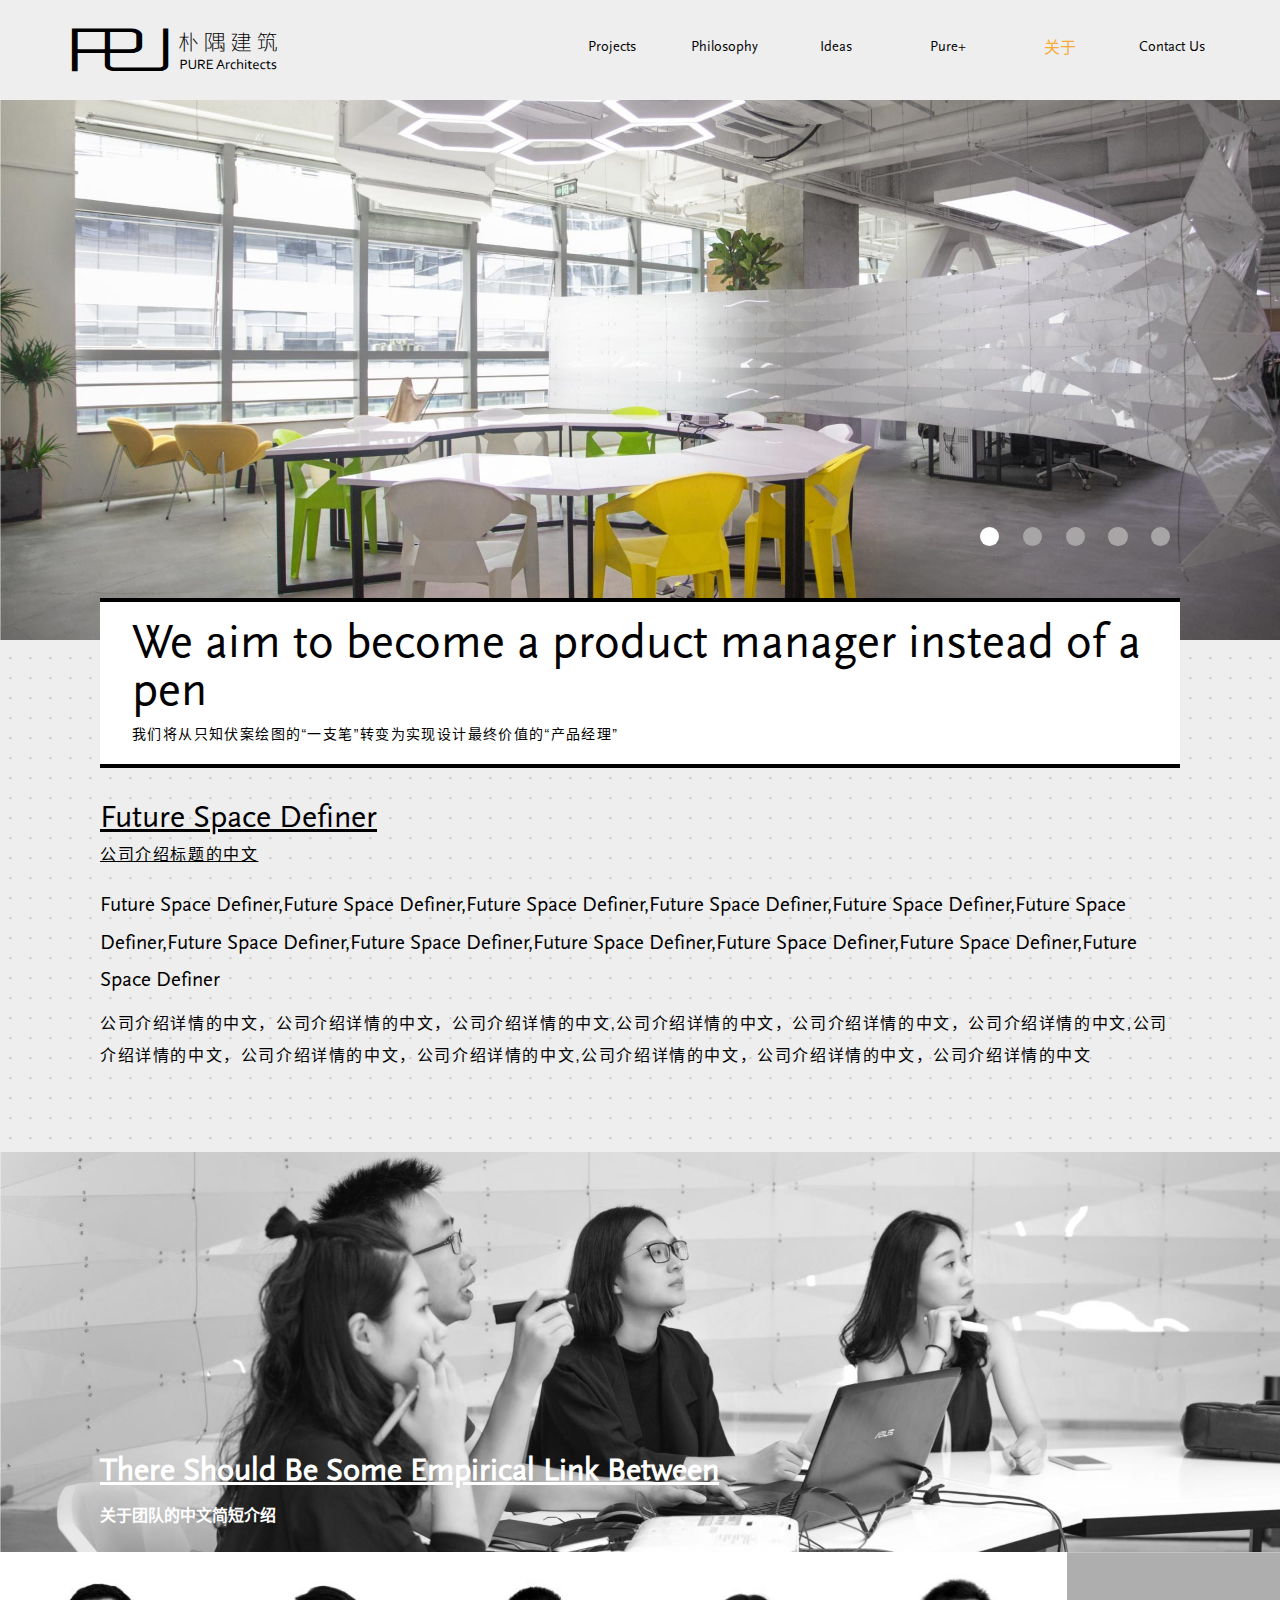
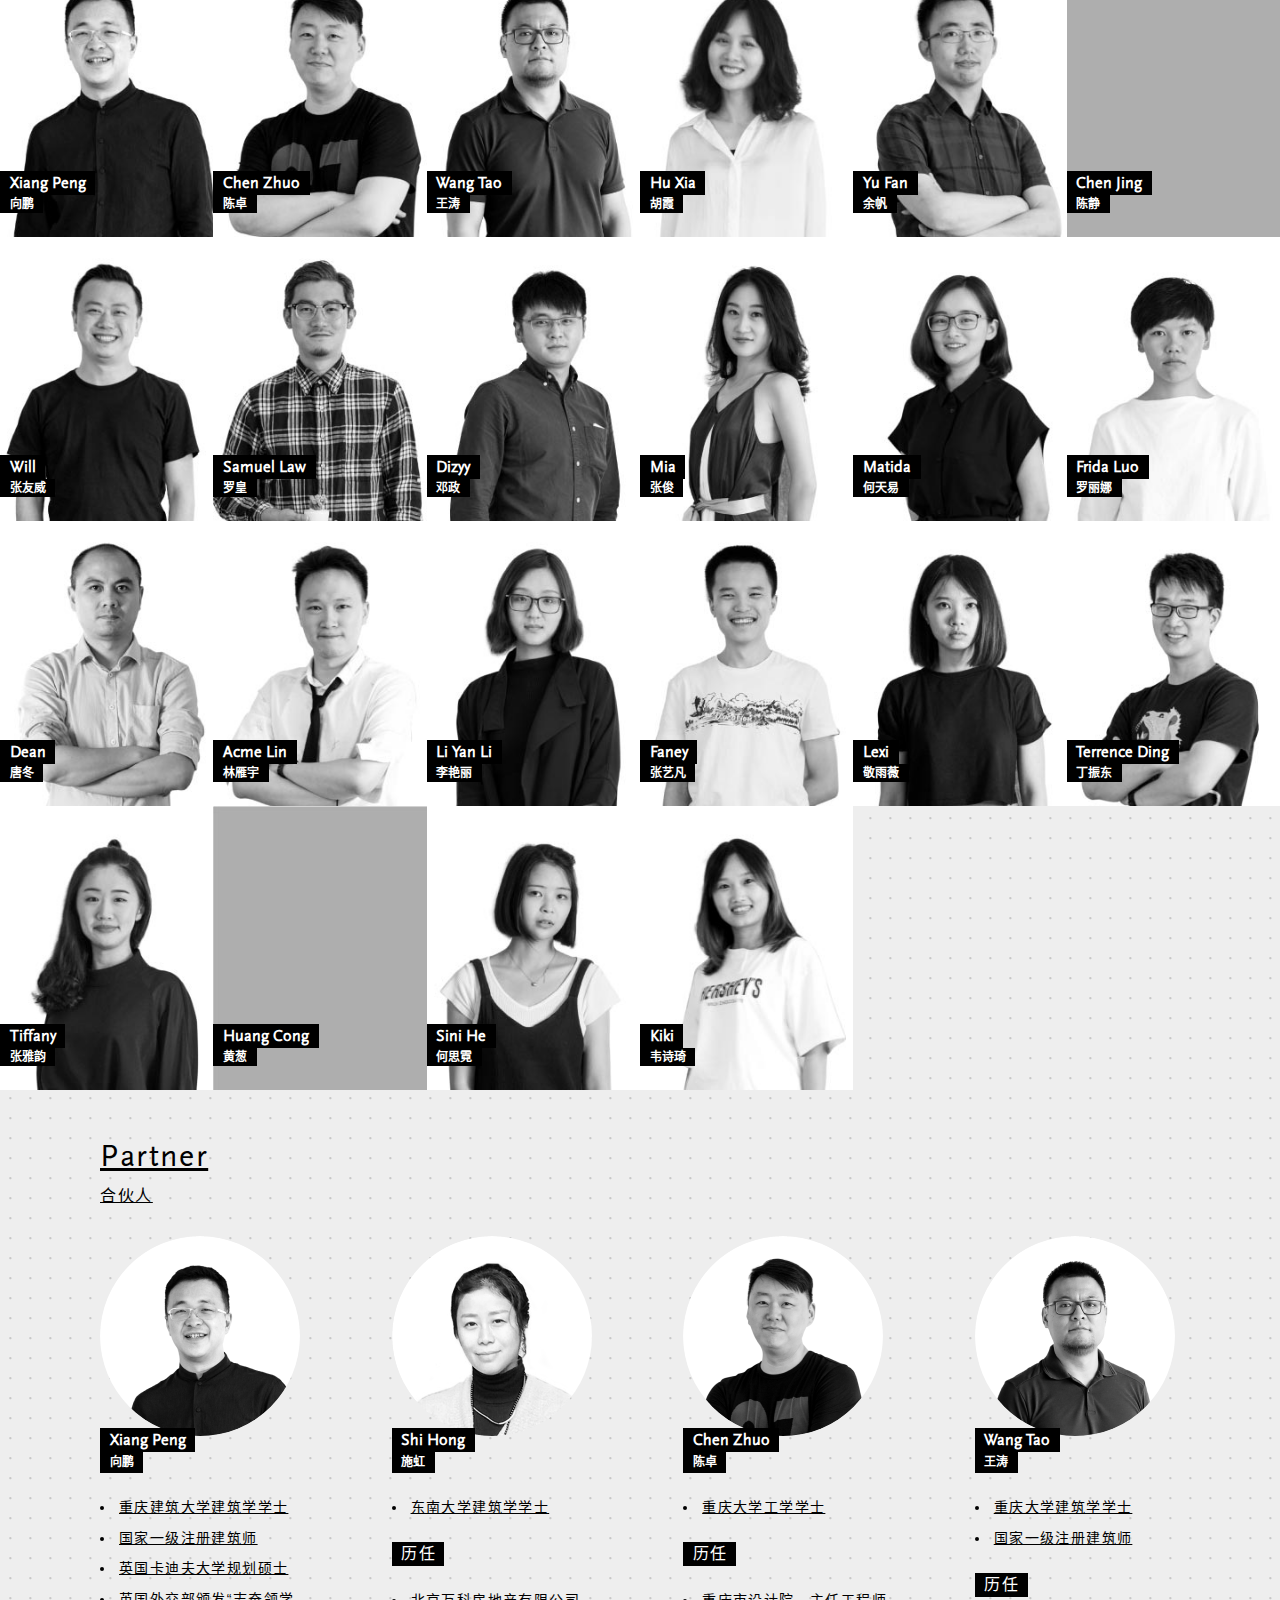
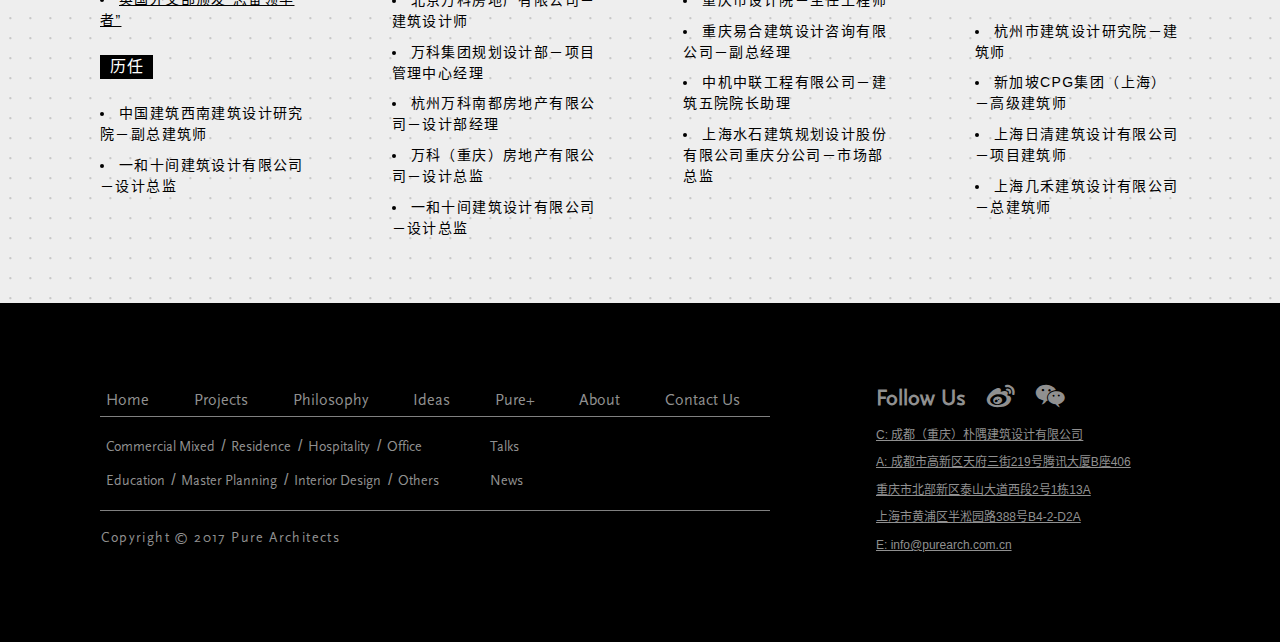
==== about.html @ 4c535f19 "细节调整" ====
<!DOCTYPE html>
<html lang="zh-cn">
    <head>
        <meta charset="UTF-8">
        <meta http-equiv="X-UA-Compatible" content="IE=Edge">
        <meta name="viewport" content="width=device-width, initial-scale=1, maximum-scale=1, user-scalable=0">
        <title>关于我们 | 朴隅建筑</title>
        <meta name="keywords" content="朴隅建筑，智能创新，机构创新，业务创新">
        <meta name="description" content="朴隅建筑希望用自身的实践去探索建筑师的工作边界">
        <link rel="stylesheet" href="styles/polyfill.object-fit.min.css">
        <link rel="stylesheet" href="styles/puyu.css">
    </head>
    <body>
        <header id="header" role="banner">
            <figure class="logo">
                <a href="#" title="去朴隅建筑首页">
                    <i class="iconfont icon-purelogo"></i>
                </a>
            </figure>
            <nav id="nav" role="navigation">
                <ul class="clearfix" id="navList">
                    <li class="projects">
                        <a href="#" title="项目/projects">
                            <strong class="en">projects</strong>
                            <strong>项目</strong>
                        </a>
                        <ul>
                            <li>
                                <a href="#" title="商业综合体/Commercial Mixed">
                                    <strong class="en">commercial mixed</strong>
                                    <strong>商业综合体</strong>
                                </a>
                            </li>
                            <li>
                                <a href="#" title="居住/Residence">
                                    <strong class="en">residence</strong>
                                    <strong>居住</strong>
                                </a>
                            </li>
                            <li>
                                <a href="#" title="酒店/Hospitality">
                                    <strong class="en">hospitality</strong>
                                    <strong>酒店</strong>
                                </a>
                            </li>
                            <li>
                                <a href="#" title="办公/Office">
                                    <strong class="en">office</strong>
                                    <strong>办公</strong>
                                </a>
                            </li>
                            <li>
                                <a href="#" title="教育/Education">
                                    <strong class="en">education</strong>
                                    <strong>教育</strong>
                                </a>
                            </li>
                            <li>
                                <a href="#" title="规划/Master Planning">
                                    <strong class="en">master planning</strong>
                                    <strong>规划</strong>
                                </a>
                            </li>
                            <li>
                                <a href="#" title="室内设计/Interior Design">
                                    <strong class="en">interior design</strong>
                                    <strong>室内设计</strong>
                                </a>
                            </li>
                            <li>
                                <a href="#" title="其它/Others">
                                    <strong class="en">others</strong>
                                    <strong>其它</strong>
                                </a>
                            </li>
                        </ul>
                    </li>
                    <li>
                        <a href="#" title="理念/Philosophy">
                            <strong class="en">philosophy</strong>
                            <strong>理念</strong>
                        </a>
                    </li>
                    <li>
                        <a href="#" title="创意/Ideas">
                            <strong class="en">ideas</strong>
                            <strong>创意</strong>
                        </a>
                    </li>
                    <li class="pure">
                        <a href="#" title="朴隅+/Pure+">
                            <strong class="en">pure+</strong>
                            <strong>朴隅+</strong>
                        </a>
                        <ul>
                            <li>
                                <a href="#" title="访谈/talks">
                                    <strong class="en">talks</strong>
                                    <strong>访谈</strong>
                                </a>
                            </li>
                            <li>
                                <a href="#" title="新闻/news">
                                    <strong class="en">news</strong>
                                    <strong>新闻</strong>
                                </a>
                            </li>
                        </ul>
                    </li>
                    <li>
                        <a href="#" title="关于/About" class="active">
                            <strong class="en">about</strong>
                            <strong>关于</strong>
                        </a>
                    </li>
                    <li>
                        <a href="#" title="联系/Contact us">
                            <strong class="en">contact us</strong>
                            <strong>联系</strong>
                        </a>
                    </li>
                </ul>
                <div class="menu-icon" id="menuIcon">
                    <i class="iconfont icon-menu"></i>
                </div>
            </nav>
        </header>
        <main id="main" role="main">
            <div id="carousel-example-generic" class="carousel about-carousel slide" data-ride="carousel">
                <!-- Indicators -->
                <ol class="carousel-indicators about-carousel-indicators">
                    <li data-target="#carousel-example-generic" data-slide-to="0" class="active"></li>
                    <li data-target="#carousel-example-generic" data-slide-to="1"></li>
                    <li data-target="#carousel-example-generic" data-slide-to="2"></li>
                    <li data-target="#carousel-example-generic" data-slide-to="3"></li>
                    <li data-target="#carousel-example-generic" data-slide-to="4"></li>
                </ol>
                <!-- Wrapper for slides -->
                <div class="carousel-inner about-carousel-inner" role="listbox">
                    <div class="item active">
                        <img src="images/gylunbo1.jpg" alt="关于我们轮播图1">
                    </div>
                    <div class="item">
                        <img src="images/gylunbo2.jpg" alt="关于我们轮播图2">
                    </div>
                    <div class="item">
                        <img src="images/gylunbo3.jpg" alt="关于我们轮播图3">
                    </div>
                    <div class="item">
                        <img src="images/gylunbo4.jpg" alt="关于我们轮播图4">
                    </div>
                    <div class="item">
                        <img src="images/gylunbo5.jpg" alt="关于我们轮播图5">
                    </div>
                </div>
                <!--关于我们的标题-->
                <h1 class="about-heading">
                    <span class="en multi-line-ellipsis">We aim to become a product manager instead of a pen</span>
                    <span class="cn">我们将从只知伏案绘图的“一支笔”转变为实现设计最终价值的“产品经理”</span>
                </h1>
            </div>
            <!--公司介绍-->
            <div class="about">
                <h2>
                    <span class="en">Future Space Definer</span>
                    <span class="cn">公司介绍标题的中文</span>
                </h2>
                <div class="about-details">
                    <div class="en">Future Space Definer,Future Space Definer,Future Space Definer,Future Space Definer,Future Space Definer,Future Space Definer,Future Space Definer,Future Space Definer,Future Space Definer,Future Space Definer,Future Space Definer,Future Space Definer</div>
                    <div class="cn">公司介绍详情的中文，公司介绍详情的中文，公司介绍详情的中文,公司介绍详情的中文，公司介绍详情的中文，公司介绍详情的中文,公司介绍详情的中文，公司介绍详情的中文，公司介绍详情的中文,公司介绍详情的中文，公司介绍详情的中文，公司介绍详情的中文</div>
                </div>
            </div>
            <!--关于团队-->
            <div class="team">
                <img src="images/gy1.jpg" alt="关于团队" class="object-fit">
                <h2>
                    <span class="en">There should be some empirical link between </span>
                    <span class="cn">关于团队的中文简短介绍</span>
                </h2>
            </div>
            <!--团队核心成员-->
            <div class="team-member">
                <ul id="teamMemberList">
                    <li>
                        <img src="images/r1.jpg" alt="向鹏">
                        <strong>
                            <span class="en">xiang peng</span><br>
                            <span class="cn">向鹏</span>
                        </strong>
                    </li>
                    <li>
                        <img src="images/r2.jpg" alt="陈卓">
                        <strong>
                            <span class="en">chen zhuo</span><br>
                            <span class="cn">陈卓</span>
                        </strong>
                    </li>
                    <li>
                        <img src="images/r3.jpg" alt="王涛">
                        <strong>
                            <span class="en">wang tao</span><br>
                            <span class="cn">王涛</span>
                        </strong>
                    </li>
                    <li>
                        <img src="images/r4.jpg" alt="胡霞">
                        <strong>
                            <span class="en">hu xia</span><br>
                            <span class="cn">胡霞</span>
                        </strong>
                    </li>
                    <li>
                        <img src="images/r5.jpg" alt="余帆">
                        <strong>
                            <span class="en">yu fan</span><br>
                            <span class="cn">余帆</span>
                        </strong>
                    </li>
                    <li>
                        <img src="images/r6.jpg" alt="陈静">
                        <strong>
                            <span class="en">chen jing</span><br>
                            <span class="cn">陈静</span>
                        </strong>
                    </li>
                    <li>
                        <img src="images/r7.jpg" alt="张友威">
                        <strong>
                            <span class="en">will</span><br>
                            <span class="cn">张友威</span>
                        </strong>
                    </li>
                    <li>
                        <img src="images/r8.jpg" alt="罗皇">
                        <strong>
                            <span class="en">samuel law</span><br>
                            <span class="cn">罗皇</span>
                        </strong>
                    </li>
                    <li>
                        <img src="images/r9.jpg" alt="邓政">
                        <strong>
                            <span class="en">dizyy</span><br>
                            <span class="cn">邓政</span>
                        </strong>
                    </li>
                    <li>
                        <img src="images/r10.jpg" alt="张俊">
                        <strong>
                            <span class="en">Mia</span><br>
                            <span class="cn">张俊</span>
                        </strong>
                    </li>
                    <li>
                        <img src="images/r11.jpg" alt="何天易">
                        <strong>
                            <span class="en">Matida</span><br>
                            <span class="cn">何天易</span>
                        </strong>
                    </li>
                    <li>
                        <img src="images/r12.jpg" alt="罗丽娜">
                        <strong>
                            <span class="en">Frida Luo</span><br>
                            <span class="cn">罗丽娜</span>
                        </strong>
                    </li>
                    <li>
                        <img src="images/r13.jpg" alt="唐冬">
                        <strong>
                            <span class="en">Dean</span><br>
                            <span class="cn">唐冬</span>
                        </strong>
                    </li>
                    <li>
                        <img src="images/r14.jpg" alt="林雁宇">
                        <strong>
                            <span class="en">Acme lin</span><br>
                            <span class="cn">林雁宇</span>
                        </strong>
                    </li>
                    <li>
                        <img src="images/r15.jpg" alt="李艳丽">
                        <strong>
                            <span class="en">Li yan li</span><br>
                            <span class="cn">李艳丽</span>
                        </strong>
                    </li>
                    <li>
                        <img src="images/r16.jpg" alt="张艺凡">
                        <strong>
                            <span class="en">Faney</span><br>
                            <span class="cn">张艺凡</span>
                        </strong>
                    </li>
                    <li>
                        <img src="images/r17.jpg" alt="敬雨薇">
                        <strong>
                            <span class="en">Lexi</span><br>
                            <span class="cn">敬雨薇</span>
                        </strong>
                    </li>
                    <li>
                        <img src="images/r18.jpg" alt="丁振东">
                        <strong>
                            <span class="en">Terrence Ding</span><br>
                            <span class="cn">丁振东</span>
                        </strong>
                    </li>
                    <li>
                        <img src="images/r19.jpg" alt="张雅韵">
                        <strong>
                            <span class="en">Tiffany</span><br>
                            <span class="cn">张雅韵</span>
                        </strong>
                    </li>
                    <li>
                        <img src="images/r20.jpg" alt="黄葱">
                        <strong>
                            <span class="en">Huang cong</span><br>
                            <span class="cn">黄葱</span>
                        </strong>
                    </li>
                    <li>
                        <img src="images/r21.jpg" alt="何思霓">
                        <strong>
                            <span class="en">Sini he</span><br>
                            <span class="cn">何思霓</span>
                        </strong>
                    </li>
                    <li>
                        <img src="images/r22.jpg" alt="韦诗琦">
                        <strong>
                            <span class="en">Kiki</span><br>
                            <span class="cn">韦诗琦</span>
                        </strong>
                    </li>
                </ul>
                <button type="button" title="显示全部" class="more-team-member" id="moreTeamMember">显示全部<span></span></button>
            </div>

            <!--团队介绍-->
            <!--<div class="team-details">
                <h2>
                    <span class="en">团队介绍的标题英文</span>
                    <span class="cn">团队介绍的标题中文</span>
                </h2>
                <div class="team-details-info">
                    <div class="en">团队介绍详情的英文，团队介绍详情的英文，团队介绍详情的英文</div>
                    <div class="cn">团队介绍详情的中文，团队介绍详情的中文，团队介绍详情的中文</div>
                </div>
            </div>-->
            <!--合伙人-->
            <div class="partner">
                <h2>
                    <span class="en">partner</span>
                    <span class="cn">合伙人</span>
                </h2>
                <ul class="partner-list">
                    <li>
                        <div class="partner-intro">
                            <img src="images/hehuoren1.png" alt="向鹏">
                            <strong>
                                <span class="en">xiang peng</span><br>
                                <span class="cn">向鹏</span>
                            </strong>
                        </div>
                        <div class="partner-details">
                            <ul class="education">
                                <li>重庆建筑大学建筑学学士</li>
                                <li>国家一级注册建筑师</li>
                                <li>英国卡迪夫大学规划硕士</li>
                                <li>英国外交部颁发“志奋领学者”</li>
                            </ul>
                            <span>历任</span>
                            <ul class="take-office">
                                <li>中国建筑西南建筑设计研究院－副总建筑师</li>
                                <li>一和十间建筑设计有限公司－设计总监</li>
                            </ul>
                        </div>
                    </li>
                    <li>
                        <div class="partner-intro">
                            <img src="images/hehuoren2.png" alt="施虹">
                            <strong>
                                <span class="en">shi hong</span><br>
                                <span class="cn">施虹</span>
                            </strong>
                        </div>
                        <div class="partner-details">
                            <ul class="education">
                                <li>东南大学建筑学学士</li>
                            </ul>
                            <span>历任</span>
                            <ul class="take-office">
                                <li>北京万科房地产有限公司－建筑设计师</li>
                                <li>万科集团规划设计部－项目管理中心经理</li>
                                <li>杭州万科南都房地产有限公司－设计部经理</li>
                                <li>万科（重庆）房地产有限公司－设计总监</li>
                                <li>一和十间建筑设计有限公司－设计总监</li>
                            </ul>
                        </div>
                    </li>
                    <li>
                        <div class="partner-intro">
                            <img src="images/hehuoren3.png" alt="陈卓">
                            <strong>
                                <span class="en">chen zhuo</span><br>
                                <span class="cn">陈卓</span>
                            </strong>
                        </div>
                        <div class="partner-details">
                            <ul class="education">
                                <li>重庆大学工学学士</li>
                            </ul>
                            <span>历任</span>
                            <ul class="take-office">
                                <li>重庆市设计院－主任工程师</li>
                                <li>重庆易合建筑设计咨询有限公司－副总经理</li>
                                <li>中机中联工程有限公司－建筑五院院长助理</li>
                                <li>上海水石建筑规划设计股份有限公司重庆分公司－市场部总监</li>
                            </ul>
                        </div>
                    </li>
                    <li>
                        <div class="partner-intro">
                            <img src="images/hehuoren4.png" alt="王涛">
                            <strong>
                                <span class="en">wang tao</span><br>
                                <span class="cn">王涛</span>
                            </strong>
                        </div>
                        <div class="partner-details">
                            <ul class="education">
                                <li>重庆大学建筑学学士</li>
                                <li>国家一级注册建筑师</li>
                            </ul>
                            <span>历任</span>
                            <ul class="take-office">
                                <li>杭州市建筑设计研究院－建筑师</li>
                                <li>新加坡CPG集团（上海）－高级建筑师</li>
                                <li>上海日清建筑设计有限公司－项目建筑师</li>
                                <li>上海几禾建筑设计有限公司－总建筑师</li>
                            </ul>
                        </div>
                    </li>
                </ul>
            </div>
        </main>
        <footer id="footer" role="contentinfo">
            <div class="footer-wrapper">
                <div class="footer-left">
                    <nav id="quickNav">
                        <ul>
                            <li>
                                <a href="#" title="首页/home">
                                    <strong>home</strong>
                                    <strong>首页</strong>
                                </a>
                            </li>
                            <li>
                                <a href="#" title="项目/projects">
                                    <strong>projects</strong>
                                    <strong>项目</strong>
                                </a>
                            </li>
                            <li>
                                <a href="#" title="理念/Philosophy">
                                    <strong>philosophy</strong>
                                    <strong>理念</strong>
                                </a>
                            </li>
                            <li>
                                <a href="#" title="创意/Ideas">
                                    <strong>ideas</strong>
                                    <strong>创意</strong>
                                </a>
                            </li>
                            <li>
                                <a href="#" title="朴隅+/Pure+">
                                    <strong>pure+</strong>
                                    <strong>朴隅</strong>
                                </a>
                            </li>
                            <li>
                                <a href="#" title="关于/About">
                                    <strong>about</strong>
                                    <strong>关于</strong>
                                </a>
                            </li>
                            <li>
                                <a href="#" title="联系/Contact us">
                                    <strong>contact us</strong>
                                    <strong>联系</strong>
                                </a>
                            </li>
                        </ul>
                        <div class="quickSubMenu">
                            <ul>
                                <li>
                                    <a href="#" title="商业综合体/Commercial Mixed">
                                        <strong>commercial mixed</strong>
                                        <strong>商业综合体</strong>
                                    </a>
                                </li>
                                <li>
                                    <a href="#" title="居住/Residence">
                                        <strong>residence</strong>
                                        <strong>居住</strong>
                                    </a>
                                </li>
                                <li>
                                    <a href="#" title="酒店/Hospitality">
                                        <strong>hospitality</strong>
                                        <strong>酒店</strong>
                                    </a>
                                </li>
                                <li>
                                    <a href="#" title="办公/Office">
                                        <strong>office</strong>
                                        <strong>办公</strong>
                                    </a>
                                </li>
                                <li>
                                    <a href="#" title="教育/Education">
                                        <strong>education</strong>
                                        <strong>教育</strong>
                                    </a>
                                </li>
                                <li>
                                    <a href="#" title="规划/Master Planning">
                                        <strong>master planning</strong>
                                        <strong>规划</strong>
                                    </a>
                                </li>
                                <li>
                                    <a href="#" title="室内设计/Interior Design">
                                        <strong>interior design</strong>
                                        <strong>室内设计</strong>
                                    </a>
                                </li>
                                <li>
                                    <a href="#" title="其它/Others">
                                        <strong>others</strong>
                                        <strong>其它</strong>
                                    </a>
                                </li>
                            </ul>
                            <ul>
                                <li>
                                    <a href="#" title="访谈/talks">
                                        <strong>talks</strong>
                                        <strong>访谈</strong>
                                    </a>
                                </li>
                                <li>
                                    <a href="#" title="新闻/news">
                                        <strong>news</strong>
                                        <strong>新闻</strong>
                                    </a>
                                </li>
                            </ul>
                        </div>
                    </nav>
                    <small class="en">copyright &copy; 2017 pure architects</small>
                </div>
                <div class="footer-right">
                    <div class="follow">
                        <span class="en">follow us</span>
                        <a href="http://weibo.com/purearch" title="我们的官方微博"><i class="iconfont icon-weibo"></i></a>
                        <div class="weixin">
                            <i class="iconfont icon-weixin" id="weixinIcon"></i>
                            <div class="weixin-img" id="weixinImg">
                                <img src="images/weixin-code.jpg" alt="微信二维码">
                            </div>
                        </div>
                    </div>
                    <div class="other-info">
                        <p>C: 成都（重庆）朴隅建筑设计有限公司</p>
                        <p>A: 成都市高新区天府三街219号腾讯大厦B座406</p>
                        <p>重庆市北部新区泰山大道西段2号1栋13A</p>
                        <p>上海市黄浦区半淞园路388号B4-2-D2A</p>
                        <p>E: info@purearch.com.cn</p>
                    </div>
                </div>
            </div>
            <!--回到顶部-->
            <a id="toTop" href="javascript:void(0);" title="回到顶部">
                <i class="iconfont icon-totop"></i>
            </a>
        </footer>
        <script src="scripts/jquery.min.js"></script>
        <script src="scripts/polyfill.object-fit.min.js"></script>
        <script src="scripts/carousel.js"></script>
        <script src="scripts/jquery.dotdotdot.js"></script>
        <script src="scripts/puyu.js"></script>
        <script>
            $(function() {
                // 团队核心成员的显示与收起
                showMoreTeamMember();
                $(window).resize(function () {
                    showMoreTeamMember();
                });
                function hideText(obj) {
                    obj.html("收起<span></span>");
                    obj.attr("title", "收起");
                    obj.find("span").css({
                        transform: "rotate(45deg)",
                        verticalAlign: "-4px"
                    });
                }
                function showText(obj) {
                    obj.html("显示全部<span></span>");
                    obj.attr("title", "显示全部");
                }
                function showMoreTeamMember() {
                    var $width = $(window).width();
                    if ($width >= 1200) {
                        $("#teamMemberList li").show();
                    }
                    if ($width >= 992 && $width <= 1199) {
                        $("#teamMemberList li").show();
                        $("#teamMemberList li:eq(14)").nextAll().hide();
                        $("#moreTeamMember").click(function () {
                            if ($(this).text() == "显示全部") {
                                $("#teamMemberList li:eq(14)").nextAll().show();
                                hideText($(this));
                            } else {
                                $("#teamMemberList li:eq(14)").nextAll().hide();
                                showText($(this));
                            }
                        });
                    }
                    if ($width >= 768 && $width <= 991) {
                        $("#teamMemberList li").show();
                        $("#teamMemberList li:eq(11)").nextAll().hide();
                        $("#moreTeamMember").click(function () {
                            if ($(this).text() == "显示全部") {
                                $("#teamMemberList li:eq(11)").nextAll().show();
                                hideText($(this));
                            } else {
                                $("#teamMemberList li:eq(11)").nextAll().hide();
                                showText($(this));
                            }
                        });
                    }
                    if ($width >= 480 && $width <= 767) {
                        $("#teamMemberList li").show();
                        $("#teamMemberList li:eq(8)").nextAll().hide();
                        $("#moreTeamMember").click(function () {
                            if ($(this).text() == "显示全部") {
                                $("#teamMemberList li:eq(8)").nextAll().show();
                                hideText($(this));
                            } else {
                                $("#teamMemberList li:eq(8)").nextAll().hide();
                                showText($(this));
                            }
                        });
                    }
                    if ($width >= 320 && $width <= 479) {
                        $("#teamMemberList li").show();
                        $("#teamMemberList li:eq(5)").nextAll().hide();
                        $("#moreTeamMember").click(function () {
                            if ($(this).text() == "显示全部") {
                                $("#teamMemberList li:eq(5)").nextAll().show();
                                hideText($(this));
                            } else {
                                $("#teamMemberList li:eq(5)").nextAll().hide();
                                showText($(this));
                            }
                        });
                    }
                    if ($width <= 319) {
                        $("#teamMemberList li").show();
                        $("#teamMemberList li:eq(2)").nextAll().hide();
                        $("#moreTeamMember").click(function () {
                            if ($(this).text() == "显示全部") {
                                $("#teamMemberList li:eq(2)").nextAll().show();
                                hideText($(this));
                            } else {
                                $("#teamMemberList li:eq(2)").nextAll().hide();
                                showText($(this));
                            }
                        });
                    }
                }
            });
        </script>
    </body>
</html>
---- styles/polyfill.object-fit.min.css ----
/*!
 * Polyfill CSS object-fit
 * http://helloanselm.com/object-fit
 *
 * @author: Anselm Hannemann <hello@anselm-hannemann.com>
 * @author: Christian "Schepp" Schaefer <schaepp@gmx.de>
 * @version: 0.3.4
 *
 */x-object-fit{position:relative!important;display:inline-block!important}x-object-fit>.x-object-fit-taller,x-object-fit>.x-object-fit-wider{position:absolute!important;left:-100%!important;right:-100%!important;top:-100%!important;bottom:-100%!important;margin:auto!important}.x-object-fit-none>.x-object-fit-taller,.x-object-fit-none>.x-object-fit-wider{width:auto!important;height:auto!important}.x-object-fit-fill>.x-object-fit-taller,.x-object-fit-fill>.x-object-fit-wider{width:100%!important;height:100%!important}.x-object-fit-contain>.x-object-fit-taller{width:auto!important;height:100%!important}.x-object-fit-contain>.x-object-fit-wider{width:100%!important;height:auto!important}.x-object-fit-cover>.x-object-fit-taller,.x-object-fit-cover>.x-object-fit-wider{max-width:none!important;max-height:none!important}.x-object-fit-cover>.x-object-fit-taller{width:100%!important;height:auto!important;max-width:none!important}.x-object-fit-cover>.x-object-fit-wider{width:auto!important;height:100%!important;max-width:none!important}.x-object-position-top>.x-object-fit-taller,.x-object-position-top>.x-object-fit-wider{top:0!important;bottom:auto!important}.x-object-position-right>.x-object-fit-taller,.x-object-position-right>.x-object-fit-wider{left:auto!important;right:0!important}.x-object-position-bottom>.x-object-fit-taller,.x-object-position-bottom>.x-object-fit-wider{top:auto!important;bottom:0!important}.x-object-position-left>.x-object-fit-taller,.x-object-position-left>.x-object-fit-wider{left:0!important;right:auto!important}
---- styles/puyu.css ----
@charset "UTF-8";
/*! lixinjie 20170826 github.com/xinjie-just/puyu.git */
body,
h1,
h2,
h3,
h4,
h5,
h6,
p,
hr,
blockquote,
pre,
textarea,
fieldset,
figure,
ul,
ol,
dl,
dd,
menu {
  margin: 0;
}

input,
textarea,
button,
select,
option,
fieldset,
legend,
ul,
ol,
menu,
th,
td {
  padding: 0;
}

hr,
progress,
input,
textarea,
button,
select,
fieldset {
  border: 0;
}

html {
  height: 100%;
  -webkit-text-size-adjust: 100%;
  -ms-text-size-adjust: 100%;
}
@media (min-width: 1200px) {
  html {
    font-size: 1rem;
  }
}
@media (min-width: 992px) and (max-width: 1199px) {
  html {
    font-size: calc(1rem - 1px);
  }
}
@media (min-width: 768px) and (max-width: 991px) {
  html {
    font-size: calc(1rem - 2px);
  }
}
@media (max-width: 767px) {
  html {
    font-size: calc(1rem - 3px);
  }
}

*, *:before, *:after {
  box-sizing: border-box;
}

body, #header, .home-banner,
.home-media, .work, #footer, .talk-heading, .team, .team-member ul, .philosophy-banner, .partner-bg, .idea-show, .idea-heading, .idea-intro, .project-banner, .all-project, .project-intro, .project-carousel, .project-heading, .project-classify, .talk-details-banner {
  width: 100%;
  max-width: 1920px;
  margin-right: auto;
  margin-left: auto;
}

body {
  width: 100%;
  height: 100%;
  font-size: 1rem;
  color: #000;
  background: #eee url("../images/body-bg-image.png") repeat;
  font-family: "Microsoft Yahei", Arial, sans-serif;
  -webkit-overflow-scrolling: touch;
  /* ios5+ */
}

/*===全站除英文外字体使用‘思源黑体-细’，英文在后面特殊定义===*/
/*
@font-face {
  font-family: "SourceHanSans";
  src: url('../fonts/webfont.eot'); // IE9
  src: url('../fonts/webfont.eot?#iefix') format('embedded-opentype'), // IE6-IE8
  url('../fonts/webfont.woff') format('woff'), // chrome、firefox
  url('../fonts/webfont.ttf') format('truetype'), // chrome、firefox、opera、Safari, Android, iOS 4.2+
  url('../fonts/webfont.svg#webfont') format('svg'); // iOS 4.1-
}

body {
  @extend %page;
  width: 100%;
  height: 100%;
  font-size: 1rem;
  color: $text-color;
  background: #eee url("../images/body-bg-image.png") repeat;
  font-family: "SourceHanSans" !important;
  font-style:normal;
  -webkit-font-smoothing: antialiased;
  -webkit-text-stroke-width: 0.2px;
  -moz-osx-font-smoothing: grayscale;
}*/
audio,
canvas,
progress,
video {
  display: inline-block;
}

audio:not([controls]) {
  display: none;
  height: 0;
}

progress {
  vertical-align: baseline;
}

template,
[hidden] {
  display: none;
}

/* ===链接=== */
a {
  color: #000;
  background-color: transparent;
  -webkit-text-decoration-skip: objects;
  text-decoration: none;
}
a:focus, a:active, a:hover {
  outline-width: 0;
  text-decoration: none;
}

a[href]:empty::before {
  content: attr(href);
}

/* ===文本=== */
abbr[title] {
  border-bottom: none;
  text-decoration: underline;
}

b,
strong {
  font-weight: inherit;
}

b,
strong {
  font-weight: bolder;
}

dfn {
  font-style: italic;
}

article h1,
section h1 {
  font-size: 2em;
  margin: 0.67em 0;
}

mark {
  background-color: #ff0;
  color: #000;
}

small {
  font-size: 80%;
}

sub, sup {
  font-size: 75%;
  line-height: 0;
  position: relative;
  vertical-align: baseline;
}

sub {
  bottom: -0.25em;
}

sup {
  top: -0.5em;
}

/* ===嵌入式内容=== */
img {
  border-style: none;
}

svg:not(:root) {
  overflow: hidden;
}

/* ===分组内容=== */
code,
kbd,
pre,
samp {
  font-family: monospace, monospace;
  font-size: 1rem;
}

hr {
  box-sizing: content-box;
  height: 0;
  overflow: visible;
}

/* ===表单=== */
button,
input,
select,
textarea {
  font: inherit;
  margin: 0;
}

optgroup {
  font-weight: bold;
}

button,
input {
  overflow: visible;
}

button,
select {
  text-transform: none;
}

button,
html [type="button"],
[type="reset"],
[type="submit"] {
  cursor: pointer;
  -webkit-appearance: button;
}
button:focus,
html [type="button"]:focus,
[type="reset"]:focus,
[type="submit"]:focus {
  outline: none;
}

button::-moz-focus-inner,
[type="button"]::-moz-focus-inner,
[type="reset"]::-moz-focus-inner,
[type="submit"]::-moz-focus-inner {
  border-style: none;
  padding: 0;
}

button:-moz-focusring,
[type="button"]:-moz-focusring,
[type="reset"]:-moz-focusring,
[type="submit"]:-moz-focusring {
  outline: 1px dotted ButtonText;
}

fieldset {
  border: 1px solid #c0c0c0;
  margin: 0 2px;
  padding: 0.35em 0.625em 0.75em;
}

legend {
  box-sizing: border-box;
  color: inherit;
  display: table;
  max-width: 100%;
  padding: 0;
  white-space: normal;
}

textarea {
  overflow: auto;
}

[type="checkbox"],
[type="radio"] {
  box-sizing: border-box;
  padding: 0;
}

[type="number"]::-webkit-inner-spin-button,
[type="number"]::-webkit-outer-spin-button {
  height: auto;
}

[type="search"] {
  -webkit-appearance: textfield;
  outline-offset: -2px;
}

[type="search"]::-webkit-search-cancel-button,
[type="search"]::-webkit-search-decoration {
  -webkit-appearance: none;
}

::-webkit-input-placeholder {
  color: inherit;
  opacity: 0.54;
}

::-webkit-file-upload-button {
  -webkit-appearance: button;
  font: inherit;
}

/* ===表格=== */
table {
  border-collapse: collapse;
  border-spacing: 0;
}

caption,
th {
  text-align: left;
}

/* ===列表=== */
ol,
ul {
  list-style-type: none;
}

/* ===关于浮动=== */
.clearfix:before, #header:before, .tab:before, .home-innovation:before, .cooperation ul:before, #footer .footer-wrapper:before, #quickNav > ul:before, #quickNav > .quickSubMenu:before, #quickNav > .quickSubMenu ul:before, .map-list:before, .talk-recommend:before, .tab-nav .tab-list:before, .tab-content > ul li:before, .tab-content > ul li .text .time-and-more:before, .talk-details-list li:before, .talk-details-list li .text .source-and-more:before, .team-member ul:before, .partner .partner-list:before, .philosophy-innovation li:before, .idea-show:before, .idea-show .idea-side-right .item-outside:before, .idea-list li:before, .idea-intro .intro .content:before, .idea-details-list li:before, .idea-details-list li .text .source-and-more:before, .all-project:before, .project-list li:before, .project-list li .text .source-and-more:before, .project-intro .intro .content:before, .project-carousel:before, .project-carousel-indicators li:before, .project-classify-list:before {
  content: "";
  display: table;
}
.clearfix:after, #header:after, .tab:after, .home-innovation:after, .cooperation ul:after, #footer .footer-wrapper:after, #quickNav > ul:after, #quickNav > .quickSubMenu:after, #quickNav > .quickSubMenu ul:after, .map-list:after, .talk-recommend:after, .tab-nav .tab-list:after, .tab-content > ul li:after, .tab-content > ul li .text .time-and-more:after, .talk-details-list li:after, .talk-details-list li .text .source-and-more:after, .team-member ul:after, .partner .partner-list:after, .philosophy-innovation li:after, .idea-show:after, .idea-show .idea-side-right .item-outside:after, .idea-list li:after, .idea-intro .intro .content:after, .idea-details-list li:after, .idea-details-list li .text .source-and-more:after, .all-project:after, .project-list li:after, .project-list li .text .source-and-more:after, .project-intro .intro .content:after, .project-carousel:after, .project-carousel-indicators li:after, .project-classify-list:after {
  content: "";
  display: table;
  clear: both;
}

/*快捷样式*/
figure {
  overflow: hidden;
}
figure a {
  display: block;
}
figure img {
  display: block;
  max-width: 100%;
  height: auto;
  margin-right: auto;
  margin-left: auto;
}

label {
  margin-bottom: 0;
  cursor: pointer;
}
label:hover {
  opacity: .8;
}

.home-outside .content h3 span, .home-inside .content h3 span, .talk-recommend > .text h2 span.cn, .about-heading span:last-of-type, .idea-show .idea-sidebar-left h2 span.cn, .idea-show .idea-side-right .item-outside .content h3 span.cn, .project-carousel .info h3 span.cn {
  overflow: hidden;
  text-overflow: ellipsis;
  white-space: nowrap;
}

.work img, .team img, .philosophy-banner img, .idea-intro img, .project-intro img {
  display: block;
  max-width: 100%;
  height: auto;
  margin-right: auto;
  margin-left: auto;
}

/*validate错误提示*/
label.error {
  color: #f00;
  display: block;
  margin-bottom: 5px;
}

#errorTips {
  display: block;
  color: #f00;
  visibility: hidden;
}

/*===矢量图标字体===*/
@font-face {
  font-family: "iconfont";
  src: url("../fonts/iconfont.eot?t=1505180876574");
  /* IE9*/
  src: url("../fonts/iconfont.eot?t=1505180876574#iefix") format("embedded-opentype"), url("../fonts/iconfont.ttf?t=1505180876574") format("truetype"), url("../fonts/iconfont.svg?t=1505180876574#iconfont") format("svg");
  /* iOS 4.1- */
}
.iconfont {
  font-family: "iconfont" !important;
  font-size: 1rem;
  font-style: normal;
  -webkit-font-smoothing: antialiased;
  -moz-osx-font-smoothing: grayscale;
}

.icon-totop:before {
  content: "\e68a";
}

.icon-weibo:before {
  content: "\e603";
}

.icon-weixin:before {
  content: "\e604";
}

.icon-purelogo:before {
  content: "\e605";
}

.icon-menu:before {
  content: "\e606";
}

.icon-close:before {
  content: "\e607";
}

.icon-chongqingmap:before {
  content: "\e608";
}

.icon-chengdumap:before {
  content: "\e609";
}

.icon-shanghaimap:before {
  content: "\e60a";
}

/*===英文字体===*/
@font-face {
  font-family: "scalasans";
  src: url("../fonts/ScalaSans.otf"), url("../fonts/scalasans-webfont.woff"), url("../fonts/scalasans-webfont.woff2");
}
.special-fonts,
.en {
  font-family: "scalasans" !important;
}

#quickNav > ul li a strong,
#quickNav > .quickSubMenu ul li a strong {
  font-family: "scalasans" !important;
}

/*===首页===*/
/*头部*/
#header {
  position: relative;
  background-color: #eee;
  padding-right: 4.25rem;
  padding-left: 4.25rem;
}
#header .logo {
  float: left;
  position: relative;
  width: 13.75rem;
  height: 6.25rem;
}
#header .logo i {
  display: block;
  font-size: 2.8rem;
  color: #000;
  position: absolute;
  top: 50%;
  left: 0;
  transform: translateY(-50%);
  transition: all 0.4s linear 0s;
}

@media (min-width: 1200px) {
  #header .logo a:hover i {
    color: #f7ac3b;
  }
}
@media (max-width: 767px) {
  #header .logo {
    height: 5rem;
    width: 9rem;
  }
  #header .logo i {
    font-size: 1.8rem;
  }
}
/*导航*/
@media (min-width: 1200px) {
  #nav {
    float: right;
  }
  #nav > ul {
    display: block;
  }
  #nav > ul > li {
    z-index: 9;
    width: 5rem;
    position: relative;
    height: 6.25rem;
    float: left;
    margin-right: 2rem;
  }
  #nav > ul > li:last-of-type {
    margin-right: 0;
  }
  #nav > ul > li > a {
    position: relative;
    display: block;
    width: auto;
    height: 6.25rem;
    line-height: 5.95rem;
    font-size: 1rem;
    border-bottom: 1px solid transparent;
    overflow: hidden;
    transition: all 0.6s linear 0s;
  }
  #nav > ul > li > a strong {
    z-index: 2;
    display: block;
    position: absolute;
    left: 0;
    width: 100%;
    height: 5.95rem;
    line-height: 5.95rem;
    font-weight: normal;
    color: #000;
    text-transform: capitalize;
    text-align: center;
    transition: all 0.6s linear 0s;
  }
  #nav > ul > li > a strong:first-of-type {
    top: 0;
    font-size: .9em;
  }
  #nav > ul > li > a strong:last-of-type {
    top: 5.95rem;
  }
  #nav > ul > li > a:hover strong, #nav > ul > li > a.active strong {
    color: #f7ac3b;
  }
  #nav > ul > li > a:hover strong:first-of-type, #nav > ul > li > a.active strong:first-of-type {
    top: -5.95rem;
  }
  #nav > ul > li > a:hover strong:last-of-type, #nav > ul > li > a.active strong:last-of-type {
    top: 0;
  }
  #nav > ul > li > a:hover {
    border-bottom-width: .3rem;
    border-bottom-color: #000;
  }
  #nav > ul > li > ul {
    z-index: 99;
    display: none;
    position: absolute;
    top: 6.25rem;
    left: 0;
    border-top: 1px solid #000;
    border-bottom: 1px solid #000;
    background-color: rgba(255, 255, 255, 0.8);
  }
  #nav > ul > li > ul li {
    border-top: 1px solid #000;
    border-bottom: 1px solid #000;
  }
  #nav > ul > li > ul a {
    display: block;
    padding: .8rem;
    font-size: 0;
    transition: all 0.6s linear 0s;
  }
  #nav > ul > li > ul a:hover {
    background-color: #f7ac3b;
  }
  #nav > ul > li > ul a::before, #nav > ul > li > ul a::after {
    content: "";
    display: table;
  }
  #nav > ul > li > ul a::after {
    clear: both;
  }
  #nav > ul > li > ul a strong {
    font-size: .9375rem;
    font-weight: normal;
  }
  #nav > ul > li > ul a strong:first-of-type {
    float: left;
    text-align: left;
    text-transform: capitalize;
  }
  #nav > ul > li > ul a strong:last-of-type {
    float: right;
    text-align: right;
    letter-spacing: .2em;
  }
  #nav > ul > li.projects > ul {
    width: 16rem;
  }
  #nav > ul > li.pure > ul {
    width: 7.5rem;
  }
  #nav > .menu-icon {
    display: none;
  }
}
@media (max-width: 1199px) {
  #header {
    padding-right: 3rem;
    padding-left: 3rem;
  }

  #nav > ul {
    z-index: 99;
    display: none;
    position: absolute;
    top: 6.25rem;
    left: 0;
    width: 100%;
    background-color: #fff;
  }
  #nav > ul > li {
    width: 100%;
    height: 4.25rem;
  }
  #nav > ul > li > a {
    display: block;
    width: 100%;
    height: 4.25rem;
    line-height: 4.25rem;
    font-size: 1rem;
    background-color: #000;
    color: #fff;
    border-bottom: 1px solid #666;
    padding-right: 3rem;
    padding-left: 3rem;
  }
  #nav > ul > li > a::before, #nav > ul > li > a::after {
    content: "";
    display: table;
  }
  #nav > ul > li > a::after {
    clear: both;
  }
  #nav > ul > li > a strong {
    display: block;
    width: 50%;
    font-weight: normal;
    text-transform: capitalize;
  }
  #nav > ul > li > a strong:first-of-type {
    float: left;
    text-align: left;
    text-transform: capitalize;
  }
  #nav > ul > li > a strong:last-of-type {
    float: right;
    text-align: right;
  }
  #nav > ul > li > a.active {
    background-color: #f7ac3b;
    border-bottom-color: #f7ac3b;
  }
  #nav > ul > li > ul {
    display: none;
  }
  #nav > ul > li.projects > ul {
    width: 18rem;
  }
  #nav > ul > li.pure > ul {
    width: 9rem;
  }
  #nav > .menu-icon {
    display: block;
    float: right;
    width: 6.25rem;
    height: 6.25rem;
    line-height: 6.25rem;
    text-align: right;
    cursor: pointer;
  }
  #nav > .menu-icon i {
    font-size: 3rem;
    color: #000;
    transition: all 0.4s linear 0s;
  }
}
@media (max-width: 767px) {
  #nav > .menu-icon i {
    font-size: 2rem;
  }
  #nav > ul {
    top: 5rem;
  }
  #nav > .menu-icon {
    width: 5rem;
    height: 5rem;
    line-height: 5rem;
  }
}
/*主要内容*/
.home-banner,
.home-media {
  z-index: 3;
  position: relative;
  margin-bottom: 12.5rem;
}

.home-banner img,
.home-media video {
  z-index: 4;
  display: block;
  max-width: 100%;
  height: auto;
}

/*未来空间产品定义者*/
.home-banner .future-space-definer,
.home-media .future-space-definer {
  z-index: 9;
  position: absolute;
  left: 50%;
  bottom: -10rem;
  transform: translate(-50%);
  display: block;
  margin-right: auto;
  margin-left: auto;
}
@media (min-width: 1200px) {
  .home-banner .future-space-definer,
  .home-media .future-space-definer {
    width: 1080px;
  }
}
@media (min-width: 992px) and (max-width: 1199px) {
  .home-banner .future-space-definer,
  .home-media .future-space-definer {
    width: 970px;
  }
}
@media (min-width: 768px) and (max-width: 991px) {
  .home-banner .future-space-definer,
  .home-media .future-space-definer {
    width: 750px;
  }
}
@media (max-width: 767px) {
  .home-banner .future-space-definer,
  .home-media .future-space-definer {
    width: 87.5%;
  }
}
.home-banner .future-space-definer h2,
.home-media .future-space-definer h2 {
  width: 25.5rem;
  padding: 1rem 2.375rem 1.4rem;
  border-top: 8px solid #000;
  border-bottom: 8px solid #000;
  background-color: #fff;
  color: #000;
  line-height: 1.1;
  overflow-y: auto;
}
.home-banner .future-space-definer h2 span,
.home-media .future-space-definer h2 span {
  display: block;
}
.home-banner .future-space-definer h2 span.en,
.home-media .future-space-definer h2 span.en {
  font-size: 5rem;
  text-transform: uppercase;
  letter-spacing: .05em;
  margin-left: -.1em;
}
.home-banner .future-space-definer h2 span.cn,
.home-media .future-space-definer h2 span.cn {
  margin-top: .8rem;
  font-size: .875rem;
  letter-spacing: .3em;
}

@media (min-width: 992px) and (max-width: 1199px) {
  .home-banner,
  .home-media {
    margin-bottom: 10rem;
  }
  .home-banner .future-space-definer,
  .home-media .future-space-definer {
    bottom: -7rem;
  }
  .home-banner .future-space-definer h2,
  .home-media .future-space-definer h2 {
    padding: .8rem 1.875rem 1.1rem;
  }
  .home-banner .future-space-definer h2 span.en,
  .home-media .future-space-definer h2 span.en {
    font-size: 4rem;
  }
}
@media (min-width: 768px) and (max-width: 991px) {
  .home-banner,
  .home-media {
    margin-bottom: 8rem;
  }
  .home-banner .future-space-definer,
  .home-media .future-space-definer {
    bottom: -5rem;
  }
  .home-banner .future-space-definer h2,
  .home-media .future-space-definer h2 {
    padding: .6rem 1.375rem .9rem;
  }
  .home-banner .future-space-definer h2 span.en,
  .home-media .future-space-definer h2 span.en {
    font-size: 3rem;
  }
}
@media (max-width: 767px) {
  .home-banner,
  .home-media {
    position: static;
    width: 100%;
    margin-bottom: 0;
  }
  .home-banner .future-space-definer,
  .home-media .future-space-definer {
    position: static;
    width: 100%;
    bottom: auto;
    transform: translateX(0);
  }
  .home-banner .future-space-definer h2,
  .home-media .future-space-definer h2 {
    padding: .4rem .875rem .7rem;
    width: 100%;
    height: auto;
    border-top: 5px solid #000;
    border-bottom: 5px solid #000;
  }
  .home-banner .future-space-definer h2 span.en,
  .home-media .future-space-definer h2 span.en {
    font-size: 2rem;
  }

  .home-banner img,
  .home-media video {
    z-index: 4;
    display: block;
    max-width: none;
    width: 100%;
    height: 20.25rem;
    object-fit: cover;
  }
}
@media (max-width: 767px) {
  .projects .grid,
  .projects > div,
  .ideas .grid,
  .ideas > div,
  .pure .grid,
  .pure > div {
    width: 100%;
  }
}

/*度假模式*/
.holiday-mode {
  z-index: 3;
  display: block;
  margin-right: auto;
  margin-left: auto;
  position: relative;
  margin-bottom: 1.25rem;
  cursor: pointer;
}
@media (min-width: 1200px) {
  .holiday-mode {
    width: 1080px;
  }
}
@media (min-width: 992px) and (max-width: 1199px) {
  .holiday-mode {
    width: 970px;
  }
}
@media (min-width: 768px) and (max-width: 991px) {
  .holiday-mode {
    width: 750px;
  }
}
@media (max-width: 767px) {
  .holiday-mode {
    width: 87.5%;
  }
}
.holiday-mode img {
  display: block;
  max-width: 100%;
  height: auto;
  min-height: 12.5rem;
  margin-right: auto;
  margin-left: auto;
  transition: all 0.6s linear 0s;
}
.holiday-mode .content {
  z-index: 5;
  position: absolute;
  top: 0;
  left: 0;
  width: 100%;
  height: 100%;
  padding: 2.5rem 1.75rem;
}
.holiday-mode .content h2 {
  display: inline-block;
}
.holiday-mode .content h2 a {
  display: block;
  background-color: #000;
  color: #fff;
  line-height: 1.2;
  margin-bottom: 1rem;
  font-size: 2.25rem;
  font-weight: normal;
  text-transform: capitalize;
  padding: .2em 1rem;
  transition: all 0.6s linear 0s;
}
.holiday-mode .content h3 {
  margin-bottom: 1.5rem;
  font-size: 0;
}
.holiday-mode .content h3 span {
  display: inline-block;
  background-color: #000;
  color: #fff;
  font-weight: normal;
  padding: .2em 1rem;
  transition: all 0.6s linear 0s;
}
.holiday-mode .content h3 span:first-of-type {
  font-size: 1rem;
  line-height: 1.4;
  letter-spacing: .1em;
}
.holiday-mode .content h3 span:last-of-type {
  font-size: .75rem;
  line-height: 1.6;
  letter-spacing: .1em;
}
.holiday-mode .content .label {
  font-size: 0;
}
.holiday-mode .content .label strong {
  height: 2em;
  line-height: calc(2em - 2px);
  font-size: 12px;
  display: inline-block;
  vertical-align: middle;
  padding: 0 .6em;
  text-transform: capitalize;
  transition: all 0.6s linear 0s;
}
.holiday-mode .content .label .classify {
  border: 1px solid #000;
  background-color: #000;
  color: #fff;
}
.holiday-mode .content .label .details {
  border: 1px solid #000;
  background-color: rgba(255, 255, 255, 0.6);
  color: #000;
}

@media (min-width: 1200px) {
  .holiday-mode:hover img {
    transform: scale(1.1, 1.1);
  }
  .holiday-mode .content:hover h2 a {
    background-color: #f7ac3b;
    color: #fff;
  }
  .holiday-mode .content:hover h3 span {
    background-color: #f7ac3b;
  }
  .holiday-mode .content:hover .label .classify {
    border-color: #f7ac3b;
    background-color: #f7ac3b;
    color: #fff;
  }
  .holiday-mode .content:hover .label .details {
    border-color: #f7ac3b;
    background-color: rgba(255, 255, 255, 0.6);
    color: #f7ac3b;
  }
}
@media (max-width: 767px) {
  .holiday-mode {
    height: auto;
    margin-bottom: 0;
  }
  .holiday-mode .content {
    width: 87.5%;
    left: 50%;
    transform: translateX(-50%);
    padding: 1.25rem 0;
    height: 100%;
  }
  .holiday-mode .content h2 {
    max-width: 100%;
  }
  .holiday-mode .content h2 a {
    font-size: 1.8rem;
    width: 100%;
    overflow: hidden;
    text-overflow: ellipsis;
    white-space: nowrap;
  }
  .holiday-mode .content h3 {
    margin-bottom: .6rem;
  }
}
/*瀑布流布局的一些内容*/
.grid {
  display: block;
  margin-right: auto;
  margin-left: auto;
  margin-bottom: .75rem;
}
@media (min-width: 1200px) {
  .grid {
    width: 1080px;
  }
}
@media (min-width: 992px) and (max-width: 1199px) {
  .grid {
    width: 970px;
  }
}
@media (min-width: 768px) and (max-width: 991px) {
  .grid {
    width: 750px;
  }
}
@media (max-width: 767px) {
  .grid {
    width: 87.5%;
  }
}
.grid li {
  margin-bottom: 1.25rem;
  background-color: #fff;
}
@media (min-width: 768px) {
  .grid li {
    width: 48%;
    margin-left: 1%;
    margin-right: 1%;
  }
}
.grid li img {
  display: block;
  max-width: 100%;
  height: auto;
  margin-right: auto;
  margin-left: auto;
  transition: all 0.6s linear 0s;
}

@media (min-width: 1200px) {
  .grid {
    width: 68.85rem;
  }
  .grid li:hover img {
    transform: scale(1.1, 1.1);
  }
}
@media (min-width: 992px) and (max-width: 1199px) {
  .grid {
    width: 61.8375rem;
  }
}
@media (min-width: 768px) and (max-width: 991px) {
  .grid {
    width: 47.8125rem;
  }
}
@media (max-width: 767px) {
  .grid {
    margin-bottom: 2rem;
  }
  .grid li {
    width: 100%;
    margin-bottom: 0;
  }
}
.home-outside .content {
  padding: .5rem 1.5rem 2rem;
  border-top: 5px solid #000;
  transition: all 0.6s linear 0s;
}
.home-outside .content h2 {
  display: inline-block;
}
.home-outside .content h2 a {
  color: #000;
  line-height: 1.2em;
  max-height: 2.8em;
  margin-bottom: 1rem;
  font-size: 2.25rem;
  font-weight: normal;
  text-transform: capitalize;
  padding: .2em 0;
  display: block;
  transition: all 0.6s linear 0s;
}
.home-outside .content h3 {
  margin-bottom: 1.5rem;
  font-size: 0;
  transition: all 0.6s linear 0s;
}
.home-outside .content h3 span {
  display: inline-block;
  color: #000;
  font-weight: normal;
  padding: .2em 0;
  transition: all 0.6s linear 0s;
}
.home-outside .content h3 span:first-of-type {
  font-size: 1rem;
  line-height: 1.4;
  letter-spacing: .1em;
}
.home-outside .content h3 span:last-of-type {
  font-size: 13px;
  line-height: 1.6;
  letter-spacing: .1em;
}
.home-outside .content .label {
  font-size: 0;
}
.home-outside .content .label strong {
  height: 2em;
  line-height: calc(2em - 2px);
  font-size: 12px;
  display: inline-block;
  vertical-align: middle;
  padding-right: .6em;
  padding-left: .6rem;
  text-transform: capitalize;
}
.home-outside .content .label .classify {
  border: 1px solid #000;
  background-color: #000;
  color: #fff;
  transition: all 0.6s linear 0s;
}
.home-outside .content .label .details {
  border: 1px solid #000;
  background-color: rgba(255, 255, 255, 0.6);
  color: #000;
  transition: all 0.6s linear 0s;
}

@media (min-width: 1200px) {
  .home-outside .content:hover {
    border-top-color: #f7ac3b;
  }
  .home-outside .content:hover h2 a {
    color: #f7ac3b;
  }
  .home-outside .content:hover h3 span {
    color: #f7ac3b;
  }
  .home-outside .content:hover .label .classify {
    border: 1px solid #f7ac3b;
    background-color: #f7ac3b;
  }
  .home-outside .content:hover .label .details {
    border: 1px solid #f7ac3b;
    background-color: rgba(255, 255, 255, 0.6);
    color: #f7ac3b;
  }
}
.home-inside {
  z-index: 3;
  position: relative;
  margin-bottom: 1.25rem;
  overflow: hidden;
  cursor: pointer;
}
.home-inside img {
  z-index: 4;
  position: absolute;
  top: 0;
  left: 0;
  display: block;
  width: 100%;
  height: 100%;
}
.home-inside .content {
  z-index: 5;
  position: absolute;
  top: 0;
  left: 0;
  width: 100%;
  height: 100%;
  padding: 2.5rem 1.75rem;
  transition: all 0.6s linear 0s;
}
.home-inside .content h2 {
  display: inline-block;
}
.home-inside .content h2 a {
  background-color: #000;
  color: #fff;
  line-height: 1.2em;
  max-height: 2.8em;
  margin-bottom: 1rem;
  font-size: 2.25rem;
  font-weight: normal;
  text-transform: capitalize;
  padding: .2em 1rem;
  display: block;
  transition: all 0.6s linear 0s;
}
.home-inside .content h3 {
  margin-bottom: 1.5rem;
  font-size: 0;
  transition: all 0.6s linear 0s;
}
.home-inside .content h3 span {
  display: inline-block;
  background-color: #000;
  color: #fff;
  font-weight: normal;
  padding: .2em 1rem;
  transition: all 0.6s linear 0s;
}
.home-inside .content h3 span:first-of-type {
  font-size: 1rem;
  line-height: 1.4;
  letter-spacing: .1em;
}
.home-inside .content h3 span:last-of-type {
  font-size: .75rem;
  line-height: 1.6;
  letter-spacing: .1em;
}
.home-inside .content .label {
  font-size: 0;
}
.home-inside .content .label strong {
  height: 2em;
  line-height: calc(2em - 2px);
  font-size: 12px;
  display: inline-block;
  vertical-align: middle;
  padding-right: .6em;
  padding-left: .6rem;
  text-transform: capitalize;
}
.home-inside .content .label .classify {
  border: 1px solid #000;
  background-color: #000;
  color: #fff;
  transition: all 0.6s linear 0s;
}
.home-inside .content .label .details {
  border: 1px solid #000;
  background-color: rgba(255, 255, 255, 0.6);
  color: #000;
  transition: all 0.6s linear 0s;
}

@media (min-width: 1200px) {
  .home-inside .content:hover {
    border-top-color: #f7ac3b;
  }
  .home-inside .content:hover h2 a {
    background-color: #f7ac3b;
    color: #fff;
  }
  .home-inside .content:hover h3 span {
    background-color: #f7ac3b;
  }
  .home-inside .content:hover .label .classify {
    border-color: #f7ac3b;
    background-color: #f7ac3b;
    color: #fff;
  }
  .home-inside .content:hover .label .details {
    border-color: #f7ac3b;
    background-color: rgba(255, 255, 255, 0.6);
    color: #f7ac3b;
  }
}
/*菜单切换*/
.tab {
  margin-bottom: 2.5rem;
  display: block;
  margin-right: auto;
  margin-left: auto;
}
@media (min-width: 1200px) {
  .tab {
    width: 1080px;
  }
}
@media (min-width: 992px) and (max-width: 1199px) {
  .tab {
    width: 970px;
  }
}
@media (min-width: 768px) and (max-width: 991px) {
  .tab {
    width: 750px;
  }
}
@media (max-width: 767px) {
  .tab {
    width: 87.5%;
  }
}
.tab a {
  display: block;
  margin-bottom: .5rem;
  width: 30%;
  float: left;
  height: 2.5rem;
  line-height: 2.5rem;
  text-align: center;
  color: #000;
  border: 1px solid;
  background-color: #fff;
  transition: all 0.6s linear 0s;
}
.tab a:not(:last-of-type) {
  margin-right: 5%;
}
.tab a strong {
  display: block;
  font-size: 1rem;
}
.tab a strong:first-of-type {
  text-transform: capitalize;
  transition: display 0.4s ease 0s;
}
.tab a strong:last-of-type {
  display: none;
  padding-left: .1em;
  letter-spacing: .1em;
  transition: display 0.4s ease 0s;
}

@media (min-width: 1200px) {
  .tab a:hover {
    border-color: #f7ac3b;
    color: #f7ac3b;
  }
  .tab a:hover strong:first-of-type {
    display: none;
  }
  .tab a:hover strong:last-of-type {
    display: block;
  }
}
@media (max-width: 991px) {
  .tab a {
    font-size: 0;
  }
  .tab a strong {
    font-size: .875rem;
    vertical-align: middle;
  }
  .tab a strong:first-of-type {
    display: inline-block;
    margin-right: 1rem;
  }
  .tab a strong:last-of-type {
    display: inline-block;
    letter-spacing: .2em;
  }
}
@media (max-width: 767px) {
  .tab a {
    height: 2.5rem;
    line-height: 2.5rem;
    width: 100%;
    float: none;
  }
}
/*辛勤工作的人*/
.work {
  z-index: 3;
  position: relative;
  margin-bottom: 18.125rem;
}
.work img {
  z-index: 4;
}
.work h2 {
  z-index: 9;
  display: block;
  margin-right: auto;
  margin-left: auto;
  width: 67.5rem;
  height: 18.75rem;
  background-color: #fff;
  color: #000;
  border-top: 8px solid;
  border-bottom: 8px solid;
  padding: .6rem 1.3rem .9rem;
  letter-spacing: .1em;
  overflow-y: auto;
  font-weight: 500;
}
@media (min-width: 1200px) {
  .work h2 {
    width: 1080px;
  }
}
@media (min-width: 992px) and (max-width: 1199px) {
  .work h2 {
    width: 970px;
  }
}
@media (min-width: 768px) and (max-width: 991px) {
  .work h2 {
    width: 750px;
  }
}
@media (max-width: 767px) {
  .work h2 {
    width: 87.5%;
  }
}
@media (min-width: 768px) {
  .work h2 {
    position: absolute;
    bottom: -14.375rem;
    left: 50%;
    transform: translate(-50%);
  }
}
.work h2 span {
  display: block;
  color: #000;
  text-transform: capitalize;
}
.work h2 span:first-of-type {
  font-size: 3.4375rem;
  line-height: 1.3;
}
.work h2 span:last-of-type {
  margin-top: .8rem;
  font-size: .875rem;
  line-height: 1.5;
  letter-spacing: .3em;
}

@media (min-width: 768px) and (max-width: 991px) {
  .work h2 {
    height: auto;
    bottom: -12.375rem;
  }
  .work h2 span:first-of-type {
    font-size: 3rem;
  }
}
@media (max-width: 767px) {
  .work {
    z-index: 3;
    position: static;
    margin-bottom: auto;
  }
  .work img {
    display: block;
    max-width: none;
    width: 100%;
    height: 18rem;
    object-fit: cover;
  }
  .work h2 {
    position: static;
    width: 100%;
    height: auto;
    background-color: #fff;
    border-top-width: 5px;
    border-bottom-width: 5px;
    bottom: auto;
    margin-top: 0;
    margin-bottom: 2rem;
  }
  .work h2 span {
    display: block;
    color: #000;
    text-transform: capitalize;
  }
  .work h2 span:first-of-type {
    font-size: 2rem;
    line-height: 1.3;
  }
  .work h2 span:last-of-type {
    font-size: .875rem;
    line-height: 1.5;
    letter-spacing: .3em;
  }
}
/*创新*/
.home-innovation {
  display: block;
  margin-right: auto;
  margin-left: auto;
}
@media (min-width: 1200px) {
  .home-innovation {
    width: 1080px;
  }
}
@media (min-width: 992px) and (max-width: 1199px) {
  .home-innovation {
    width: 970px;
  }
}
@media (min-width: 768px) and (max-width: 991px) {
  .home-innovation {
    width: 750px;
  }
}
@media (max-width: 767px) {
  .home-innovation {
    width: 87.5%;
  }
}
.home-innovation li {
  float: left;
  width: 33.33333333%;
}
.home-innovation li:not(:last-of-type) {
  padding-right: 2.5rem;
}
.home-innovation li h3 {
  margin-bottom: 1.875rem;
}
.home-innovation li h3 a {
  display: block;
}
.home-innovation li h3 strong {
  display: inline-block;
  text-transform: capitalize;
  color: #fff;
  font-weight: normal;
  transition: all 0.4s linear 0s;
}
.home-innovation li h3 strong:first-of-type {
  margin-bottom: .625rem;
  font-size: 0;
}
.home-innovation li h3 strong:first-of-type span {
  display: inline-block;
  line-height: 1.3;
  padding-right: .8rem;
  padding-left: .8rem;
  font-size: 2rem;
  background-color: #000;
  letter-spacing: 0.05em;
  transition: all 0.4s linear 0s;
}
.home-innovation li h3 strong:last-of-type {
  font-size: 14px;
  letter-spacing: .1em;
  line-height: 2;
  padding-right: .7rem;
  padding-left: .8rem;
  background-color: #000;
}
.home-innovation li p {
  width: 100%;
  border-top: 5px solid #000;
  border-bottom: 5px solid #000;
  padding-top: 1rem;
  padding-bottom: 1rem;
  font-size: .875rem;
  line-height: 2em;
  letter-spacing: .1em;
  overflow-y: hidden;
  color: #000;
}

@media (min-width: 1200px) {
  .home-innovation li h3:hover strong:first-of-type span {
    background-color: #f7ac3b;
  }
  .home-innovation li h3:hover strong:last-of-type {
    background-color: #f7ac3b;
  }
  .home-innovation li p {
    height: calc(10.75rem + 10px);
  }
}
@media (min-width: 992px) and (max-width: 1199px) {
  .home-innovation li p {
    height: calc(12.5rem + 10px);
  }
}
@media (min-width: 768px) and (max-width: 991px) {
  .home-innovation li p {
    height: calc(14.25rem + 10px);
  }
}
@media (max-width: 767px) {
  .home-innovation li {
    float: none;
    width: 100%;
    margin-bottom: 2.5rem;
  }
  .home-innovation li:last-of-type {
    margin-bottom: 0;
  }
  .home-innovation li:not(:last-of-type) {
    padding-right: 0;
  }
}
/*合作伙伴*/
.cooperation {
  display: block;
  margin-right: auto;
  margin-left: auto;
  margin-top: 2.5rem;
}
@media (min-width: 1200px) {
  .cooperation {
    width: 1080px;
  }
}
@media (min-width: 992px) and (max-width: 1199px) {
  .cooperation {
    width: 970px;
  }
}
@media (min-width: 768px) and (max-width: 991px) {
  .cooperation {
    width: 750px;
  }
}
@media (max-width: 767px) {
  .cooperation {
    width: 87.5%;
  }
}
.cooperation h3 {
  padding: .2em .6em;
  font-size: 2.25rem;
  line-height: 1.1;
  background-color: #000;
  color: #fff;
  margin-bottom: 1rem;
  text-transform: capitalize;
  letter-spacing: .1em;
}
.cooperation ul li {
  margin: .8rem .3rem;
  float: left;
}
.cooperation ul li a {
  display: block;
  width: 12.5rem;
  height: 7.5rem;
  padding: .2rem;
  overflow: hidden;
  position: relative;
}
.cooperation ul li a img {
  display: block;
  max-width: 100%;
  max-height: 100%;
  width: auto;
  height: auto;
  position: absolute;
  top: 50%;
  left: 50%;
  transform: translate(-50%, -50%);
}

@media (min-width: 1200px) {
  .cooperation ul li a:hover img {
    opacity: .8;
  }
}
@media (max-width: 767px) {
  .cooperation ul li a {
    display: block;
    width: 7.8rem;
    height: 4.62rem;
  }
}
/*底部*/
#footer {
  margin-top: 2rem;
  background-color: #000;
  color: #909090;
  padding-top: 5rem;
  padding-bottom: 5rem;
}
#footer a {
  color: #909090;
}
#footer .footer-wrapper {
  display: block;
  margin-right: auto;
  margin-left: auto;
}
@media (min-width: 1200px) {
  #footer .footer-wrapper {
    width: 1080px;
  }
}
@media (min-width: 992px) and (max-width: 1199px) {
  #footer .footer-wrapper {
    width: 970px;
  }
}
@media (min-width: 768px) and (max-width: 991px) {
  #footer .footer-wrapper {
    width: 750px;
  }
}
@media (max-width: 767px) {
  #footer .footer-wrapper {
    width: 87.5%;
  }
}
#footer .footer-left {
  width: 41.875rem;
  float: left;
}
#footer .footer-left small {
  display: block;
  font-size: .875rem;
  line-height: 1.714;
  color: #909090;
  text-transform: capitalize;
  font-weight: lighter;
  padding-left: .1em;
  letter-spacing: .1em;
}
#footer .footer-right {
  float: right;
  width: 19rem;
}
#footer .footer-right .follow > span {
  font-size: 1.375rem;
  font-weight: bold;
  text-transform: capitalize;
  margin-right: 1rem;
}
#footer .footer-right .follow > a {
  margin-right: .875rem;
}
#footer .footer-right .follow > a i {
  font-size: 1.5rem;
}
#footer .footer-right .follow > .weixin {
  display: inline-block;
  position: relative;
}
#footer .footer-right .follow > .weixin > i {
  font-size: 1.5rem;
}
#footer .footer-right .follow > .weixin .weixin-img {
  display: none;
  position: absolute;
  bottom: 2.625rem;
  right: 0;
  background-color: #fff;
  padding: .4em;
  font-size: .875rem;
}
#footer .footer-right .follow > .weixin .weixin-img img {
  display: block;
  width: 9rem;
  height: 9rem;
}
#footer .footer-right .other-info {
  margin-top: .875rem;
  line-height: 1.7;
}
#footer .footer-right .other-info p {
  font-size: .75rem;
  margin-bottom: .6em;
  text-decoration: underline;
}

@media (max-width: 480px) {
  #footer .footer-left {
    float: none;
  }
  #footer .footer-right {
    float: none;
  }
}
/*底部左侧快捷导航*/
#quickNav {
  margin-bottom: 1rem;
}
#quickNav > ul {
  border-bottom: 1px solid #808080;
  height: 34px;
}
#quickNav > ul li {
  float: left;
  margin-right: 2rem;
}
#quickNav > ul li:last-of-type {
  margin-right: 0;
}
#quickNav > ul li a {
  display: block;
  padding-right: .4em;
  padding-left: .4em;
  font-size: 1rem;
  height: 34px;
  line-height: 34px;
}
#quickNav > ul li a strong {
  display: block;
  color: #909090;
  text-transform: capitalize;
  font-weight: lighter;
}
#quickNav > ul li a strong:last-of-type {
  display: none;
  color: #fff;
  font-family: "scalasans" !important;
}
#quickNav > ul li a strong:last-of-type {
  display: none;
}
#quickNav > .quickSubMenu {
  padding-top: .8rem;
  padding-bottom: .8rem;
  border-bottom: 1px solid #808080;
}
#quickNav > .quickSubMenu ul {
  float: left;
}
#quickNav > .quickSubMenu ul li {
  float: left;
}
#quickNav > .quickSubMenu ul li a {
  display: block;
  height: 34px;
  line-height: 34px;
  position: relative;
  padding-left: .4em;
  padding-right: .8em;
  font-size: .875rem;
}
#quickNav > .quickSubMenu ul li a:after {
  content: "/";
  font-size: 1rem;
  position: absolute;
  top: 50%;
  right: 0;
  transform: translateY(-50%);
}
#quickNav > .quickSubMenu ul li a strong {
  font-weight: lighter;
  text-transform: capitalize;
}
#quickNav > .quickSubMenu ul li a strong:last-of-type {
  display: none;
  font-family: "scalasans" !important;
}
#quickNav > .quickSubMenu ul:first-of-type {
  width: 24rem;
}
#quickNav > .quickSubMenu ul:first-of-type li:nth-of-type(4) a:after, #quickNav > .quickSubMenu ul:first-of-type li:last-of-type a:after {
  content: "";
}
#quickNav > .quickSubMenu ul:last-of-type {
  width: 4rem;
}
#quickNav > .quickSubMenu ul:last-of-type li a:after {
  content: "";
}

@media (max-width: 1199px) {
  #footer {
    padding-top: 1rem;
    padding-bottom: 1rem;
  }
  #footer .footer-left {
    width: 100%;
    float: none;
    text-align: center;
  }
  #footer .footer-right {
    display: none;
  }
  #footer .footer-right .other-info {
    display: none;
  }

  #quickNav {
    display: none;
  }
}
/*回到顶部*/
#toTop {
  display: none;
  z-index: 9999;
  position: fixed;
}
#toTop i {
  display: block;
  background-color: rgba(255, 255, 255, 0.7);
  border: 1px solid #000;
  color: #000;
  width: 3rem;
  height: 3rem;
  line-height: 3rem;
  text-align: center;
  font-size: 2rem;
  transition: all 0.6s linear 0s;
}

@media (min-width: 1200px) {
  #toTop {
    bottom: 19.375rem;
    left: 50%;
    transform: translateX(33.75rem);
  }
  #toTop:hover i {
    border-color: #f7ac3b;
    color: #f7ac3b;
  }
}
@media (max-width: 1199px) {
  #toTop {
    bottom: 50%;
    right: 1rem;
    transform: translateY(-50%);
  }
}
/*===联系我们===*/
#footer.contact-footer {
  margin-top: 0;
}

.contact-main {
  background-color: #000;
  padding-top: 3rem;
  padding-bottom: 3rem;
}

.contact-heading {
  display: block;
  margin-right: auto;
  margin-left: auto;
  line-height: 1.1;
  margin-bottom: 1.2rem;
  color: #fff;
}
@media (min-width: 1200px) {
  .contact-heading {
    width: 1080px;
  }
}
@media (min-width: 992px) and (max-width: 1199px) {
  .contact-heading {
    width: 970px;
  }
}
@media (min-width: 768px) and (max-width: 991px) {
  .contact-heading {
    width: 750px;
  }
}
@media (max-width: 767px) {
  .contact-heading {
    width: 87.5%;
  }
}
.contact-heading h1 {
  font-size: 3.4375rem;
  font-weight: 500;
  text-decoration: underline;
  margin-bottom: .8rem;
}
.contact-heading h2 {
  font-size: 1.125rem;
  line-height: 2;
  font-weight: 500;
  text-decoration: underline;
  letter-spacing: .1em;
}

@media (max-width: 767px) {
  .contact-heading h1 {
    font-size: 2.4375rem;
  }
}
.map-list {
  display: block;
  margin-right: auto;
  margin-left: auto;
  border-bottom: .3rem solid #606060;
  padding-bottom: 1rem;
  margin-bottom: -2rem;
}
@media (min-width: 1200px) {
  .map-list {
    width: 1080px;
  }
}
@media (min-width: 992px) and (max-width: 1199px) {
  .map-list {
    width: 970px;
  }
}
@media (min-width: 768px) and (max-width: 991px) {
  .map-list {
    width: 750px;
  }
}
@media (max-width: 767px) {
  .map-list {
    width: 87.5%;
  }
}
.map-list li {
  float: left;
  width: 30%;
  margin-right: 5%;
  margin-bottom: 1rem;
  color: #aeaeae;
}
.map-list li:last-of-type {
  margin-right: 0;
}
.map-list li .map {
  display: block;
  margin-bottom: 1rem;
  font-size: 20rem;
  color: #aeaeae;
  transition: all 0.6s linear 0s;
}
.map-list li .map:hover {
  color: #f7ac3b;
}
.map-list li .address-en {
  font-size: 1.125rem;
  line-height: 1.4;
  margin-bottom: .5rem;
}
.map-list li .address-cn {
  font-size: .875rem;
  line-height: 1.4;
  margin-bottom: .5rem;
}
.map-list li > a:not(.map) {
  display: block;
  font-size: .875rem;
  color: #afafaf;
  line-height: 1.6;
}

@media (min-width: 992px) and (max-width: 1199px) {
  .map-list li .map {
    font-size: 18rem;
  }
}
@media (min-width: 768px) and (max-width: 991px) {
  .map-list li .map {
    font-size: 14rem;
  }
}
@media (max-width: 767px) {
  .map-list li {
    float: none;
    width: 100%;
  }
}
/*===pure(访谈，新闻)===*/
.talk-recommend {
  height: 39rem;
}
.talk-recommend > img {
  float: left;
  display: block;
  max-width: 100%;
  width: 55%;
  height: 100%;
  object-fit: cover;
}
.talk-recommend > .text {
  background-color: #fff;
  float: right;
  width: 45%;
  height: 100%;
  border-top: 0.3rem solid #000;
  padding: 3rem;
}
.talk-recommend > .text h2 {
  font-weight: normal;
}
.talk-recommend > .text h2 span {
  display: block;
  color: #000;
}
.talk-recommend > .text h2 span.en {
  font-size: 2.25rem;
  line-height: 1.2em;
  max-height: 2.4em;
  margin-bottom: .5rem;
}
.talk-recommend > .text h2 span.cn {
  font-size: 1.125rem;
  line-height: 1.3;
  letter-spacing: .1em;
  margin-bottom: .3rem;
}
.talk-recommend > .text time {
  display: block;
  font-size: .875rem;
  font-style: italic;
  margin-bottom: 5rem;
}
.talk-recommend > .text p {
  line-height: 2em;
  font-size: .875rem;
  color: #000;
  max-height: 6em;
  margin-bottom: 2rem;
  letter-spacing: .1em;
}
.talk-recommend > .text .read-all {
  display: inline-block;
  font-size: .875rem;
  color: #f7ac3b;
}
.talk-recommend > .text .more {
  display: block;
  width: 10rem;
  height: 2.25rem;
  line-height: 2.25rem;
  text-align: center;
  border: 1px solid #000;
  color: #000;
  font-size: 1.125rem;
  font-weight: lighter;
  transition: all 0.6s linear 0s;
}
.talk-recommend > .text .more:hover {
  border-color: #f7ac3b;
  color: #f7ac3b;
}

@media (min-width: 992px) and (max-width: 1199px) {
  .talk-recommend {
    height: 21.45rem;
  }
  .talk-recommend > img {
    width: 38.5rem;
  }
  .talk-recommend > .text {
    width: calc(100% - 38.5rem);
    padding: 2rem;
  }
  .talk-recommend > .text h2 span.en {
    font-size: 1.75rem;
    line-height: 1.3em;
    max-height: 2.6em;
    margin-bottom: .5rem;
  }
  .talk-recommend > .text time {
    margin-bottom: 1rem;
  }
  .talk-recommend > .text p {
    max-height: 4em;
    margin-bottom: 1rem;
  }
  .talk-recommend > .text .more {
    width: 9rem;
    height: 2rem;
    line-height: 2rem;
  }
}
@media (min-width: 768px) and (max-width: 991px) {
  .talk-recommend {
    height: 15rem;
  }
  .talk-recommend > img {
    width: 26rem;
  }
  .talk-recommend > .text {
    width: calc(100% - 26rem);
    padding: 1rem;
  }
  .talk-recommend > .text h2 span.en {
    font-size: 1.25rem;
    line-height: 1.4em;
    max-height: 2.8em;
  }
  .talk-recommend > .text time {
    margin-bottom: .5rem;
  }
  .talk-recommend > .text p {
    max-height: 4em;
    margin-bottom: .5rem;
  }
  .talk-recommend > .text .more {
    width: 8rem;
    height: 1.8rem;
    line-height: 1.8rem;
  }
}
@media (max-width: 767px) {
  .talk-recommend {
    height: auto;
  }
  .talk-recommend > img {
    float: none;
    width: 100%;
    height: auto;
  }
  .talk-recommend > .text {
    float: none;
    width: 100%;
    height: auto;
    padding: 1.5rem 0;
  }
  .talk-recommend > .text h2 {
    display: block;
    margin-right: auto;
    margin-left: auto;
  }
}
@media (max-width: 767px) and (min-width: 1200px) {
  .talk-recommend > .text h2 {
    width: 1080px;
  }
}
@media (max-width: 767px) and (min-width: 992px) and (max-width: 1199px) {
  .talk-recommend > .text h2 {
    width: 970px;
  }
}
@media (max-width: 767px) and (min-width: 768px) and (max-width: 991px) {
  .talk-recommend > .text h2 {
    width: 750px;
  }
}
@media (max-width: 767px) and (max-width: 767px) {
  .talk-recommend > .text h2 {
    width: 87.5%;
  }
}
@media (max-width: 767px) {
  .talk-recommend > .text h2 span.en {
    font-size: 1.25rem;
    line-height: 1.5em;
    max-height: none;
  }
  .talk-recommend > .text h2 span.cn {
    font-size: 1rem;
    overflow: visible;
    white-space: normal;
  }
  .talk-recommend > .text time {
    display: block;
    margin-right: auto;
    margin-left: auto;
    margin-bottom: .5rem;
  }
}
@media (max-width: 767px) and (min-width: 1200px) {
  .talk-recommend > .text time {
    width: 1080px;
  }
}
@media (max-width: 767px) and (min-width: 992px) and (max-width: 1199px) {
  .talk-recommend > .text time {
    width: 970px;
  }
}
@media (max-width: 767px) and (min-width: 768px) and (max-width: 991px) {
  .talk-recommend > .text time {
    width: 750px;
  }
}
@media (max-width: 767px) and (max-width: 767px) {
  .talk-recommend > .text time {
    width: 87.5%;
  }
}
@media (max-width: 767px) {
  .talk-recommend > .text p {
    display: block;
    margin-right: auto;
    margin-left: auto;
    line-height: 1.8;
    margin-bottom: 1rem;
    font-size: .875rem;
  }
}
@media (max-width: 767px) and (min-width: 1200px) {
  .talk-recommend > .text p {
    width: 1080px;
  }
}
@media (max-width: 767px) and (min-width: 992px) and (max-width: 1199px) {
  .talk-recommend > .text p {
    width: 970px;
  }
}
@media (max-width: 767px) and (min-width: 768px) and (max-width: 991px) {
  .talk-recommend > .text p {
    width: 750px;
  }
}
@media (max-width: 767px) and (max-width: 767px) {
  .talk-recommend > .text p {
    width: 87.5%;
  }
}
@media (max-width: 767px) {
  .talk-recommend > .text .more {
    margin-left: 6.25%;
  }
}
/*pure列表*/
.tab-nav {
  background-color: #000;
  width: 100%;
  height: 3.65rem;
}
.tab-nav .tab-list {
  display: block;
  margin-right: auto;
  margin-left: auto;
  height: 3.65rem;
}
@media (min-width: 1200px) {
  .tab-nav .tab-list {
    width: 1080px;
  }
}
@media (min-width: 992px) and (max-width: 1199px) {
  .tab-nav .tab-list {
    width: 970px;
  }
}
@media (min-width: 768px) and (max-width: 991px) {
  .tab-nav .tab-list {
    width: 750px;
  }
}
@media (max-width: 767px) {
  .tab-nav .tab-list {
    width: 87.5%;
  }
}
.tab-nav .tab-list a {
  display: block;
  float: left;
  width: 33.33333333%;
  height: 3.65rem;
  line-height: 3.65rem;
  text-align: center;
  color: #fff;
  font-weight: bold;
  font-size: 2rem;
  text-transform: capitalize;
  letter-spacing: .05em;
  transition: all 0.3s linear 0s;
}
.tab-nav .tab-list a:hover, .tab-nav .tab-list a.active {
  color: #f7ac3b;
}

.tab-content {
  margin-top: 2rem;
  margin-bottom: 2rem;
}
.tab-content > ul {
  display: none;
}
.tab-content > ul.active {
  display: block;
  display: block;
  margin-right: auto;
  margin-left: auto;
}
@media (min-width: 1200px) {
  .tab-content > ul.active {
    width: 1080px;
  }
}
@media (min-width: 992px) and (max-width: 1199px) {
  .tab-content > ul.active {
    width: 970px;
  }
}
@media (min-width: 768px) and (max-width: 991px) {
  .tab-content > ul.active {
    width: 750px;
  }
}
@media (max-width: 767px) {
  .tab-content > ul.active {
    width: 87.5%;
  }
}
.tab-content > ul li {
  margin-bottom: 1.25rem;
  height: 15rem;
}
.tab-content > ul li figure {
  float: left;
  width: 40%;
  height: 100%;
}
.tab-content > ul li figure a {
  width: 100%;
  height: 100%;
}
.tab-content > ul li figure a img {
  width: 100%;
  height: 100%;
  transition: all 0.6s linear 0s;
}
.tab-content > ul li .text {
  float: right;
  width: 60%;
  height: 100%;
  background-color: #fff;
  border-top: 5px solid #000;
  padding: 1.875rem 1.25rem;
}
.tab-content > ul li .text a {
  display: block;
}
.tab-content > ul li .text h2 span {
  font-weight: lighter;
  display: block;
  color: #000;
}
.tab-content > ul li .text h2 span:first-of-type {
  font-size: 1.75rem;
  line-height: 1.2em;
  margin-bottom: .8rem;
  text-decoration: underline;
  transition: all 0.4s linear 0s;
}
@media (min-width: 768px) {
  .tab-content > ul li .text h2 span:first-of-type {
    max-height: 2.4em;
  }
}
.tab-content > ul li .text h2 span:last-of-type {
  font-size: 1rem;
  line-height: 1.5em;
  margin-bottom: .5rem;
  transition: all 0.4s linear 0s;
}
@media (min-width: 768px) {
  .tab-content > ul li .text h2 span:last-of-type {
    max-height: 1.5em;
  }
}
.tab-content > ul li .text .time-and-more time {
  height: 1.8rem;
  line-height: 1.8rem;
  display: block;
  float: left;
  font-size: 1rem;
  font-weight: lighter;
  font-style: italic;
  transition: all 0.4s linear 0s;
}
.tab-content > ul li .text .time-and-more a {
  display: block;
  float: right;
  padding-right: 1.5rem;
  padding-left: 1.5rem;
  height: 2rem;
  line-height: 2rem;
  text-align: center;
  border: 1px solid #000;
  font-size: 1rem;
  font-weight: lighter;
  color: #000;
  transition: all 0.4s linear 0s;
}
.tab-content > ul .more {
  width: 100%;
  height: 2.5rem;
  line-height: calc(2.5rem - 4px);
  text-align: center;
  margin-top: 3rem;
  font-size: 1.5rem;
  color: #000;
  border: 2px solid;
  background-color: #fff;
  transition: all 0.6s linear 0s;
  cursor: pointer;
}

@media (min-width: 1200px) {
  .tab-content > ul li .text h2 span:first-of-type:hover {
    color: #f7ac3b;
  }
  .tab-content > ul li .text h2 span:last-of-type:hover {
    color: #f7ac3b;
  }
  .tab-content > ul li .text .time-and-more time:hover {
    color: #f7ac3b;
  }
  .tab-content > ul li .text .time-and-more a:hover {
    border-color: #f7ac3b;
    color: #f7ac3b;
  }
  .tab-content > ul .more:hover {
    color: #f7ac3b;
  }
}
@media (min-width: 992px) and (max-width: 1199px) {
  .tab-content > ul li {
    height: 13.4rem;
  }
  .tab-content > ul li .text {
    padding: 1.4rem 1rem;
  }
  .tab-content > ul li .text h2 span:first-of-type {
    font-size: 1.6rem;
  }
}
@media (min-width: 768px) and (max-width: 991px) {
  .tab-content > ul li {
    height: 10.4rem;
  }
  .tab-content > ul li .text {
    padding: 1rem .8rem;
  }
  .tab-content > ul li .text h2 span:first-of-type {
    font-size: 1.3rem;
  }
}
@media (max-width: 767px) {
  .tab-content {
    margin-top: 0;
  }
  .tab-content > ul.active {
    width: 100%;
  }
  .tab-content > ul li {
    margin-bottom: 0;
    height: auto;
  }
  .tab-content > ul li figure {
    float: none;
    width: 100%;
    height: auto;
  }
  .tab-content > ul li figure img {
    width: auto;
    height: auto;
    max-width: 100%;
    margin-right: auto;
    margin-left: auto;
  }
  .tab-content > ul li .text {
    float: none;
    height: auto;
    width: 100%;
    padding-left: 0;
    padding-right: 0;
  }
  .tab-content > ul li .text h2 {
    display: block;
    margin-right: auto;
    margin-left: auto;
  }
}
@media (max-width: 767px) and (min-width: 1200px) {
  .tab-content > ul li .text h2 {
    width: 1080px;
  }
}
@media (max-width: 767px) and (min-width: 992px) and (max-width: 1199px) {
  .tab-content > ul li .text h2 {
    width: 970px;
  }
}
@media (max-width: 767px) and (min-width: 768px) and (max-width: 991px) {
  .tab-content > ul li .text h2 {
    width: 750px;
  }
}
@media (max-width: 767px) and (max-width: 767px) {
  .tab-content > ul li .text h2 {
    width: 87.5%;
  }
}
@media (max-width: 767px) {
  .tab-content > ul li .text .time-and-more {
    display: block;
    margin-right: auto;
    margin-left: auto;
  }
}
@media (max-width: 767px) and (min-width: 1200px) {
  .tab-content > ul li .text .time-and-more {
    width: 1080px;
  }
}
@media (max-width: 767px) and (min-width: 992px) and (max-width: 1199px) {
  .tab-content > ul li .text .time-and-more {
    width: 970px;
  }
}
@media (max-width: 767px) and (min-width: 768px) and (max-width: 991px) {
  .tab-content > ul li .text .time-and-more {
    width: 750px;
  }
}
@media (max-width: 767px) and (max-width: 767px) {
  .tab-content > ul li .text .time-and-more {
    width: 87.5%;
  }
}
@media (max-width: 767px) {
  .tab-content > ul li .text .time-and-more time {
    float: none;
    margin-bottom: .5rem;
  }
  .tab-content > ul li .text .time-and-more a {
    float: none;
  }
  .tab-content > ul .more {
    display: block;
    margin-right: auto;
    margin-left: auto;
  }
}
@media (max-width: 767px) and (min-width: 1200px) {
  .tab-content > ul .more {
    width: 1080px;
  }
}
@media (max-width: 767px) and (min-width: 992px) and (max-width: 1199px) {
  .tab-content > ul .more {
    width: 970px;
  }
}
@media (max-width: 767px) and (min-width: 768px) and (max-width: 991px) {
  .tab-content > ul .more {
    width: 750px;
  }
}
@media (max-width: 767px) and (max-width: 767px) {
  .tab-content > ul .more {
    width: 87.5%;
  }
}

/*===pure详情(访谈，新闻)===*/
.talk-heading {
  background-color: #000;
  height: 6.5rem;
  line-height: 6.5rem;
  font-size: 3rem;
  text-align: center;
  text-transform: uppercase;
  font-weight: normal;
  color: #fff;
  margin-bottom: 2rem;
  letter-spacing: .1em;
}

@media (max-width: 767px) {
  .talk-heading {
    margin-bottom: 0;
  }
}
.talk-details-list {
  display: block;
  margin-right: auto;
  margin-left: auto;
}
@media (min-width: 1200px) {
  .talk-details-list {
    width: 1080px;
  }
}
@media (min-width: 992px) and (max-width: 1199px) {
  .talk-details-list {
    width: 970px;
  }
}
@media (min-width: 768px) and (max-width: 991px) {
  .talk-details-list {
    width: 750px;
  }
}
@media (max-width: 767px) {
  .talk-details-list {
    width: 87.5%;
  }
}
.talk-details-list li {
  margin-bottom: 1.25rem;
  height: 15rem;
}
.talk-details-list li figure {
  display: block;
  float: left;
  width: 40%;
  height: 100%;
}
.talk-details-list li figure a {
  width: 100%;
  height: 100%;
}
.talk-details-list li figure a img {
  width: 100%;
  height: 100%;
  transition: all 0.6s linear 0s;
}
.talk-details-list li .text {
  float: right;
  width: 60%;
  height: 100%;
  background-color: #fff;
  border-top: 5px solid #000;
  padding: 1.875rem 1.25rem;
}
.talk-details-list li .text a {
  display: block;
}
.talk-details-list li .text h2 span {
  font-weight: lighter;
  display: block;
  color: #000;
}
.talk-details-list li .text h2 span.en {
  font-size: 1.75rem;
  line-height: 1.2em;
  margin-bottom: .8rem;
  text-decoration: underline;
  transition: all 0.4s linear 0s;
}
@media (min-width: 768px) {
  .talk-details-list li .text h2 span.en {
    max-height: 2.4em;
  }
}
.talk-details-list li .text h2 span.cn {
  font-size: 1rem;
  line-height: 1.5em;
  margin-bottom: .5rem;
  transition: all 0.4s linear 0s;
}
@media (min-width: 768px) {
  .talk-details-list li .text h2 span.cn {
    max-height: 1.5em;
  }
}
.talk-details-list li .text .source-and-more .source {
  height: 2rem;
  line-height: 2rem;
  display: block;
  float: left;
  font-size: 1rem;
}
.talk-details-list li .text .source-and-more a {
  display: block;
  float: right;
  padding-right: 1.5rem;
  padding-left: 1.5rem;
  height: 2rem;
  line-height: 2rem;
  text-align: center;
  color: #000;
  border: 1px solid;
  font-size: 1rem;
  font-weight: lighter;
  transition: all 0.4s linear 0s;
}

@media (min-width: 1200px) {
  .talk-details-list {
    display: block;
    margin-right: auto;
    margin-left: auto;
  }
}
@media (min-width: 1200px) and (min-width: 1200px) {
  .talk-details-list {
    width: 1080px;
  }
}
@media (min-width: 1200px) and (min-width: 992px) and (max-width: 1199px) {
  .talk-details-list {
    width: 970px;
  }
}
@media (min-width: 1200px) and (min-width: 768px) and (max-width: 991px) {
  .talk-details-list {
    width: 750px;
  }
}
@media (min-width: 1200px) and (max-width: 767px) {
  .talk-details-list {
    width: 87.5%;
  }
}
@media (min-width: 1200px) {
  .talk-details-list li figure:hover img {
    transform: scale(1.1, 1.1);
  }
  .talk-details-list li .text h2 span.en:hover {
    color: #f7ac3b;
  }
  .talk-details-list li .text h2 span.cn:hover {
    color: #f7ac3b;
  }
  .talk-details-list li .text .source-and-more a:hover {
    border-color: #f7ac3b;
    color: #f7ac3b;
  }
}
@media (min-width: 992px) and (max-width: 1199px) {
  .talk-details-list li {
    height: 13.4rem;
  }
  .talk-details-list li .text {
    padding: 1.4rem 1rem;
  }
  .talk-details-list li .text h2 span:first-of-type {
    font-size: 1.6rem;
  }
}
@media (min-width: 768px) and (max-width: 991px) {
  .talk-details-list li {
    height: 10.4rem;
  }
  .talk-details-list li .text {
    padding: 1rem .8rem;
  }
  .talk-details-list li .text h2 span:first-of-type {
    font-size: 1.3rem;
  }
}
@media (max-width: 767px) {
  .talk-details-list {
    width: 100%;
  }
  .talk-details-list li {
    margin-bottom: 0;
    height: auto;
  }
  .talk-details-list li figure {
    float: none;
    width: 100%;
    height: auto;
  }
  .talk-details-list li figure img {
    width: auto;
    height: auto;
    max-width: 100%;
    margin-right: auto;
    margin-left: auto;
  }
  .talk-details-list li .text {
    float: none;
    height: auto;
    width: 100%;
    padding-left: 0;
    padding-right: 0;
  }
  .talk-details-list li .text h2 {
    display: block;
    margin-right: auto;
    margin-left: auto;
  }
}
@media (max-width: 767px) and (min-width: 1200px) {
  .talk-details-list li .text h2 {
    width: 1080px;
  }
}
@media (max-width: 767px) and (min-width: 992px) and (max-width: 1199px) {
  .talk-details-list li .text h2 {
    width: 970px;
  }
}
@media (max-width: 767px) and (min-width: 768px) and (max-width: 991px) {
  .talk-details-list li .text h2 {
    width: 750px;
  }
}
@media (max-width: 767px) and (max-width: 767px) {
  .talk-details-list li .text h2 {
    width: 87.5%;
  }
}
@media (max-width: 767px) {
  .talk-details-list li .text .source-and-more {
    display: block;
    margin-right: auto;
    margin-left: auto;
  }
}
@media (max-width: 767px) and (min-width: 1200px) {
  .talk-details-list li .text .source-and-more {
    width: 1080px;
  }
}
@media (max-width: 767px) and (min-width: 992px) and (max-width: 1199px) {
  .talk-details-list li .text .source-and-more {
    width: 970px;
  }
}
@media (max-width: 767px) and (min-width: 768px) and (max-width: 991px) {
  .talk-details-list li .text .source-and-more {
    width: 750px;
  }
}
@media (max-width: 767px) and (max-width: 767px) {
  .talk-details-list li .text .source-and-more {
    width: 87.5%;
  }
}
@media (max-width: 767px) {
  .talk-details-list li .text .source-and-more .source {
    float: none;
    margin-bottom: .5rem;
  }
  .talk-details-list li .text .source-and-more a {
    float: none;
  }
}
/*===关于我们===*/
/*轮播 start*/
.about-carousel {
  position: relative;
}

.about-carousel-inner {
  position: relative;
  width: 100%;
  overflow: hidden;
}
.about-carousel-inner > .item {
  position: relative;
  display: none;
  -webkit-transition: .6s ease-in-out left;
  -o-transition: .6s ease-in-out left;
  transition: .6s ease-in-out left;
}
.about-carousel-inner > .item > img,
.about-carousel-inner > .item > a > img {
  display: block;
  max-width: 100%;
  height: auto;
}

@media (max-width: 767px) {
  .about-carousel-inner {
    position: static;
    width: 100%;
    overflow: hidden;
  }
  .about-carousel-inner > .item > img,
  .about-carousel-inner > .item > a > img {
    display: block;
    max-width: none;
    width: 100%;
    height: 24.3rem;
    object-fit: cover;
  }
}
@media all and (transform-3d), (-webkit-transform-3d) {
  .about-carousel-inner > .item {
    -webkit-transition: -webkit-transform .6s ease-in-out;
    -o-transition: -o-transform .6s ease-in-out;
    transition: transform .6s ease-in-out;
    -webkit-backface-visibility: hidden;
    backface-visibility: hidden;
    -webkit-perspective: 1000px;
    perspective: 1000px;
  }
  .about-carousel-inner > .item.next, .about-carousel-inner > .item.active.right {
    left: 0;
    -webkit-transform: translate3d(100%, 0, 0);
    transform: translate3d(100%, 0, 0);
  }
  .about-carousel-inner > .item.prev, .about-carousel-inner > .item.active.left {
    left: 0;
    -webkit-transform: translate3d(-100%, 0, 0);
    transform: translate3d(-100%, 0, 0);
  }
  .about-carousel-inner > .item.next.left, .about-carousel-inner > .item.prev.right, .about-carousel-inner > .item.active {
    left: 0;
    -webkit-transform: translate3d(0, 0, 0);
    transform: translate3d(0, 0, 0);
  }
}
.about-carousel-inner > .active,
.about-carousel-inner > .next,
.about-carousel-inner > .prev {
  display: block;
}

.about-carousel-inner > .active {
  left: 0;
}

.about-carousel-inner > .next,
.about-carousel-inner > .prev {
  position: absolute;
  top: 0;
  width: 100%;
}

.about-carousel-inner > .next {
  left: 100%;
}

.about-carousel-inner > .prev {
  left: -100%;
}

.about-carousel-inner > .next.left,
.about-carousel-inner > .prev.right {
  left: 0;
}

.about-carousel-inner > .active.left {
  left: -100%;
}

.about-carousel-inner > .active.right {
  left: 100%;
}

.about-carousel-indicators {
  position: absolute;
  bottom: 10px;
  left: 50%;
  z-index: 15;
  display: block;
  margin-right: auto;
  margin-left: auto;
  padding-left: 0;
  transform: translateX(-50%);
  list-style: none;
  text-align: right;
}
@media (min-width: 1200px) {
  .about-carousel-indicators {
    width: 1080px;
  }
}
@media (min-width: 992px) and (max-width: 1199px) {
  .about-carousel-indicators {
    width: 970px;
  }
}
@media (min-width: 768px) and (max-width: 991px) {
  .about-carousel-indicators {
    width: 750px;
  }
}
@media (max-width: 767px) {
  .about-carousel-indicators {
    width: 87.5%;
  }
}
.about-carousel-indicators li {
  display: inline-block;
  width: 1.2rem;
  height: 1.2rem;
  margin: .6rem;
  text-indent: -999px;
  cursor: pointer;
  background-color: #a8a5a6;
  border-radius: 50%;
}
.about-carousel-indicators .active {
  width: 1.2rem;
  height: 1.2rem;
  margin: .6rem;
  background-color: #fff;
}

@media (min-width: 768px) {
  .about-carousel-indicators {
    bottom: 5rem;
  }
}
@media (max-width: 767px) {
  .about-carousel-indicators {
    top: 21rem;
    bottom: auto;
  }
}
/*轮播 end*/
.about-heading {
  position: absolute;
  left: 50%;
  bottom: -8rem;
  transform: translateX(-50%);
  display: block;
  margin-right: auto;
  margin-left: auto;
  padding: 1rem 2rem;
  border-top: 0.3rem solid #000;
  border-bottom: 0.3rem solid #000;
  background-color: #fff;
  font-weight: normal;
}
@media (min-width: 1200px) {
  .about-heading {
    width: 1080px;
  }
}
@media (min-width: 992px) and (max-width: 1199px) {
  .about-heading {
    width: 970px;
  }
}
@media (min-width: 768px) and (max-width: 991px) {
  .about-heading {
    width: 750px;
  }
}
@media (max-width: 767px) {
  .about-heading {
    width: 87.5%;
  }
}
.about-heading span {
  display: block;
  color: #000;
}
.about-heading span:first-of-type {
  font-size: 3rem;
  line-height: 1em;
  margin-bottom: .4rem;
  max-height: 2em;
}
.about-heading span:last-of-type {
  font-size: .875rem;
  line-height: 2em;
  letter-spacing: .1em;
}

@media (max-width: 767px) {
  .about-heading {
    position: static;
    width: 100%;
    bottom: auto;
    transform: translateX(0);
    border-top-width: 5px;
    border-bottom-width: 5px;
  }
  .about-heading span:first-of-type {
    font-size: 1.8rem;
    line-height: 1.3em;
    max-height: none;
  }
}
/*公司介绍*/
.about {
  margin-top: 10rem;
  display: block;
  margin-right: auto;
  margin-left: auto;
}
@media (min-width: 1200px) {
  .about {
    width: 1080px;
  }
}
@media (min-width: 992px) and (max-width: 1199px) {
  .about {
    width: 970px;
  }
}
@media (min-width: 768px) and (max-width: 991px) {
  .about {
    width: 750px;
  }
}
@media (max-width: 767px) {
  .about {
    width: 87.5%;
  }
}
.about h2 {
  font-weight: normal;
  color: #000;
}
.about h2 span {
  display: block;
}
.about h2 span:first-of-type {
  font-size: 2rem;
  text-decoration: underline;
  text-transform: capitalize;
  margin-bottom: .5rem;
  line-height: 1.1;
}
.about h2 span:last-of-type {
  font-size: 1rem;
  text-decoration: underline;
  line-height: 1.5;
  letter-spacing: .1em;
}
.about .about-details {
  margin-top: 1.2rem;
  color: #000;
}
.about .about-details .en {
  margin-bottom: .6rem;
  font-size: 1.3rem;
  line-height: 1.8;
}
.about .about-details .cn {
  font-size: 1rem;
  line-height: 2;
  letter-spacing: .1em;
}

@media (max-width: 767px) {
  .about {
    margin-top: 2rem;
  }
}
/*关于团队*/
.team {
  margin-top: 5rem;
  overflow: hidden;
  position: relative;
}
.team h2 {
  position: absolute;
  bottom: 0;
  left: 50%;
  transform: translateX(-50%);
  display: block;
  margin-right: auto;
  margin-left: auto;
  padding: 1.5rem 0;
}
@media (min-width: 1200px) {
  .team h2 {
    width: 1080px;
  }
}
@media (min-width: 992px) and (max-width: 1199px) {
  .team h2 {
    width: 970px;
  }
}
@media (min-width: 768px) and (max-width: 991px) {
  .team h2 {
    width: 750px;
  }
}
@media (max-width: 767px) {
  .team h2 {
    width: 87.5%;
  }
}
.team h2 span {
  display: block;
  color: #fff;
}
.team h2 span:first-of-type {
  font-size: 2rem;
  margin-bottom: 1rem;
  text-transform: capitalize;
  text-decoration: underline;
}
.team h2 span:last-of-type {
  font-size: 1rem;
  line-height: 1.5rem;
}

@media (max-width: 767px) {
  .team {
    margin-top: 2rem;
  }
  .team img {
    display: block;
    max-width: none;
    width: 100%;
    height: 16.8rem;
    overflow: hidden;
    object-fit: cover;
  }
}
/*团队核心成员*/
.team-member ul li {
  float: left;
  position: relative;
}
.team-member ul li img {
  display: block;
  width: 100%;
  height: 100%;
}
.team-member ul li strong {
  position: absolute;
  left: 0;
  bottom: 1.5rem;
  display: block;
  font-size: 0;
}
.team-member ul li strong span {
  display: inline-block;
  color: #fff;
  background-color: #000;
  line-height: 1.5;
  padding-right: .6rem;
  padding-left: .6rem;
}
.team-member ul li strong span:first-of-type {
  font-size: 1rem;
  text-transform: capitalize;
}
.team-member ul li strong span:last-of-type {
  font-size: .75rem;
}
@media (max-width: 19.9375rem) {
  .team-member ul li {
    width: 100%;
    height: 133.3333333333%;
  }
}
@media (min-width: 20rem) and (max-width: 479px) {
  .team-member ul li {
    width: 50%;
    height: 66.6666666667%;
  }
}
@media (min-width: 480px) and (max-width: 767px) {
  .team-member ul li {
    width: 33.3333333333%;
    height: 44.4444444444%;
  }
}
@media (min-width: 768px) and (max-width: 991px) {
  .team-member ul li {
    width: 25%;
    height: 33.3333333333%;
  }
}
@media (min-width: 992px) and (max-width: 1199px) {
  .team-member ul li {
    width: 20%;
    height: 26.6666666667%;
  }
}
@media (min-width: 1200px) and (max-width: 1599px) {
  .team-member ul li {
    width: 16.6666666667%;
    height: 22.2222222222%;
  }
}
@media (min-width: 1600px) {
  .team-member ul li {
    width: 14.2857142857%;
    height: 19.0476190476%;
  }
}
.team-member .more-team-member {
  background-color: transparent;
  display: block;
  margin-right: auto;
  margin-left: auto;
  margin-top: 1rem;
  text-align: center;
  padding-top: .5rem;
  padding-bottom: .5rem;
  font-size: 1rem;
  color: #000;
  display: none;
}
@media (min-width: 1200px) {
  .team-member .more-team-member {
    width: 1080px;
  }
}
@media (min-width: 992px) and (max-width: 1199px) {
  .team-member .more-team-member {
    width: 970px;
  }
}
@media (min-width: 768px) and (max-width: 991px) {
  .team-member .more-team-member {
    width: 750px;
  }
}
@media (max-width: 767px) {
  .team-member .more-team-member {
    width: 87.5%;
  }
}
.team-member .more-team-member span {
  display: inline-block;
  vertical-align: 2px;
  width: .8rem;
  height: .8rem;
  color: inherit;
  border-top: 1px solid;
  border-left: 1px solid;
  transform: rotate(225deg);
  transform-origin: center;
  margin-left: .6rem;
  transition: all 0.4s linear 0s;
}
@media (max-width: 1199px) {
  .team-member .more-team-member {
    display: block;
  }
}

/*团队介绍*/
.team-details {
  margin-top: 3rem;
  display: block;
  margin-right: auto;
  margin-left: auto;
}
@media (min-width: 1200px) {
  .team-details {
    width: 1080px;
  }
}
@media (min-width: 992px) and (max-width: 1199px) {
  .team-details {
    width: 970px;
  }
}
@media (min-width: 768px) and (max-width: 991px) {
  .team-details {
    width: 750px;
  }
}
@media (max-width: 767px) {
  .team-details {
    width: 87.5%;
  }
}
.team-details h2 {
  font-weight: normal;
  color: #000;
}
.team-details h2 span {
  display: block;
}
.team-details h2 span:first-of-type {
  font-size: 2rem;
  text-decoration: underline;
  text-transform: capitalize;
  margin-bottom: .5rem;
  line-height: 1.1;
}
.team-details h2 span:last-of-type {
  font-size: 1rem;
  text-decoration: underline;
  line-height: 1.5;
}
.team-details .team-details-info {
  margin-top: 1.2rem;
  font-size: 1rem;
  line-height: 1.5;
  color: #000;
}
.team-details .team-details-info .en {
  margin-bottom: .6rem;
}

/*合作伙伴*/
.partner {
  margin-top: 3rem;
  display: block;
  margin-right: auto;
  margin-left: auto;
}
@media (min-width: 1200px) {
  .partner {
    width: 1080px;
  }
}
@media (min-width: 992px) and (max-width: 1199px) {
  .partner {
    width: 970px;
  }
}
@media (min-width: 768px) and (max-width: 991px) {
  .partner {
    width: 750px;
  }
}
@media (max-width: 767px) {
  .partner {
    width: 87.5%;
  }
}
.partner h2 {
  color: #000;
  font-weight: normal;
  margin-bottom: 1.5rem;
}
.partner h2 span {
  display: block;
  text-decoration: underline;
}
.partner h2 span:first-of-type {
  font-size: 2rem;
  margin-bottom: .4rem;
  letter-spacing: .05em;
  text-transform: capitalize;
}
.partner h2 span:last-of-type {
  font-size: 1rem;
  line-height: 2;
  letter-spacing: .1em;
}
.partner .partner-list > li {
  float: left;
  margin-bottom: 2rem;
}
.partner .partner-list .partner-intro {
  width: 12.5rem;
  height: 14.8rem;
  margin-bottom: 1.5rem;
  position: relative;
}
.partner .partner-list .partner-intro img {
  display: block;
  width: 12.5rem;
  height: 12.5rem;
  border-radius: 50%;
}
.partner .partner-list .partner-intro strong {
  position: absolute;
  bottom: 0;
  left: 0;
  display: block;
  font-size: 0;
}
.partner .partner-list .partner-intro strong span {
  display: inline-block;
  background-color: #000;
  color: #fff;
  padding-right: .6rem;
  padding-left: .6rem;
}
.partner .partner-list .partner-intro strong span:first-of-type {
  font-size: 1rem;
  text-transform: capitalize;
  line-height: 1.5;
}
.partner .partner-list .partner-intro strong span:last-of-type {
  font-size: .75rem;
  line-height: 1.8;
}
.partner .partner-list .partner-details .education li {
  text-decoration: underline;
}
.partner .partner-list .partner-details > span {
  display: inline-block;
  background-color: #000;
  color: #fff;
  font-size: 1rem;
  line-height: 1.5;
  letter-spacing: .1em;
  margin-top: 1.5rem;
  margin-bottom: 1.5rem;
  padding-right: calc(.6rem - .1em);
  padding-left: .6rem;
}
.partner .partner-list .partner-details li {
  font-size: .875rem;
  line-height: 1.5;
  color: #000;
  list-style-type: disc;
  margin-bottom: .6rem;
  letter-spacing: .1em;
  list-style-position: inside;
}
.partner .partner-list .partner-details li:last-of-type {
  margin-bottom: 0;
}

@media (min-width: 992px) {
  .partner .partner-list > li {
    width: 19%;
  }
  .partner .partner-list > li:not(:nth-of-type(4n+4)) {
    margin-right: 8%;
  }
}
@media (min-width: 480px) and (max-width: 991px) {
  .partner .partner-list > li {
    width: 45%;
  }
  .partner .partner-list > li:not(:nth-of-type(2n+2)) {
    margin-right: 10%;
  }
}
@media (max-width: 479px) {
  .partner .partner-list > li {
    float: none;
  }
}
/*===企业理念===*/
.philosophy-banner {
  margin-bottom: 2rem;
  position: relative;
  overflow: hidden;
}
.philosophy-banner .future-space-definer {
  display: block;
  margin-right: auto;
  margin-left: auto;
  position: absolute;
  bottom: 6rem;
  left: 50%;
  transform: translate(-50%, 5rem);
  color: #000;
  background-color: #fff;
  padding: 2.5rem;
  border-top: 5px solid;
  border-bottom: 5px solid;
}
@media (min-width: 1200px) {
  .philosophy-banner .future-space-definer {
    width: 1080px;
  }
}
@media (min-width: 992px) and (max-width: 1199px) {
  .philosophy-banner .future-space-definer {
    width: 970px;
  }
}
@media (min-width: 768px) and (max-width: 991px) {
  .philosophy-banner .future-space-definer {
    width: 750px;
  }
}
@media (max-width: 767px) {
  .philosophy-banner .future-space-definer {
    width: 87.5%;
  }
}
.philosophy-banner .future-space-definer h2 {
  margin-bottom: 2rem;
}
.philosophy-banner .future-space-definer h2 span {
  display: block;
  text-decoration: underline;
}
.philosophy-banner .future-space-definer h2 span.en {
  font-size: 3.2375rem;
  text-transform: capitalize;
  line-height: 1.1;
  margin-bottom: .5rem;
}
.philosophy-banner .future-space-definer h2 span.cn {
  font-size: 1.125rem;
}
.philosophy-banner .future-space-definer .details {
  color: #000;
}
.philosophy-banner .future-space-definer .details .cn {
  margin-bottom: .4rem;
  font-size: 14px;
  line-height: 2;
  letter-spacing: .1em;
}
.philosophy-banner .future-space-definer .details .en {
  font-size: 1rem;
  line-height: 1.5;
}
.philosophy-banner .future-space-definer .details .en p,
.philosophy-banner .future-space-definer .details .en div {
  font-family: inherit;
}

@media (max-width: 767px) {
  .philosophy-banner {
    height: auto;
    margin-bottom: 2rem;
    position: static;
    overflow: hidden;
  }
  .philosophy-banner img {
    display: block;
    max-width: none;
    width: 100%;
    height: 27.5rem;
    object-fit: cover;
  }
  .philosophy-banner .future-space-definer {
    width: 100%;
    border-top-width: 5px;
    border-bottom-width: 5px;
    position: static;
    bottom: auto;
    transform: translateX(0);
    padding: 1.5rem;
  }
  .philosophy-banner .future-space-definer h2 {
    margin-bottom: 1.5rem;
  }
  .philosophy-banner .future-space-definer h2 span:first-of-type {
    font-size: 1.5rem;
  }
  .philosophy-banner .future-space-definer .details {
    line-height: 1.5;
    color: #000;
  }
  .philosophy-banner .future-space-definer .details .cn {
    margin-bottom: 1rem;
    font-size: .875rem;
  }
  .philosophy-banner .future-space-definer .details .en {
    font-size: 1rem;
    overflow: hidden;
  }
  .philosophy-banner .future-space-definer .details .all-en {
    cursor: pointer;
    display: block;
    background-image: linear-gradient(to bottom, rgba(255, 255, 255, 0.6), white);
    width: 100%;
    padding: 1rem 0 1rem .1em;
    text-align: center;
    font-size: 1rem;
    letter-spacing: .1em;
    color: #000;
  }
}
/*理念*/
.philosophy-innovation {
  display: block;
  margin-right: auto;
  margin-left: auto;
  margin-top: 2rem;
}
@media (min-width: 1200px) {
  .philosophy-innovation {
    width: 1080px;
  }
}
@media (min-width: 992px) and (max-width: 1199px) {
  .philosophy-innovation {
    width: 970px;
  }
}
@media (min-width: 768px) and (max-width: 991px) {
  .philosophy-innovation {
    width: 750px;
  }
}
@media (max-width: 767px) {
  .philosophy-innovation {
    width: 87.5%;
  }
}
.philosophy-innovation li {
  padding-top: 1.5rem;
  padding-bottom: 1.5rem;
  border-bottom: 1px solid #000;
}
.philosophy-innovation li h3 {
  float: left;
  /*&:hover {
    strong {
      &:first-of-type {
        span {
          background-color: $main-color;
        }
      }
      &:last-of-type {
        background-color: $main-color;
      }
    }
  }*/
}
.philosophy-innovation li h3 strong {
  display: inline-block;
  text-transform: capitalize;
  color: #fff;
  font-weight: normal;
  transition: all 0.4s linear 0s;
}
.philosophy-innovation li h3 strong:first-of-type {
  margin-bottom: .625rem;
  font-size: 0;
}
.philosophy-innovation li h3 strong:first-of-type span {
  display: inline-block;
  line-height: 1.3;
  padding-right: .8rem;
  padding-left: .8rem;
  font-size: 2rem;
  background-color: #000;
  letter-spacing: 0.05em;
  transition: all 0.4s linear 0s;
}
.philosophy-innovation li h3 strong:last-of-type {
  font-size: 14px;
  letter-spacing: .1em;
  line-height: 2;
  padding-right: .7rem;
  padding-left: .8rem;
  background-color: #000;
}
.philosophy-innovation li .details {
  width: 70%;
  float: right;
  line-height: 1.5;
  color: #000;
}
.philosophy-innovation li .details > div:first-of-type {
  margin-bottom: .4rem;
  font-size: 14px;
  line-height: 2;
  letter-spacing: .1em;
}
.philosophy-innovation li .details > div:last-of-type {
  font-size: 1rem;
}

@media (max-width: 767px) {
  .philosophy-innovation li h3 {
    float: none;
    margin-bottom: 1rem;
  }
  .philosophy-innovation li .details {
    width: 100%;
    float: none;
  }
}
/*合作伙伴*/
.partner-bg {
  margin-top: 3rem;
  padding-top: 3rem;
  padding-bottom: 1rem;
  background-color: #000;
}
.partner-bg .partner {
  margin-top: 0;
  display: block;
  margin-right: auto;
  margin-left: auto;
}
@media (min-width: 1200px) {
  .partner-bg .partner {
    width: 1080px;
  }
}
@media (min-width: 992px) and (max-width: 1199px) {
  .partner-bg .partner {
    width: 970px;
  }
}
@media (min-width: 768px) and (max-width: 991px) {
  .partner-bg .partner {
    width: 750px;
  }
}
@media (max-width: 767px) {
  .partner-bg .partner {
    width: 87.5%;
  }
}
.partner-bg .partner h2 {
  color: #fff;
}
.partner-bg .partner .partner-list .partner-intro strong span {
  background-color: #fff;
  color: #000;
}
.partner-bg .partner .partner-list .partner-details {
  color: #fff;
}
.partner-bg .partner .partner-list .partner-details > span {
  background-color: #fff;
  color: #000;
}
.partner-bg .partner .partner-list .partner-details li {
  list-style-position: inside;
  color: #fff;
}

/*===创意===*/
.idea-show {
  height: 60rem;
}
.idea-show > div {
  width: 50%;
  height: 100%;
  float: left;
}
.idea-show .idea-sidebar-left {
  position: relative;
}
.idea-show .idea-sidebar-left img {
  display: block;
  width: 100%;
  height: 100%;
}
.idea-show .idea-sidebar-left h2 {
  width: 70%;
  position: absolute;
  top: 50%;
  left: 50%;
  transform: translate(-50%, -50%);
  padding-top: 1.5rem;
  padding-bottom: 1.5rem;
  border-top: .3rem solid #fff;
  border-bottom: .3rem solid #fff;
  font-weight: normal;
}
.idea-show .idea-sidebar-left h2 span {
  display: block;
  color: #fff;
}
.idea-show .idea-sidebar-left h2 span.cn {
  font-size: .875rem;
  line-height: 2;
  letter-spacing: .1em;
  margin-top: .8rem;
}
.idea-show .idea-sidebar-left h2 span.en {
  font-size: 3rem;
  line-height: 1.1;
  letter-spacing: .05em;
}
.idea-show .idea-side-right .item-outside {
  width: 100%;
  height: 50%;
}
.idea-show .idea-side-right .item-outside .content {
  float: left;
  width: 50%;
  height: 100%;
  background-color: #fff;
  position: relative;
  color: #000;
  padding: 3rem;
}
.idea-show .idea-side-right .item-outside .content h3 {
  font-weight: normal;
}
.idea-show .idea-side-right .item-outside .content h3 span {
  display: block;
}
.idea-show .idea-side-right .item-outside .content h3 span.en {
  font-size: 2rem;
  line-height: 1.1em;
  margin-bottom: .5em;
  text-transform: capitalize;
  max-height: 2.2em;
}
.idea-show .idea-side-right .item-outside .content h3 span.cn {
  font-size: 1rem;
  line-height: 2;
  letter-spacing: .1em;
}
.idea-show .idea-side-right .item-outside .content p {
  font-size: .875rem;
  line-height: 2;
  letter-spacing: .1em;
  margin-bottom: .4em;
}
.idea-show .idea-side-right .item-outside .content a {
  position: absolute;
  bottom: 3rem;
  left: 3rem;
  padding: .3rem 1rem;
  color: #000;
  border: 1px solid #000;
  transition: all 0.4s linear 0s;
}
.idea-show .idea-side-right .item-outside > figure {
  float: left;
  display: block;
  width: 50%;
  height: 100%;
  background-color: #dedede;
  position: relative;
}
.idea-show .idea-side-right .item-outside > figure img {
  position: absolute;
  top: 50%;
  left: 50%;
  transform: translate(-50%, -50%);
}
.idea-show .idea-side-right .item-inside {
  width: 100%;
  height: 50%;
  position: relative;
  cursor: pointer;
}
.idea-show .idea-side-right .item-inside > figure {
  width: 100%;
  height: 100%;
}
.idea-show .idea-side-right .item-inside > figure a {
  width: 100%;
  height: 100%;
}
.idea-show .idea-side-right .item-inside > figure img {
  display: block;
  width: 100%;
  height: 100%;
  object-fit: cover;
  transition: all 0.6s linear 0s;
}
.idea-show .idea-side-right .item-inside .content {
  position: absolute;
  left: 0;
  top: 0;
  width: 100%;
  height: 100%;
  padding: 3rem;
}
.idea-show .idea-side-right .item-inside .content h3 {
  color: #fff;
  font-size: 0;
}
.idea-show .idea-side-right .item-inside .content h3 span {
  display: inline-block;
}
.idea-show .idea-side-right .item-inside .content h3 .en {
  background-color: #000;
  font-size: 2rem;
  font-weight: lighter;
  line-height: 1.3em;
  max-height: 2.6em;
  margin-bottom: .5em;
  padding-right: 1rem;
  padding-left: 1rem;
}
.idea-show .idea-side-right .item-inside .content h3 .cn,
.idea-show .idea-side-right .item-inside .content h3 .intro {
  background-color: #000;
  line-height: 2;
  padding-right: calc(1rem - .1em);
  padding-left: 1rem;
  letter-spacing: .1em;
}
.idea-show .idea-side-right .item-inside .content h3 .cn {
  font-size: 1rem;
}
.idea-show .idea-side-right .item-inside .content h3 .intro {
  font-size: .875rem;
}
.idea-show .idea-side-right .item-inside .content a {
  display: block;
  position: absolute;
  left: 3rem;
  bottom: 3rem;
  background-color: #fff;
  color: #000;
  border: 1px solid;
  padding: .3rem 1rem;
  font-size: 1rem;
  transition: all 0.3s linear 0s;
}

@media (min-width: 1200px) {
  .idea-show .idea-side-right .item-outside .content a:hover {
    color: #f7ac3b;
    border-color: #f7ac3b;
  }
  .idea-show .idea-side-right .item-inside:hover img {
    transform: scale(1.1, 1.1);
  }
  .idea-show .idea-side-right .item-inside .content a:hover {
    color: #f7ac3b;
    border-color: #f7ac3b;
  }
}
@media (min-width: 1200px) and (max-width: 1599px) {
  .idea-show {
    height: 50rem;
  }
}
@media (min-width: 992px) and (max-width: 1199px) {
  .idea-show {
    height: 40rem;
  }
  .idea-show .idea-sidebar-left h2 {
    padding-top: 1.2rem;
    padding-bottom: 1.2rem;
  }
  .idea-show .idea-sidebar-left h2 span.en {
    font-size: 2.5rem;
  }
  .idea-show .idea-side-right .item-outside .content {
    padding: 2rem;
  }
  .idea-show .idea-side-right .item-outside .content h3 {
    font-weight: normal;
  }
  .idea-show .idea-side-right .item-outside .content h3 span {
    display: block;
  }
  .idea-show .idea-side-right .item-outside .content h3 span.en {
    font-size: 1.6rem;
    line-height: 1.3em;
    max-height: 2.6em;
  }
  .idea-show .idea-side-right .item-outside .content a {
    bottom: 2rem;
    left: 2rem;
  }
  .idea-show .idea-side-right .item-inside .content {
    padding: 2rem;
  }
  .idea-show .idea-side-right .item-inside .content h3 .en {
    font-size: 1.6rem;
    line-height: 1.3;
  }
  .idea-show .idea-side-right .item-inside .content a {
    left: 2rem;
    bottom: 2rem;
  }
}
@media (min-width: 768px) and (max-width: 991px) {
  .idea-show {
    height: 480px;
  }
  .idea-show .idea-sidebar-left h2 {
    padding-top: 1rem;
    padding-bottom: 1rem;
  }
  .idea-show .idea-sidebar-left h2 span.en {
    font-size: 2rem;
  }
  .idea-show .idea-side-right .item-outside .content {
    padding: 1.5rem;
  }
  .idea-show .idea-side-right .item-outside .content h3 {
    font-weight: normal;
  }
  .idea-show .idea-side-right .item-outside .content h3 span {
    display: block;
  }
  .idea-show .idea-side-right .item-outside .content h3 span.en {
    font-size: 1.4rem;
    line-height: 1.5em;
    max-height: 3em;
  }
  .idea-show .idea-side-right .item-outside .content a {
    bottom: 1.5rem;
    left: 1.5rem;
  }
  .idea-show .idea-side-right .item-inside .content {
    padding: 1.5rem;
  }
  .idea-show .idea-side-right .item-inside .content h3 .en {
    font-size: 1.4rem;
    line-height: 1.5;
  }
  .idea-show .idea-side-right .item-inside .content a {
    left: 1.5rem;
    bottom: 1.5rem;
  }
}
@media (max-width: 767px) {
  .idea-show {
    height: auto;
  }
  .idea-show > div {
    width: 100%;
    height: auto;
    float: none;
  }
  .idea-show .idea-sidebar-left {
    position: relative;
  }
  .idea-show .idea-sidebar-left img {
    display: block;
    max-width: 100%;
    width: auto;
    height: auto;
  }
  .idea-show .idea-sidebar-left h2 {
    transform: translate(-50%, -50%);
    padding-top: 1rem;
    padding-bottom: 1rem;
    border-top: .2rem solid #fff;
    border-bottom: .2rem solid #fff;
  }
  .idea-show .idea-sidebar-left h2 span.en {
    font-size: 1.8rem;
  }
  .idea-show .idea-side-right .item-outside {
    width: 100%;
    height: auto;
  }
  .idea-show .idea-side-right .item-outside .content {
    float: none;
    width: 100%;
    height: auto;
    position: static;
    padding: 1rem;
  }
  .idea-show .idea-side-right .item-outside .content h3 span.en {
    font-size: 1.5rem;
    line-height: 1.5;
    max-height: none;
  }
  .idea-show .idea-side-right .item-outside .content h3 span.cn {
    font-size: 1rem;
    line-height: 1.3;
    margin-bottom: .5em;
  }
  .idea-show .idea-side-right .item-outside .content p {
    margin-bottom: 1rem;
  }
  .idea-show .idea-side-right .item-outside .content a {
    position: static;
    padding: .3rem 1rem;
    bottom: auto;
    left: auto;
  }
  .idea-show .idea-side-right .item-outside img {
    float: none;
    width: auto;
    max-width: 100%;
    height: auto;
  }
  .idea-show .idea-side-right .item-inside {
    width: auto;
    max-width: 100%;
    height: auto;
    min-height: 16rem;
  }
  .idea-show .idea-side-right .item-inside .content {
    padding: 2rem;
  }
  .idea-show .idea-side-right .item-inside .content h3 span {
    display: inline-block;
  }
  .idea-show .idea-side-right .item-inside .content h3 .en {
    font-size: 1.5rem;
    line-height: 1.5;
  }
  .idea-show .idea-side-right .item-inside .content a {
    left: 2rem;
    bottom: 2rem;
  }
  .idea-show .idea-side-right .item-inside img {
    min-height: 16rem;
  }
}
.idea-heading {
  background-color: #000;
  height: 3.8rem;
  line-height: 3.8rem;
  font-size: 2rem;
  text-align: center;
  text-transform: uppercase;
  font-weight: normal;
  color: #fff;
  margin-bottom: 2rem;
  padding-left: .1em;
  letter-spacing: .1em;
}

@media (min-width: 992px) and (max-width: 1199px) {
  .idea-heading {
    height: 5.5rem;
    line-height: 5.5rem;
    font-size: 2.5rem;
  }
}
@media (min-width: 768px) and (max-width: 991px) {
  .idea-heading {
    height: 4.5rem;
    line-height: 4.5rem;
    font-size: 2rem;
  }
}
@media (max-width: 767px) {
  .idea-heading {
    margin-bottom: 0;
  }
}
.idea-list {
  display: block;
  margin-right: auto;
  margin-left: auto;
}
@media (min-width: 1200px) {
  .idea-list {
    width: 1080px;
  }
}
@media (min-width: 992px) and (max-width: 1199px) {
  .idea-list {
    width: 970px;
  }
}
@media (min-width: 768px) and (max-width: 991px) {
  .idea-list {
    width: 750px;
  }
}
@media (max-width: 767px) {
  .idea-list {
    width: 87.5%;
  }
}
.idea-list li {
  height: 22.5rem;
  margin-bottom: 1rem;
}
.idea-list li img {
  float: left;
  display: block;
  width: 60%;
  height: 100%;
}
.idea-list li .text {
  float: left;
  width: 40%;
  height: 100%;
  padding: 2rem 2rem 0;
  background-color: #fff;
  border-top: 0.3rem solid #000;
}
.idea-list li .text h3 {
  color: #000;
  font-weight: normal;
}
.idea-list li .text h3 span {
  display: block;
}
.idea-list li .text h3 .en {
  font-size: 1.8rem;
  line-height: 1.2em;
  max-height: 3.6em;
  margin-bottom: .5em;
}
.idea-list li .text h3 .cn {
  font-size: 1rem;
  line-height: 2;
  letter-spacing: .1em;
}
.idea-list li .text p {
  font-size: .875rem;
  line-height: 2;
  letter-spacing: .1em;
  margin-bottom: 4rem;
}
.idea-list li .text .learn-more {
  display: inline-block;
  padding: .3rem 1rem;
  color: #000;
  border: 1px solid;
  transition: all 0.3s linear 0s;
}
.idea-list li .text .learn-more:hover {
  color: #f7ac3b;
  border-color: #f7ac3b;
}
.idea-list .more {
  width: 100%;
  line-height: 1.6;
  text-align: center;
  margin-top: 2rem;
  color: #000;
  background-color: #fff;
  border: 2px solid;
  cursor: pointer;
  font-size: 2rem;
  transition: all 0.3s linear 0s;
}
.idea-list .more:hover {
  color: #f7ac3b;
  border-color: #f7ac3b;
}

@media (min-width: 992px) and (max-width: 1199px) {
  .idea-list li {
    height: 18rem;
  }
  .idea-list li .text {
    padding: 1.5rem 1.5rem 0;
  }
  .idea-list li .text h3 .en {
    font-size: 1.6rem;
    line-height: 1.3em;
    max-height: 2.6em;
  }
  .idea-list li .text p {
    margin-bottom: 2.5rem;
  }
}
@media (min-width: 768px) and (max-width: 991px) {
  .idea-list li {
    height: 15rem;
  }
  .idea-list li .text {
    padding: 1.2rem 1.2rem 0;
  }
  .idea-list li .text h3 .en {
    font-size: 1.4rem;
    line-height: 1.5em;
    max-height: 3em;
  }
  .idea-list li .text p {
    margin-bottom: 2rem;
  }
}
@media (max-width: 767px) {
  .idea-list {
    width: 100%;
  }
  .idea-list li {
    height: auto;
    margin-bottom: 0;
  }
  .idea-list li img {
    float: none;
    width: auto;
    max-width: 100%;
    height: auto;
    margin-right: auto;
    margin-left: auto;
  }
  .idea-list li .text {
    width: 100%;
    float: none;
    height: auto;
    padding: 1rem;
    border-top: 5px solid #000;
  }
  .idea-list li .text h3 .en {
    font-size: 1.8rem;
    line-height: 1.3;
    max-height: none;
  }
  .idea-list li .text p {
    font-size: .875rem;
    margin-bottom: .8rem;
  }
  .idea-list .more {
    display: block;
    margin-right: auto;
    margin-left: auto;
  }
}
@media (max-width: 767px) and (min-width: 1200px) {
  .idea-list .more {
    width: 1080px;
  }
}
@media (max-width: 767px) and (min-width: 992px) and (max-width: 1199px) {
  .idea-list .more {
    width: 970px;
  }
}
@media (max-width: 767px) and (min-width: 768px) and (max-width: 991px) {
  .idea-list .more {
    width: 750px;
  }
}
@media (max-width: 767px) and (max-width: 767px) {
  .idea-list .more {
    width: 87.5%;
  }
}

/*===创意详情===*/
.idea-intro {
  margin-bottom: 2rem;
  position: relative;
}
.idea-intro .intro {
  position: absolute;
  bottom: 0;
  left: 50%;
  transform: translateX(-50%);
  display: block;
  margin-right: auto;
  margin-left: auto;
  padding: 2.5rem 2rem 2rem 0;
  border-top: 5px solid #000;
  background-color: #fff;
}
@media (min-width: 1200px) {
  .idea-intro .intro {
    width: 1080px;
  }
}
@media (min-width: 992px) and (max-width: 1199px) {
  .idea-intro .intro {
    width: 970px;
  }
}
@media (min-width: 768px) and (max-width: 991px) {
  .idea-intro .intro {
    width: 750px;
  }
}
@media (max-width: 767px) {
  .idea-intro .intro {
    width: 87.5%;
  }
}
.idea-intro .intro h3.en {
  display: inline-block;
  line-height: 1.4;
  font-size: 2.4rem;
  background-color: #000;
  color: #fff;
  padding-right: 1rem;
  padding-left: 1rem;
  margin-bottom: 1em;
  text-transform: capitalize;
}
.idea-intro .intro .content .sidebar-left {
  float: left;
  width: 35%;
}
.idea-intro .intro .content .sidebar-left h3.cn {
  display: inline-block;
  font-size: 1rem;
  background-color: #000;
  color: #fff;
  padding-right: 1rem;
  padding-left: 1rem;
  line-height: 2;
  letter-spacing: .1em;
}
.idea-intro .intro .content .sidebar-left p {
  display: inline-block;
  font-size: .875rem;
  line-height: 2;
  letter-spacing: .1em;
  padding-right: 1rem;
  padding-left: 1rem;
  background-color: #000;
  color: #fff;
}
.idea-intro .intro .content .sidebar-left .customer-info {
  color: #000;
  margin-top: 1rem;
  padding-left: 1rem;
}
.idea-intro .intro .content .sidebar-left .customer-info span {
  display: block;
  font-size: .875rem;
  line-height: 2;
  letter-spacing: .1em;
  margin-bottom: .4em;
}
.idea-intro .intro .content .sidebar-right {
  float: right;
  width: 55%;
  color: #000;
  font-size: .875rem;
  line-height: 2;
  letter-spacing: .1em;
}

@media (min-width: 1200px) and (max-width: 1599px) {
  .idea-intro .intro {
    padding: 2rem 1.6rem 1.6rem 0;
  }
  .idea-intro .intro h3.en {
    font-size: 2rem;
  }
}
@media (min-width: 992px) and (max-width: 1199px) {
  .idea-intro .intro {
    padding: 1.6rem 1.2rem 1.2rem 0;
  }
  .idea-intro .intro h3.en {
    font-size: 1.8rem;
  }
}
@media (min-width: 768px) and (max-width: 991px) {
  .idea-intro .intro {
    padding: 1.2rem 1rem 1rem 0;
  }
  .idea-intro .intro h3.en {
    font-size: 1.6rem;
  }
}
@media (max-width: 767px) {
  .idea-intro {
    height: auto;
    margin-bottom: 2rem;
    position: static;
  }
  .idea-intro img {
    max-width: none;
    width: 100%;
    height: 10.5rem;
    object-fit: cover;
  }
  .idea-intro .intro {
    width: 100%;
    position: static;
    bottom: auto;
    transform: translateX(0);
    padding: 1rem .8rem .8rem 0;
  }
  .idea-intro .intro h3.en {
    font-size: 1.4rem;
  }
  .idea-intro .intro .content .sidebar-left {
    float: none;
    width: 100%;
    margin-bottom: 1rem;
  }
  .idea-intro .intro .content .sidebar-left .customer-info {
    display: block;
    margin-right: auto;
    margin-left: auto;
    padding-right: 0;
    padding-left: 0;
  }
}
@media (max-width: 767px) and (min-width: 1200px) {
  .idea-intro .intro .content .sidebar-left .customer-info {
    width: 1080px;
  }
}
@media (max-width: 767px) and (min-width: 992px) and (max-width: 1199px) {
  .idea-intro .intro .content .sidebar-left .customer-info {
    width: 970px;
  }
}
@media (max-width: 767px) and (min-width: 768px) and (max-width: 991px) {
  .idea-intro .intro .content .sidebar-left .customer-info {
    width: 750px;
  }
}
@media (max-width: 767px) and (max-width: 767px) {
  .idea-intro .intro .content .sidebar-left .customer-info {
    width: 87.5%;
  }
}
@media (max-width: 767px) {
  .idea-intro .intro .content .sidebar-right {
    float: none;
    display: block;
    margin-right: auto;
    margin-left: auto;
    line-height: 1.7;
  }
}
@media (max-width: 767px) and (min-width: 1200px) {
  .idea-intro .intro .content .sidebar-right {
    width: 1080px;
  }
}
@media (max-width: 767px) and (min-width: 992px) and (max-width: 1199px) {
  .idea-intro .intro .content .sidebar-right {
    width: 970px;
  }
}
@media (max-width: 767px) and (min-width: 768px) and (max-width: 991px) {
  .idea-intro .intro .content .sidebar-right {
    width: 750px;
  }
}
@media (max-width: 767px) and (max-width: 767px) {
  .idea-intro .intro .content .sidebar-right {
    width: 87.5%;
  }
}

.idea-details-list {
  display: block;
  margin-right: auto;
  margin-left: auto;
}
@media (min-width: 1200px) {
  .idea-details-list {
    width: 1080px;
  }
}
@media (min-width: 992px) and (max-width: 1199px) {
  .idea-details-list {
    width: 970px;
  }
}
@media (min-width: 768px) and (max-width: 991px) {
  .idea-details-list {
    width: 750px;
  }
}
@media (max-width: 767px) {
  .idea-details-list {
    width: 87.5%;
  }
}
.idea-details-list li {
  margin-bottom: 1.25rem;
  height: 15rem;
}
.idea-details-list li figure {
  float: left;
  width: 40%;
  height: 100%;
}
.idea-details-list li figure a {
  width: 100%;
  height: 100%;
}
.idea-details-list li figure a img {
  width: 100%;
  height: 100%;
  transition: all 0.6s linear 0s;
}
.idea-details-list li .text {
  float: right;
  width: 60%;
  height: 100%;
  background-color: #fff;
  border-top: 5px solid #000;
  padding: 1.875rem 1.25rem;
}
.idea-details-list li .text a {
  display: block;
}
.idea-details-list li .text h2 span {
  font-weight: lighter;
  display: block;
  color: #000;
}
.idea-details-list li .text h2 span.en {
  font-size: 1.75rem;
  line-height: 1.2em;
  margin-bottom: .5rem;
  text-decoration: underline;
  transition: all 0.4s linear 0s;
}
@media (min-width: 768px) {
  .idea-details-list li .text h2 span.en {
    max-height: 2.4em;
  }
}
.idea-details-list li .text h2 span.cn {
  font-size: 1rem;
  line-height: 1.5em;
  margin-bottom: .8rem;
  letter-spacing: .1em;
  overflow: hidden;
  text-overflow: ellipsis;
  white-space: nowrap;
  transition: all 0.4s linear 0s;
}
@media (min-width: 768px) {
  .idea-details-list li .text h2 span.cn {
    max-height: 1.5em;
  }
}
.idea-details-list li .text .source-and-more .source {
  height: 2rem;
  line-height: 2rem;
  display: block;
  float: left;
  font-size: .875rem;
  letter-spacing: .1em;
}
.idea-details-list li .text .source-and-more a {
  display: block;
  float: right;
  width: 9rem;
  height: 2rem;
  line-height: 2rem;
  text-align: center;
  border: 1px solid #000;
  font-size: 1rem;
  font-weight: lighter;
  color: #000;
  transition: all 0.4s linear 0s;
}

@media (min-width: 1200px) {
  .idea-details-list li figure:hover img {
    transform: scale(1.1, 1.1);
  }
  .idea-details-list li .text h2 span.en:hover {
    color: #f7ac3b;
  }
  .idea-details-list li .text h2 span.cn:hover {
    color: #f7ac3b;
  }
  .idea-details-list li .text .source-and-more a:hover {
    border-color: #f7ac3b;
    color: #f7ac3b;
  }
}
@media (min-width: 992px) and (max-width: 1199px) {
  .idea-details-list li {
    height: 13.4rem;
  }
  .idea-details-list li .text {
    padding: 1.475rem 1.15rem;
  }
  .idea-details-list li .text h2 span.en {
    font-size: 1.55rem;
  }
}
@media (min-width: 768px) and (max-width: 991px) {
  .idea-details-list li {
    height: 10.4rem;
  }
  .idea-details-list li .text {
    padding: 1.275rem 1rem;
  }
  .idea-details-list li .text h2 span.en {
    font-size: 1.35rem;
  }
}
@media (max-width: 767px) {
  .idea-details-list {
    width: 100%;
  }
  .idea-details-list li {
    margin-bottom: 0;
    height: auto;
  }
  .idea-details-list li figure {
    float: none;
    width: 100%;
    height: auto;
  }
  .idea-details-list li figure img {
    width: auto;
    max-width: 100%;
    height: auto;
    margin-right: auto;
    margin-left: auto;
  }
  .idea-details-list li .text {
    float: none;
    height: auto;
    width: 100%;
    padding-left: 0;
    padding-right: 0;
  }
  .idea-details-list li .text h2 {
    display: block;
    margin-right: auto;
    margin-left: auto;
  }
}
@media (max-width: 767px) and (min-width: 1200px) {
  .idea-details-list li .text h2 {
    width: 1080px;
  }
}
@media (max-width: 767px) and (min-width: 992px) and (max-width: 1199px) {
  .idea-details-list li .text h2 {
    width: 970px;
  }
}
@media (max-width: 767px) and (min-width: 768px) and (max-width: 991px) {
  .idea-details-list li .text h2 {
    width: 750px;
  }
}
@media (max-width: 767px) and (max-width: 767px) {
  .idea-details-list li .text h2 {
    width: 87.5%;
  }
}
@media (max-width: 767px) {
  .idea-details-list li .text .source-and-more {
    display: block;
    margin-right: auto;
    margin-left: auto;
  }
}
@media (max-width: 767px) and (min-width: 1200px) {
  .idea-details-list li .text .source-and-more {
    width: 1080px;
  }
}
@media (max-width: 767px) and (min-width: 992px) and (max-width: 1199px) {
  .idea-details-list li .text .source-and-more {
    width: 970px;
  }
}
@media (max-width: 767px) and (min-width: 768px) and (max-width: 991px) {
  .idea-details-list li .text .source-and-more {
    width: 750px;
  }
}
@media (max-width: 767px) and (max-width: 767px) {
  .idea-details-list li .text .source-and-more {
    width: 87.5%;
  }
}
@media (max-width: 767px) {
  .idea-details-list li .text .source-and-more .source {
    float: none;
    margin-bottom: .5rem;
  }
  .idea-details-list li .text .source-and-more a {
    float: none;
  }
}
/*===项目===*/
.project-banner {
  margin-bottom: 14rem;
  position: relative;
}
.project-banner img {
  display: block;
  max-width: 100%;
  height: auto;
}
.project-banner h3 {
  position: absolute;
  left: 24%;
  bottom: -10rem;
  width: 76%;
  padding: 1rem 2rem;
  border-top: 0.5rem solid #000;
  border-bottom: 0.5rem solid #000;
  background-color: #fff;
  font-weight: normal;
}
.project-banner h3 span {
  display: block;
  color: #000;
}
.project-banner h3 span:first-of-type {
  font-size: 3rem;
  line-height: 1.4em;
  margin-bottom: .8rem;
}
.project-banner h3 span:last-of-type {
  font-size: .875rem;
  line-height: 2em;
  letter-spacing: .1em;
}

@media (min-width: 1200px) and (max-width: 1599px) {
  .project-banner {
    margin-bottom: 12rem;
  }
  .project-banner h3 {
    width: 72%;
    left: 28%;
    bottom: -8rem;
    padding: .8rem 1.6rem;
  }
  .project-banner h3 span:first-of-type {
    font-size: 2.6rem;
  }
}
@media (max-width: 1199px) {
  .project-banner h3 {
    display: block;
    margin-right: auto;
    margin-left: auto;
    right: 0;
    left: 0;
    margin-right: auto;
    margin-left: auto;
  }
}
@media (max-width: 1199px) and (min-width: 1200px) {
  .project-banner h3 {
    width: 1080px;
  }
}
@media (max-width: 1199px) and (min-width: 992px) and (max-width: 1199px) {
  .project-banner h3 {
    width: 970px;
  }
}
@media (max-width: 1199px) and (min-width: 768px) and (max-width: 991px) {
  .project-banner h3 {
    width: 750px;
  }
}
@media (max-width: 1199px) and (max-width: 767px) {
  .project-banner h3 {
    width: 87.5%;
  }
}

@media (min-width: 992px) and (max-width: 1199px) {
  .project-banner {
    margin-bottom: 10rem;
  }
  .project-banner h3 {
    bottom: -6rem;
    padding: .7rem 1.4rem;
  }
  .project-banner h3 span:first-of-type {
    font-size: 2.2rem;
  }
}
@media (min-width: 768px) and (max-width: 991px) {
  .project-banner {
    margin-bottom: 9rem;
  }
  .project-banner h3 {
    bottom: -5rem;
    padding: .6rem 1.2rem;
  }
  .project-banner h3 span:first-of-type {
    font-size: 2rem;
  }
}
@media (max-width: 767px) {
  .project-banner {
    width: 100%;
    height: auto;
    margin-bottom: 0;
    position: static;
  }
  .project-banner img {
    max-width: none;
    height: 14.625rem;
    width: 100%;
    object-fit: cover;
  }
  .project-banner h3 {
    position: static;
    width: 100%;
    bottom: auto;
    transform: translateX(0);
    padding: .5rem 1rem;
    border-top: 5px solid #000;
    border-bottom: 5px solid #000;
  }
  .project-banner h3 span:first-of-type {
    font-size: 1.8rem;
  }
}
/*所有的项目*/
.all-project {
  margin-bottom: 2rem;
}
.all-project .project-list-classify {
  float: left;
}
.all-project .project-list-content {
  float: right;
}

@media (min-width: 1200px) {
  .project-list-content li {
    margin-right: .4%;
    margin-left: .4%;
    margin-bottom: .75rem;
    background-color: #fff;
    width: 24.2%;
  }
  .project-list-content li:hover img {
    transform: scale(1.1, 1.1);
  }
  .project-list-content li img {
    display: block;
    max-width: 100%;
    height: auto;
    margin-right: auto;
    margin-left: auto;
    transition: all 0.6s linear 0s;
  }
  .project-list-content li h4 {
    padding: 1rem 1.4rem 0;
    color: #000;
    border-top: 5px solid;
    transition: all 0.4s linear 0s;
  }
  .project-list-content li h4 a {
    display: block;
    transition: all 0.4s linear 0s;
  }
  .project-list-content li h4 span {
    display: block;
    transition: all 0.4s linear 0s;
  }
  .project-list-content li h4 .en {
    font-size: 1.5rem;
    line-height: 1.3;
    margin-bottom: .5em;
  }
  .project-list-content li h4 .cn {
    display: block;
    font-size: 1rem;
    line-height: 1.5;
    letter-spacing: .1em;
  }
  .project-list-content li p {
    padding: 0 1.4rem 1.4rem;
    font-size: .875rem;
    line-height: 2em;
    color: #000;
    letter-spacing: .1em;
    transition: all 0.4s linear 0s;
  }
  .project-list-content li:hover h4 {
    border-top-color: #f7ac3b;
  }
  .project-list-content li:hover h4 a,
  .project-list-content li:hover h4 span {
    color: #f7ac3b;
  }
  .project-list-content li:hover p {
    color: #f7ac3b;
  }
  .project-list-content button {
    display: block;
    width: 24.2%;
    height: 2.625rem;
    color: #000;
    border: 1px solid;
    line-height: calc(2.625rem - 2px);
    text-align: center;
    font-size: 1.5rem;
    letter-spacing: .1em;
    padding-left: .1em;
    background-color: #fff;
    margin-bottom: 2rem;
    margin-top: 1rem;
    transition: all 0.4s linear 0s;
  }
  .project-list-content button:hover {
    color: #f7ac3b;
  }

  .project-list-classify .look-list {
    display: none;
  }
  .project-list-classify li {
    width: 100%;
  }
  .project-list-classify li a {
    display: block;
    width: 100%;
    height: 2.5rem;
    line-height: 2.4rem;
    background-color: #000;
    color: #fff;
    border-top: 1px solid #666;
    border-bottom: 1px solid #666;
    padding-right: .875rem;
    padding-left: .875rem;
    font-size: 0;
    transition: all 0.4s linear 0s;
  }
  .project-list-classify li a strong {
    display: inline-block;
    vertical-align: middle;
    font-weight: normal;
    text-transform: capitalize;
  }
  .project-list-classify li a strong:first-of-type {
    width: 65%;
    text-align: left;
    font-size: 1.215rem;
  }
  .project-list-classify li a strong:last-of-type {
    width: 35%;
    text-align: right;
    font-size: .875rem;
    letter-spacing: .1em;
  }
  .project-list-classify li a:hover, .project-list-classify li a.active {
    background-color: #f7ac3b;
    border-top-color: #f7ac3b;
    border-bottom-color: #f7ac3b;
  }
}
@media (min-width: 1600px) {
  .project-list-classify {
    width: 17%;
    max-width: 22.5rem;
  }

  .project-list-content {
    width: 76%;
  }
  .project-list-content li {
    width: 24.2%;
  }
}
@media (min-width: 1200px) and (max-width: 1599px) {
  .project-list-classify {
    width: 23%;
    max-width: 22.5rem;
  }

  .project-list-content {
    width: 72%;
  }
  .project-list-content li {
    width: 32.53333333%;
  }
}
@media (max-width: 1199px) {
  .all-project .project-list-classify {
    z-index: 3;
    position: relative;
    float: none;
    display: block;
    margin-right: auto;
    margin-left: auto;
  }
}
@media (max-width: 1199px) and (min-width: 1200px) {
  .all-project .project-list-classify {
    width: 1080px;
  }
}
@media (max-width: 1199px) and (min-width: 992px) and (max-width: 1199px) {
  .all-project .project-list-classify {
    width: 970px;
  }
}
@media (max-width: 1199px) and (min-width: 768px) and (max-width: 991px) {
  .all-project .project-list-classify {
    width: 750px;
  }
}
@media (max-width: 1199px) and (max-width: 767px) {
  .all-project .project-list-classify {
    width: 87.5%;
  }
}
@media (max-width: 1199px) {
  .all-project .project-list-classify .look-list {
    z-index: 5;
    display: block;
    position: absolute;
    top: 1rem;
    right: 1rem;
    width: 3rem;
    height: 3rem;
    line-height: calc(3rem - 2px);
    text-align: center;
    background-color: rgba(255, 255, 255, 0.7);
    border: 1px solid #000;
  }
  .all-project .project-list-classify .look-list span {
    display: inline-block;
    width: 0;
    height: 0;
    border-top: 0.875rem solid #000;
    border-right: .5rem solid transparent;
    border-left: .5rem solid transparent;
    transition: all 0.4s linear 0s;
  }
  .all-project .project-list-classify .look-list i {
    color: #000;
    font-size: 1.6rem;
    font-weight: 500;
    transition: all 0.4s linear 0s;
  }
  .all-project .project-list-classify ul {
    display: none;
    z-index: 4;
    position: absolute;
    top: 4rem;
    right: 1rem;
  }
  .all-project .project-list-classify ul::before, .all-project .project-list-classify ul::after {
    content: "";
    display: table;
  }
  .all-project .project-list-classify ul::after {
    clear: both;
  }
  .all-project .project-list-classify ul li {
    float: left;
  }
  .all-project .project-list-classify ul a {
    display: block;
    padding: .5rem .8rem;
    background-color: #000;
    color: #fff;
    border: 1px solid;
  }
  .all-project .project-list-classify ul a strong {
    display: block;
    transition: all 0.4s linear 0s;
    text-align: center;
  }
  .all-project .project-list-classify ul a strong:first-of-type {
    margin-bottom: .2rem;
    font-size: 1rem;
    text-transform: capitalize;
  }
  .all-project .project-list-classify ul a strong:last-of-type {
    font-size: .875rem;
  }
  .all-project .project-list-classify ul a:hover
  .all-project .project-list-classify ul a.active {
    background-color: #f7ac3b;
  }
  .all-project .project-list-content {
    float: none;
    display: block;
    margin-right: auto;
    margin-left: auto;
  }
}
@media (max-width: 1199px) and (min-width: 1200px) {
  .all-project .project-list-content {
    width: 1080px;
  }
}
@media (max-width: 1199px) and (min-width: 992px) and (max-width: 1199px) {
  .all-project .project-list-content {
    width: 970px;
  }
}
@media (max-width: 1199px) and (min-width: 768px) and (max-width: 991px) {
  .all-project .project-list-content {
    width: 750px;
  }
}
@media (max-width: 1199px) and (max-width: 767px) {
  .all-project .project-list-content {
    width: 87.5%;
  }
}
@media (max-width: 1199px) {
  .all-project .project-list-content li {
    margin-bottom: .75rem;
    background-color: #fff;
  }
  .all-project .project-list-content li img {
    display: block;
    max-width: 100%;
    height: auto;
    margin-right: auto;
    margin-left: auto;
  }
  .all-project .project-list-content li h4 {
    padding: 1rem 1.4rem 0;
    margin-bottom: .5rem;
    color: #000;
    border-top: 5px solid;
  }
  .all-project .project-list-content li h4 a {
    display: block;
  }
  .all-project .project-list-content li h4 span {
    display: block;
  }
  .all-project .project-list-content li h4 .en {
    font-size: 1.5rem;
    line-height: 1.3;
    margin-bottom: .5em;
  }
  .all-project .project-list-content li h4 .cn {
    display: block;
    font-size: 1rem;
    line-height: 1.5;
    letter-spacing: .1em;
  }
  .all-project .project-list-content li p {
    padding: 0 1.4rem 1.4rem;
    font-size: .875rem;
    color: #000;
    letter-spacing: .1em;
  }
}
@media (min-width: 992px) and (max-width: 1199px) {
  .project-list-content li {
    margin-right: .4%;
    margin-left: .4%;
    width: 32.53333333%;
  }
  .project-list-content button {
    display: inline-block;
    display: block;
    margin-right: auto;
    margin-left: auto;
    height: 2.625rem;
    color: #000;
    border: 1px solid;
    line-height: calc(2.625rem - 2px);
    text-align: center;
    font-size: 1.5rem;
    letter-spacing: .1em;
    padding-left: 1.6em;
    padding-right: 1.5em;
    background-color: #fff;
    margin-bottom: 2rem;
    margin-top: 2rem;
  }
}
@media (min-width: 992px) and (max-width: 1199px) and (min-width: 1200px) {
  .project-list-content button {
    width: 1080px;
  }
}
@media (min-width: 992px) and (max-width: 1199px) and (min-width: 992px) and (max-width: 1199px) {
  .project-list-content button {
    width: 970px;
  }
}
@media (min-width: 992px) and (max-width: 1199px) and (min-width: 768px) and (max-width: 991px) {
  .project-list-content button {
    width: 750px;
  }
}
@media (min-width: 992px) and (max-width: 1199px) and (max-width: 767px) {
  .project-list-content button {
    width: 87.5%;
  }
}

@media (min-width: 768px) and (max-width: 991px) {
  .project-list-content li {
    margin-right: .4%;
    margin-left: .4%;
    width: 49.2%;
  }
  .project-list-content button {
    display: inline-block;
    display: block;
    margin-right: auto;
    margin-left: auto;
    height: 2.625rem;
    color: #000;
    border: 1px solid;
    line-height: calc(2.625rem - 2px);
    text-align: center;
    font-size: 1.5rem;
    letter-spacing: .1em;
    padding-left: 1.6em;
    padding-right: 1.5em;
    background-color: #fff;
    margin-bottom: 2rem;
    margin-top: 2rem;
  }
}
@media (min-width: 768px) and (max-width: 991px) and (min-width: 1200px) {
  .project-list-content button {
    width: 1080px;
  }
}
@media (min-width: 768px) and (max-width: 991px) and (min-width: 992px) and (max-width: 1199px) {
  .project-list-content button {
    width: 970px;
  }
}
@media (min-width: 768px) and (max-width: 991px) and (min-width: 768px) and (max-width: 991px) {
  .project-list-content button {
    width: 750px;
  }
}
@media (min-width: 768px) and (max-width: 991px) and (max-width: 767px) {
  .project-list-content button {
    width: 87.5%;
  }
}

@media (max-width: 767px) {
  .all-project .project-list-content {
    width: 100%;
  }
  .all-project .project-list-content li {
    width: 100%;
    margin-bottom: 0;
  }
  .all-project .project-list-content button {
    display: inline-block;
    display: block;
    margin-right: auto;
    margin-left: auto;
    height: 2.625rem;
    color: #000;
    border: 1px solid;
    line-height: calc(2.625rem - 2px);
    text-align: center;
    font-size: 1.5rem;
    letter-spacing: .1em;
    padding-left: 1.6em;
    padding-right: 1.5em;
    background-color: #fff;
    margin-bottom: 2rem;
    margin-top: 2rem;
  }
}
@media (max-width: 767px) and (min-width: 1200px) {
  .all-project .project-list-content button {
    width: 1080px;
  }
}
@media (max-width: 767px) and (min-width: 992px) and (max-width: 1199px) {
  .all-project .project-list-content button {
    width: 970px;
  }
}
@media (max-width: 767px) and (min-width: 768px) and (max-width: 991px) {
  .all-project .project-list-content button {
    width: 750px;
  }
}
@media (max-width: 767px) and (max-width: 767px) {
  .all-project .project-list-content button {
    width: 87.5%;
  }
}

.project-list {
  display: block;
  margin-right: auto;
  margin-left: auto;
}
@media (min-width: 1200px) {
  .project-list {
    width: 1080px;
  }
}
@media (min-width: 992px) and (max-width: 1199px) {
  .project-list {
    width: 970px;
  }
}
@media (min-width: 768px) and (max-width: 991px) {
  .project-list {
    width: 750px;
  }
}
@media (max-width: 767px) {
  .project-list {
    width: 87.5%;
  }
}
.project-list li {
  margin-bottom: 1.25rem;
  height: 15rem;
}
.project-list li figure {
  float: left;
  width: 40%;
  height: 100%;
}
.project-list li figure a {
  width: 100%;
  height: 100%;
}
.project-list li figure a img {
  width: 100%;
  height: 100%;
  transition: all 0.6s linear 0s;
}
.project-list li .text {
  float: right;
  width: 60%;
  height: 100%;
  background-color: #fff;
  border-top: 5px solid #000;
  padding: 1.875rem 1.25rem;
}
.project-list li .text a {
  display: block;
}
.project-list li .text h2 span {
  font-weight: lighter;
  display: block;
  color: #000;
}
.project-list li .text h2 span.en {
  font-size: 1.75rem;
  line-height: 1.2em;
  margin-bottom: .8rem;
  text-decoration: underline;
  transition: all 0.4s linear 0s;
}
@media (min-width: 768px) {
  .project-list li .text h2 span.en {
    max-height: 2.4em;
  }
}
.project-list li .text h2 span.cn {
  font-size: 1rem;
  line-height: 1.5em;
  letter-spacing: .1em;
  margin-bottom: .5rem;
  transition: all 0.4s linear 0s;
}
@media (min-width: 768px) {
  .project-list li .text h2 span.cn {
    max-height: 1.5em;
  }
}
.project-list li .text .source-and-more .source {
  height: 2rem;
  line-height: 2rem;
  display: block;
  float: left;
  font-size: 1rem;
}
.project-list li .text .source-and-more a {
  display: block;
  float: right;
  padding-right: 1.5rem;
  padding-left: 1.5rem;
  height: 2rem;
  line-height: 2rem;
  text-align: center;
  border: 1px solid #000;
  font-size: 1rem;
  font-weight: lighter;
  color: #000;
  transition: all 0.4s linear 0s;
}

@media (min-width: 1200px) {
  .project-list {
    display: block;
    margin-right: auto;
    margin-left: auto;
  }
}
@media (min-width: 1200px) and (min-width: 1200px) {
  .project-list {
    width: 1080px;
  }
}
@media (min-width: 1200px) and (min-width: 992px) and (max-width: 1199px) {
  .project-list {
    width: 970px;
  }
}
@media (min-width: 1200px) and (min-width: 768px) and (max-width: 991px) {
  .project-list {
    width: 750px;
  }
}
@media (min-width: 1200px) and (max-width: 767px) {
  .project-list {
    width: 87.5%;
  }
}
@media (min-width: 1200px) {
  .project-list li .text h2 span.en:hover {
    color: #f7ac3b;
  }
  .project-list li .text h2 span.cn:hover {
    color: #f7ac3b;
  }
  .project-list li .text .source-and-more a:hover {
    border-color: #f7ac3b;
    color: #f7ac3b;
  }
}
@media (min-width: 992px) and (max-width: 1199px) {
  .project-list li {
    height: 13.4rem;
  }
  .project-list li .text {
    padding: 1.4rem 1rem;
  }
  .project-list li .text h2 span:first-of-type {
    font-size: 1.6rem;
  }
}
@media (min-width: 768px) and (max-width: 991px) {
  .project-list li {
    height: 10.4rem;
  }
  .project-list li .text {
    padding: 1rem 0.8rem;
  }
  .project-list li .text h2 span:first-of-type {
    font-size: 1.6rem;
  }
}
@media (max-width: 767px) {
  .project-list {
    width: 100%;
  }
  .project-list li {
    margin-bottom: 0;
    height: auto;
  }
  .project-list li figure {
    float: none;
    width: 100%;
    height: auto;
  }
  .project-list li figure img {
    width: auto;
    height: auto;
    max-width: 100%;
    margin-right: auto;
    margin-left: auto;
  }
  .project-list li .text {
    float: none;
    height: auto;
    width: 100%;
    padding-left: 0;
    padding-right: 0;
  }
  .project-list li .text h2 {
    display: block;
    margin-right: auto;
    margin-left: auto;
  }
}
@media (max-width: 767px) and (min-width: 1200px) {
  .project-list li .text h2 {
    width: 1080px;
  }
}
@media (max-width: 767px) and (min-width: 992px) and (max-width: 1199px) {
  .project-list li .text h2 {
    width: 970px;
  }
}
@media (max-width: 767px) and (min-width: 768px) and (max-width: 991px) {
  .project-list li .text h2 {
    width: 750px;
  }
}
@media (max-width: 767px) and (max-width: 767px) {
  .project-list li .text h2 {
    width: 87.5%;
  }
}
@media (max-width: 767px) {
  .project-list li .text .source-and-more {
    display: block;
    margin-right: auto;
    margin-left: auto;
  }
}
@media (max-width: 767px) and (min-width: 1200px) {
  .project-list li .text .source-and-more {
    width: 1080px;
  }
}
@media (max-width: 767px) and (min-width: 992px) and (max-width: 1199px) {
  .project-list li .text .source-and-more {
    width: 970px;
  }
}
@media (max-width: 767px) and (min-width: 768px) and (max-width: 991px) {
  .project-list li .text .source-and-more {
    width: 750px;
  }
}
@media (max-width: 767px) and (max-width: 767px) {
  .project-list li .text .source-and-more {
    width: 87.5%;
  }
}
@media (max-width: 767px) {
  .project-list li .text .source-and-more .source {
    float: none;
    margin-bottom: .5rem;
  }
  .project-list li .text .source-and-more a {
    float: none;
  }
}
/*===项目内页===*/
.project-intro {
  margin-bottom: 2rem;
  position: relative;
}
.project-intro .intro {
  position: absolute;
  bottom: 0;
  left: 50%;
  transform: translateX(-50%);
  display: block;
  margin-right: auto;
  margin-left: auto;
  padding: 2.5rem 2rem 2rem 0;
  border-top: 8px solid #000;
  background-color: #fff;
}
@media (min-width: 1200px) {
  .project-intro .intro {
    width: 1080px;
  }
}
@media (min-width: 992px) and (max-width: 1199px) {
  .project-intro .intro {
    width: 970px;
  }
}
@media (min-width: 768px) and (max-width: 991px) {
  .project-intro .intro {
    width: 750px;
  }
}
@media (max-width: 767px) {
  .project-intro .intro {
    width: 87.5%;
  }
}
.project-intro .intro h3.en {
  display: inline-block;
  line-height: 1.4;
  font-size: 2.4rem;
  background-color: #000;
  color: #fff;
  padding-right: 1rem;
  padding-left: 1rem;
  margin-bottom: 1em;
  text-transform: capitalize;
}
.project-intro .intro .content .sidebar-left {
  float: left;
  width: 35%;
}
.project-intro .intro .content .sidebar-left h3.cn {
  display: inline-block;
  font-size: 1rem;
  background-color: #000;
  color: #fff;
  padding-right: 1rem;
  padding-left: 1rem;
  line-height: 2;
  letter-spacing: .1em;
}
.project-intro .intro .content .sidebar-left p {
  display: inline-block;
  font-size: 1rem;
  line-height: 2;
  letter-spacing: .1em;
  padding-right: 1rem;
  padding-left: 1rem;
  background-color: #000;
  color: #fff;
}
.project-intro .intro .content .sidebar-left .customer-info {
  color: #000;
  margin-top: 1rem;
  padding-left: 1rem;
}
.project-intro .intro .content .sidebar-left .customer-info span {
  display: block;
  font-size: .875rem;
  line-height: 1.5;
  margin-bottom: .5em;
  letter-spacing: .1em;
}
.project-intro .intro .content .sidebar-right {
  float: right;
  width: 55%;
  color: #000;
  font-size: .875rem;
  line-height: 2;
  letter-spacing: .1em;
}

@media (min-width: 1200px) and (max-width: 1599px) {
  .project-intro .intro {
    padding: 2rem 1.6rem 1.6rem 0;
  }
  .project-intro .intro h3.en {
    font-size: 2rem;
  }
}
@media (min-width: 992px) and (max-width: 1199px) {
  .project-intro .intro {
    padding: 1.6rem 1.2rem 1.2rem 0;
  }
  .project-intro .intro h3.en {
    font-size: 1.8rem;
  }
}
@media (min-width: 768px) and (max-width: 991px) {
  .project-intro .intro {
    padding: 1.2rem 1rem 1rem 0;
  }
  .project-intro .intro h3.en {
    font-size: 1.6rem;
  }
}
@media (max-width: 767px) {
  .project-intro {
    height: auto;
    margin-bottom: 0;
    position: static;
  }
  .project-intro img {
    display: block;
    width: 100%;
    max-width: none;
    height: auto;
    object-fit: cover;
  }
  .project-intro .intro {
    width: 100%;
    position: static;
    bottom: auto;
    transform: translateX(0);
    padding: 1rem .8rem .8rem 0;
    border-top: 5px solid #000;
  }
  .project-intro .intro h3.en {
    font-size: 1.4rem;
  }
  .project-intro .intro .content .sidebar-left {
    float: none;
    width: 100%;
    margin-bottom: 1rem;
  }
  .project-intro .intro .content .sidebar-left .customer-info {
    display: block;
    margin-right: auto;
    margin-left: auto;
    padding-right: 0;
    padding-left: 0;
  }
}
@media (max-width: 767px) and (min-width: 1200px) {
  .project-intro .intro .content .sidebar-left .customer-info {
    width: 1080px;
  }
}
@media (max-width: 767px) and (min-width: 992px) and (max-width: 1199px) {
  .project-intro .intro .content .sidebar-left .customer-info {
    width: 970px;
  }
}
@media (max-width: 767px) and (min-width: 768px) and (max-width: 991px) {
  .project-intro .intro .content .sidebar-left .customer-info {
    width: 750px;
  }
}
@media (max-width: 767px) and (max-width: 767px) {
  .project-intro .intro .content .sidebar-left .customer-info {
    width: 87.5%;
  }
}
@media (max-width: 767px) {
  .project-intro .intro .content .sidebar-right {
    float: none;
    display: block;
    margin-right: auto;
    margin-left: auto;
    line-height: 1.7;
  }
}
@media (max-width: 767px) and (min-width: 1200px) {
  .project-intro .intro .content .sidebar-right {
    width: 1080px;
  }
}
@media (max-width: 767px) and (min-width: 992px) and (max-width: 1199px) {
  .project-intro .intro .content .sidebar-right {
    width: 970px;
  }
}
@media (max-width: 767px) and (min-width: 768px) and (max-width: 991px) {
  .project-intro .intro .content .sidebar-right {
    width: 750px;
  }
}
@media (max-width: 767px) and (max-width: 767px) {
  .project-intro .intro .content .sidebar-right {
    width: 87.5%;
  }
}

/*轮播 start*/
.project-carousel {
  position: relative;
  height: 45.25rem;
  margin-bottom: 2rem;
}

.project-carousel-inner {
  position: relative;
  width: 67%;
  height: 100%;
  float: left;
  overflow: hidden;
}
.project-carousel-inner > .item {
  position: relative;
  height: 100%;
  display: none;
  -webkit-transition: .6s ease-in-out left;
  -o-transition: .6s ease-in-out left;
  transition: .6s ease-in-out left;
}
.project-carousel-inner > .item > img,
.project-carousel-inner > .item > a > img {
  object-fit: cover;
  display: block;
  width: 100%;
  height: 100%;
}

@media all and (transform-3d), (-webkit-transform-3d) {
  .project-carousel-inner > .item {
    -webkit-transition: -webkit-transform .6s ease-in-out;
    -o-transition: -o-transform .6s ease-in-out;
    transition: transform .6s ease-in-out;
    -webkit-backface-visibility: hidden;
    backface-visibility: hidden;
    -webkit-perspective: 1000px;
    perspective: 1000px;
  }
  .project-carousel-inner > .item.next, .project-carousel-inner > .item.active.right {
    left: 0;
    -webkit-transform: translate3d(100%, 0, 0);
    transform: translate3d(100%, 0, 0);
  }
  .project-carousel-inner > .item.prev, .project-carousel-inner > .item.active.left {
    left: 0;
    -webkit-transform: translate3d(-100%, 0, 0);
    transform: translate3d(-100%, 0, 0);
  }
  .project-carousel-inner > .item.next.left, .project-carousel-inner > .item.prev.right, .project-carousel-inner > .item.active {
    left: 0;
    -webkit-transform: translate3d(0, 0, 0);
    transform: translate3d(0, 0, 0);
  }
}
.project-carousel-inner > .active,
.project-carousel-inner > .next,
.project-carousel-inner > .prev {
  display: block;
}

.project-carousel-inner > .active {
  left: 0;
}

.project-carousel-inner > .next,
.project-carousel-inner > .prev {
  position: absolute;
  top: 0;
  width: 100%;
}

.project-carousel-inner > .next {
  left: 100%;
}

.project-carousel-inner > .prev {
  left: -100%;
}

.project-carousel-inner > .next.left,
.project-carousel-inner > .prev.right {
  left: 0;
}

.project-carousel-inner > .active.left {
  left: -100%;
}

.project-carousel-inner > .active.right {
  left: 100%;
}

.project-carousel .info {
  position: relative;
  width: 33%;
  float: right;
  height: 100%;
  background-color: #fff;
  border-top: 0.4rem solid #000;
  padding: 2rem;
}
.project-carousel .info h3 {
  margin-bottom: 2.5rem;
}
.project-carousel .info h3 span {
  display: block;
  text-decoration: underline;
  color: #000;
}
.project-carousel .info h3 span.en {
  font-size: 2rem;
  line-height: 1.2em;
  letter-spacing: .05em;
  font-weight: lighter;
  margin-bottom: .5em;
  max-height: 2.4em;
}
.project-carousel .info h3 span.cn {
  font-size: 1.125rem;
  line-height: 2;
  letter-spacing: .1em;
  font-weight: normal;
}

.project-carousel-indicators li {
  margin-bottom: 1.6rem;
  color: #808080;
  cursor: pointer;
}
.project-carousel-indicators li span {
  display: inline-block;
  vertical-align: middle;
  width: .8rem;
  height: .8rem;
  font-size: .875rem;
  background-color: currentColor;
  border-radius: 50%;
  margin-right: 1rem;
}
.project-carousel-indicators li p {
  display: inline-block;
  vertical-align: middle;
  width: calc(100% - 2.5rem);
  font-size: .875rem;
  line-height: 2em;
  max-height: 6em;
  letter-spacing: .1em;
}

.project-carousel-indicators .active {
  color: #000;
}

@media screen and (min-width: 768px) {
  .project-carousel-indicators {
    bottom: 5rem;
  }
}
@media (min-width: 1600px) {
  .project-carousel-indicators li {
    margin-bottom: 1.6rem;
  }
}
@media (min-width: 1200px) and (max-width: 1599px) {
  .project-carousel {
    height: 40rem;
  }

  .project-carousel .info {
    border-top: 0.3rem solid #000;
    padding: 1.6rem;
  }
  .project-carousel .info h3 {
    margin-bottom: 2.0rem;
  }
  .project-carousel .info h3 span.en {
    font-size: 1.8rem;
  }

  .project-carousel-indicators li {
    margin-bottom: 1.4rem;
  }
  .project-carousel-indicators li p {
    max-height: 4em;
  }
}
@media (min-width: 992px) and (max-width: 1199px) {
  .project-carousel {
    height: 36rem;
  }

  .project-carousel .info {
    border-top: 0.3rem solid #000;
    padding: 1.4rem;
  }
  .project-carousel .info h3 {
    margin-bottom: 1.8rem;
  }
  .project-carousel .info h3 span.en {
    font-size: 1.6rem;
  }

  .project-carousel-indicators li {
    margin-bottom: 1.6rem;
  }
  .project-carousel-indicators li p {
    max-height: 4em;
  }
}
@media (min-width: 768px) and (max-width: 991px) {
  .project-carousel {
    height: 32rem;
  }

  .project-carousel .info {
    border-top: 0.3rem solid #000;
    padding: 1.2rem;
  }
  .project-carousel .info h3 {
    margin-bottom: 1.6rem;
  }
  .project-carousel .info h3 span.en {
    font-size: 1.4rem;
  }

  .project-carousel-indicators li {
    margin-bottom: 1.1rem;
  }
  .project-carousel-indicators li p {
    max-height: 4em;
  }
}
@media (max-width: 767px) {
  .project-carousel {
    position: static;
    height: auto;
    margin-bottom: 0;
  }

  .project-carousel-inner {
    position: static;
    width: 100%;
    float: none;
  }
  .project-carousel-inner > img,
  .project-carousel-inner > a > img {
    object-fit: none;
    display: block;
    max-width: 100%;
    width: auto;
    height: auto;
  }

  .project-carousel .info {
    position: static;
    width: 100%;
    float: none;
    height: auto;
    border-top: 5px solid #000;
    padding: 1.5rem 6.25%;
  }
  .project-carousel .info h3 {
    margin-bottom: 1.5rem;
  }
  .project-carousel .info h3 span.en {
    font-size: 1.4rem;
    line-height: 1.3em;
  }

  /*.project-carousel-indicators {
    text-align: center;
  }*/
  .project-carousel-indicators li {
    display: inline-block;
    text-align: center;
    /*&.active {
      p {
        display: block;
      }
    }*/
  }
  .project-carousel-indicators li span {
    width: 1.5rem;
    height: 1.5rem;
    display: inline-block;
    vertical-align: middle;
    margin-right: 2rem;
  }
  .project-carousel-indicators li p {
    display: none;
  }
}
/*文章部分*/
article {
  padding-top: 1.5rem;
  padding-bottom: 1.5rem;
  margin-bottom: 2rem;
  display: block;
  margin-right: auto;
  margin-left: auto;
  background-color: #fff;
  font-size: 1rem;
  color: #000;
}
article h3 {
  font-size: 1.2rem;
  line-height: 1.4;
  margin-bottom: 1rem;
  padding-right: 1rem;
  padding-left: 1rem;
}
@media (min-width: 1200px) {
  article {
    width: 1080px;
  }
}
@media (min-width: 992px) and (max-width: 1199px) {
  article {
    width: 970px;
  }
}
@media (min-width: 768px) and (max-width: 991px) {
  article {
    width: 750px;
  }
}
@media (max-width: 767px) {
  article {
    width: 87.5%;
  }
}
article img {
  display: block;
  max-width: 100%;
  height: auto;
  margin: 1rem auto 0;
}
article img + img {
  margin-top: .8rem;
}
article p,
article div {
  line-height: 2;
  word-wrap: break-word;
  margin-top: .5rem;
  padding-right: 1rem;
  padding-left: 1rem;
  letter-spacing: .1em;
}
article img + p, article img + div {
  margin-top: .5rem;
}
article div > p,
article div > div {
  margin-top: .4rem;
}
article img + div div,
article img + div p {
  margin-top: .4rem;
}

@media (max-width: 767px) {
  article {
    width: 100%;
    padding: 1rem 6.25%;
    margin-bottom: 0;
  }
  article h3 {
    padding-right: 0;
    padding-left: 0;
  }
  article div,
  article p {
    padding-right: 0;
    padding-left: 0;
  }
}
.project-heading {
  height: 3.8rem;
  line-height: 3.8rem;
  font-size: 2rem;
  text-align: center;
  background-color: #000;
  color: #fff;
  text-transform: capitalize;
  margin-bottom: 2rem;
  letter-spacing: .1em;
  padding-left: .1em;
}

@media (max-width: 767px) {
  .project-heading {
    margin-bottom: 0;
  }
}
/*瀑布流布局新的项目*/
.new-projects-list {
  display: block;
  margin-right: auto;
  margin-left: auto;
  margin-bottom: 2rem;
}
@media (min-width: 1200px) {
  .new-projects-list {
    width: 1080px;
  }
}
@media (min-width: 992px) and (max-width: 1199px) {
  .new-projects-list {
    width: 970px;
  }
}
@media (min-width: 768px) and (max-width: 991px) {
  .new-projects-list {
    width: 750px;
  }
}
@media (max-width: 767px) {
  .new-projects-list {
    width: 87.5%;
  }
}
.new-projects-list li {
  margin-bottom: 0.75rem;
  background-color: #fff;
  padding-bottom: 1rem;
}
@media (min-width: 768px) {
  .new-projects-list li {
    width: 32.23333333%;
    margin-left: 0.55%;
    margin-right: 0.55%;
  }
}
.new-projects-list li img {
  display: block;
  max-width: 100%;
  height: auto;
  margin-right: auto;
  margin-left: auto;
  transition: all 0.6s linear 0s;
}
.new-projects-list li h4 {
  padding: 1rem .8rem 0;
  color: #000;
  border-top: 5px solid;
  transition: all 0.4s linear 0s;
}
.new-projects-list li h4 span {
  display: block;
}
.new-projects-list li h4 .en {
  font-size: 1.5rem;
  line-height: 1.3;
  margin-bottom: .5em;
}
.new-projects-list li h4 .cn {
  display: block;
  font-size: 1rem;
  line-height: 2;
  letter-spacing: .1em;
}
.new-projects-list li p {
  padding-right: .8rem;
  padding-left: .8rem;
  font-size: .875rem;
  line-height: 2;
  letter-spacing: .1em;
  color: #000;
  transition: all 0.4s linear 0s;
}

@media (min-width: 1200px) {
  .new-projects-list {
    width: 68.85rem;
  }
  .new-projects-list li:hover * {
    color: #f7ac3b;
  }
  .new-projects-list li:hover img {
    transform: scale(1.1, 1.1);
  }
  .new-projects-list li:hover h4 {
    color: #f7ac3b;
  }
  .new-projects-list li:hover h4 span {
    transition: all 0.4s linear 0s;
  }
  .new-projects-list li:hover p {
    color: #f7ac3b;
    transition: all 0.4s linear 0s;
  }
}
@media (min-width: 992px) and (max-width: 1199px) {
  .new-projects-list {
    width: 61.8375rem;
  }
}
@media (min-width: 768px) and (max-width: 991px) {
  .new-projects-list {
    width: 47.8125rem;
  }
}
@media (max-width: 767px) {
  .new-projects-list {
    margin-bottom: 0;
    width: 100%;
  }
  .new-projects-list li {
    width: 100%;
    margin-bottom: 0;
  }
}
.project-classify {
  height: 40rem;
  background: transparent url("../images/project-classify-bg.jpg") no-repeat center/cover;
  padding-top: 10%;
  padding-bottom: 10%;
  margin-bottom: -2rem;
}

.project-classify-list {
  display: block;
  margin-right: auto;
  margin-left: auto;
  height: 100%;
}
@media (min-width: 1200px) {
  .project-classify-list {
    width: 1080px;
  }
}
@media (min-width: 992px) and (max-width: 1199px) {
  .project-classify-list {
    width: 970px;
  }
}
@media (min-width: 768px) and (max-width: 991px) {
  .project-classify-list {
    width: 750px;
  }
}
@media (max-width: 767px) {
  .project-classify-list {
    width: 87.5%;
  }
}
.project-classify-list li {
  float: left;
  width: 25%;
  height: 50%;
  position: relative;
}
.project-classify-list li a {
  display: block;
  position: absolute;
  top: 50%;
  left: 50%;
  width: 60%;
  height: 50%;
  transform: translate(-50%, -50%);
  text-align: center;
  color: #fff;
  border: 1px solid;
  transition: all 0.4s linear 0s;
}
.project-classify-list li a:hover {
  color: #f7ac3b;
}
.project-classify-list li a h4 {
  position: absolute;
  width: 100%;
  top: 50%;
  left: 50%;
  transform: translate(-50%, -50%);
}
.project-classify-list li a strong {
  display: block;
  margin-bottom: .8rem;
  text-transform: capitalize;
  letter-spacing: .1em;
}
.project-classify-list li a strong:last-of-type {
  margin-bottom: 0;
}

@media (max-width: 767px) {
  .project-classify-list li {
    float: none;
    width: 100%;
    height: 12.5%;
  }
  .project-classify-list li a {
    width: 100%;
    height: 100%;
  }
  .project-classify-list li a h4 {
    padding-right: 1.5rem;
    padding-left: 1.5rem;
  }
  .project-classify-list li a h4::before, .project-classify-list li a h4::after {
    display: table;
    content: "";
  }
  .project-classify-list li a h4::after {
    clear: both;
  }
  .project-classify-list li a strong {
    margin-bottom: 0;
  }
  .project-classify-list li a strong:first-of-type {
    float: left;
  }
  .project-classify-list li a strong:last-of-type {
    margin-bottom: 0;
    float: right;
  }
}
/*===访谈内页===*/
.talk-details-banner {
  margin-bottom: 100px;
  position: relative;
  background-color: #000;
}
.talk-details-banner .heading {
  padding-top: 2rem;
  padding-bottom: 90px;
  display: block;
  margin-right: auto;
  margin-left: auto;
  color: #fff;
}
@media (min-width: 1200px) {
  .talk-details-banner .heading {
    width: 1080px;
  }
}
@media (min-width: 992px) and (max-width: 1199px) {
  .talk-details-banner .heading {
    width: 970px;
  }
}
@media (min-width: 768px) and (max-width: 991px) {
  .talk-details-banner .heading {
    width: 750px;
  }
}
@media (max-width: 767px) {
  .talk-details-banner .heading {
    width: 87.5%;
  }
}
.talk-details-banner .heading h3 span {
  display: block;
}
.talk-details-banner .heading h3 span.en {
  font-size: 3rem;
  line-height: 1.1;
  margin-bottom: .5em;
  font-weight: 500;
  text-decoration: underline;
}
.talk-details-banner .heading h3 span.cn {
  font-size: 1rem;
  line-height: 2;
  letter-spacing: .1em;
}
.talk-details-banner .heading time {
  display: block;
  font-size: .875rem;
  margin-top: 1em;
  font-style: italic;
}
.talk-details-banner .video,
.talk-details-banner img {
  display: block;
  display: block;
  margin-right: auto;
  margin-left: auto;
  height: auto;
  position: absolute;
  bottom: -100px;
  left: 50%;
  transform: translateX(-50%);
}
@media (min-width: 1200px) {
  .talk-details-banner .video,
  .talk-details-banner img {
    width: 1080px;
  }
}
@media (min-width: 992px) and (max-width: 1199px) {
  .talk-details-banner .video,
  .talk-details-banner img {
    width: 970px;
  }
}
@media (min-width: 768px) and (max-width: 991px) {
  .talk-details-banner .video,
  .talk-details-banner img {
    width: 750px;
  }
}
@media (max-width: 767px) {
  .talk-details-banner .video,
  .talk-details-banner img {
    width: 87.5%;
  }
}
.talk-details-banner video {
  cursor: pointer;
}

@media (min-width: 992px) and (max-width: 1199px) {
  .talk-details-banner .heading h3 span.en {
    font-size: 2.5rem;
    line-height: 1.2;
  }
}
@media (min-width: 768px) and (max-width: 991px) {
  .talk-details-banner .heading h3 span.en {
    font-size: 2rem;
    line-height: 1.3;
  }
}
@media (max-width: 767px) {
  .talk-details-banner {
    margin-bottom: 0;
    position: static;
  }
  .talk-details-banner .heading {
    height: auto;
    padding-top: 2rem;
    padding-bottom: 2rem;
  }
  .talk-details-banner .heading h3 span.en {
    font-size: 1.8rem;
    line-height: 1.5;
    margin-bottom: .5em;
  }
  .talk-details-banner .video,
  .talk-details-banner img {
    display: block;
    max-width: 100%;
    width: auto;
    height: auto;
    position: static;
    bottom: auto;
    transform: translateX(0);
  }
}

/*# sourceMappingURL=puyu.css.map */
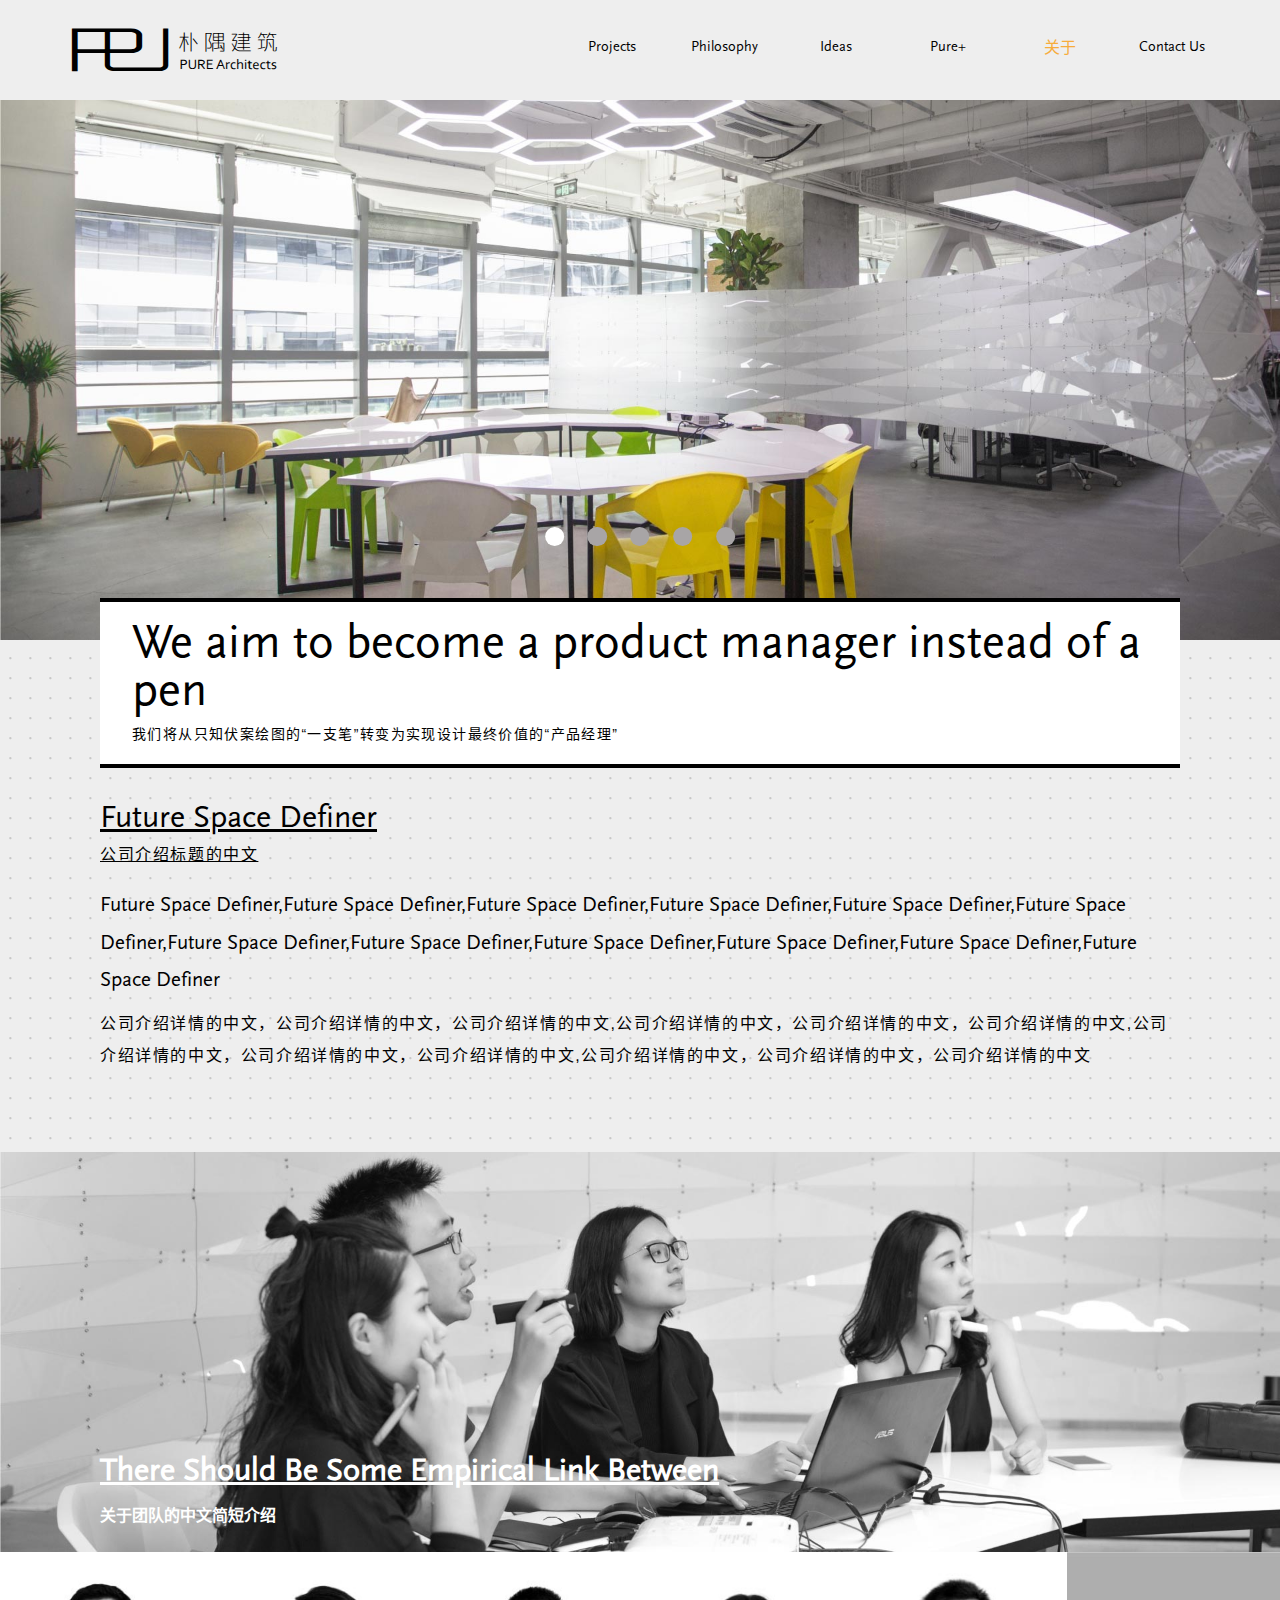
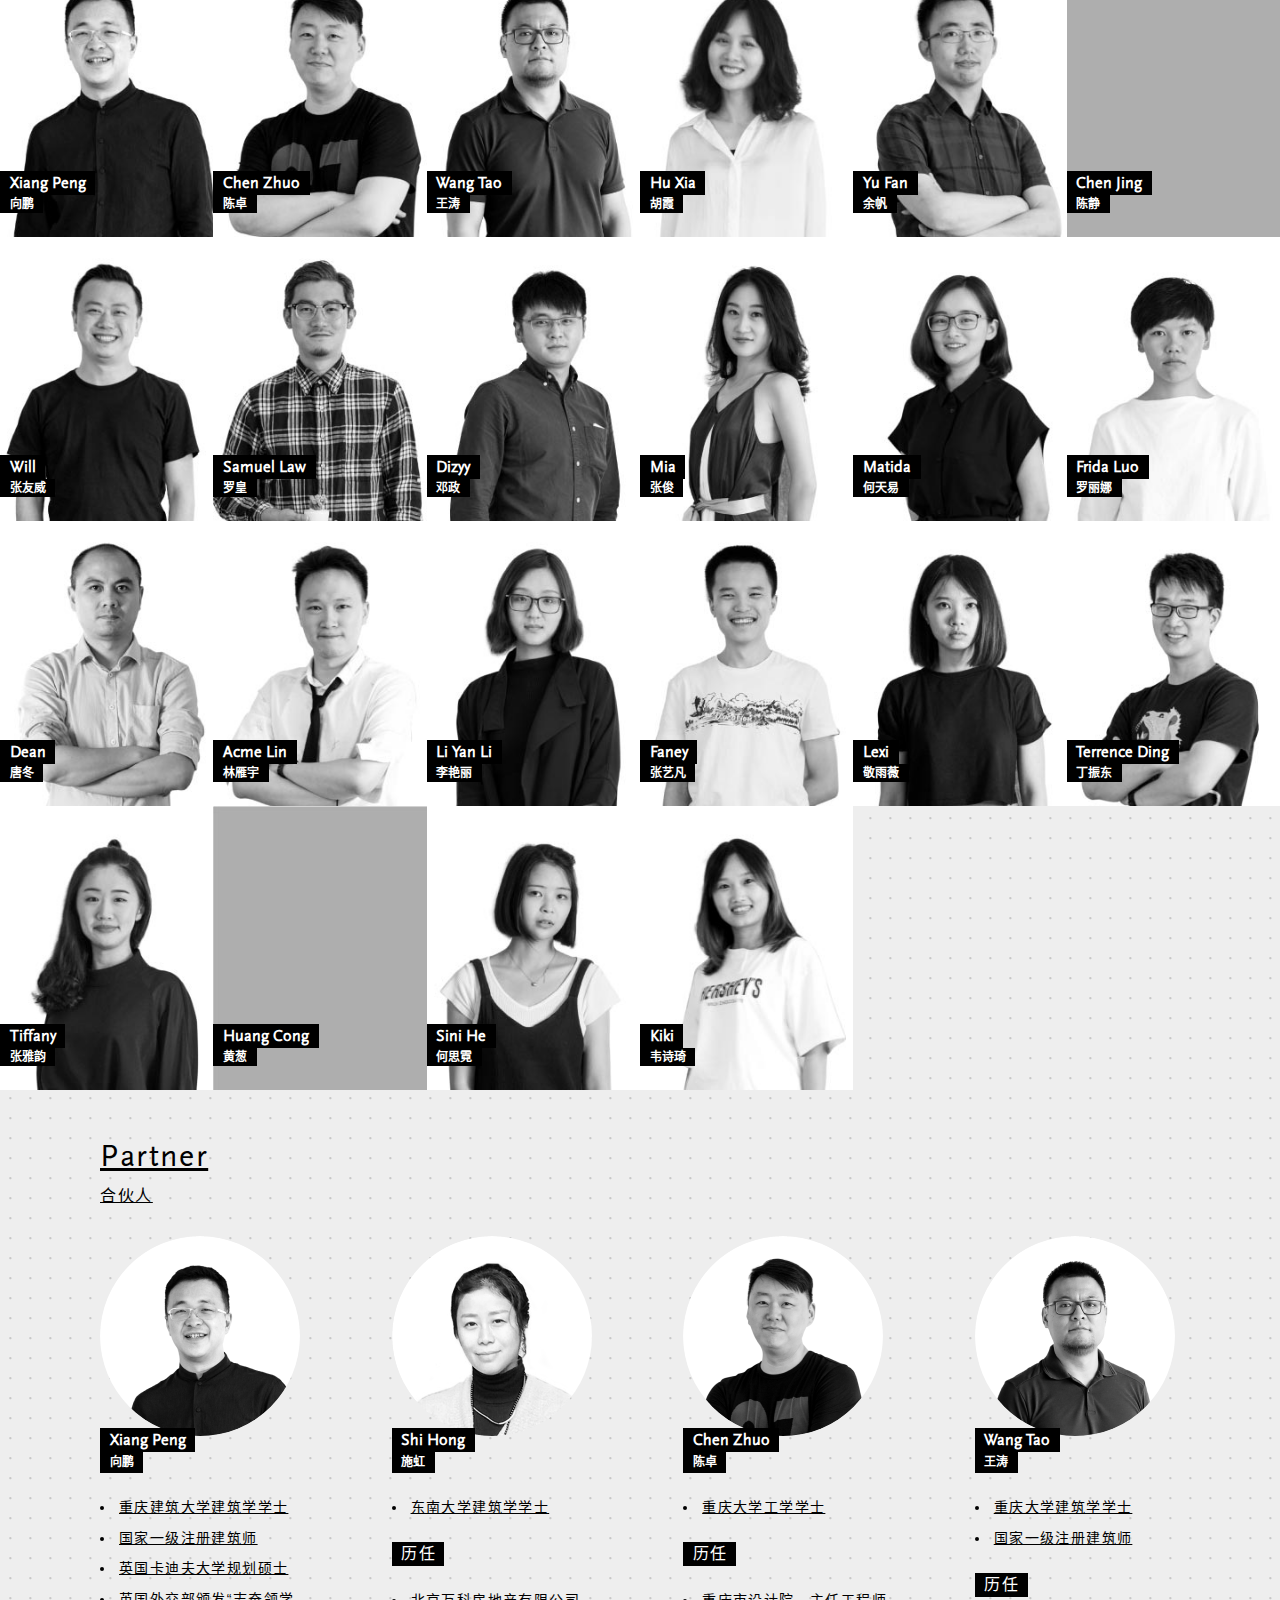
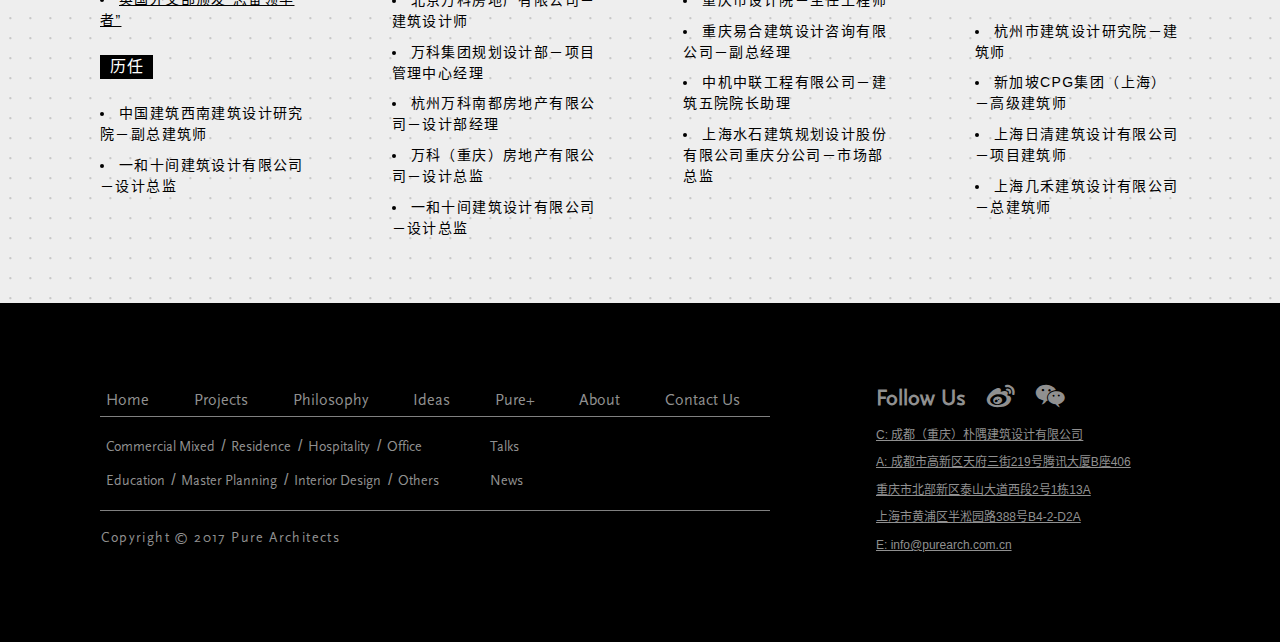
==== commit 63d49155: "修改项目列表部分的pin效果" ====
--- a/about.html
+++ b/about.html
@@ -127,7 +127,6 @@
         </header>
         <main id="main" role="main">
             <div id="carousel-example-generic" class="carousel about-carousel slide" data-ride="carousel">
-                <!-- Indicators -->
                 <ol class="carousel-indicators about-carousel-indicators">
                     <li data-target="#carousel-example-generic" data-slide-to="0" class="active"></li>
                     <li data-target="#carousel-example-generic" data-slide-to="1"></li>
@@ -135,25 +134,23 @@
                     <li data-target="#carousel-example-generic" data-slide-to="3"></li>
                     <li data-target="#carousel-example-generic" data-slide-to="4"></li>
                 </ol>
-                <!-- Wrapper for slides -->
                 <div class="carousel-inner about-carousel-inner" role="listbox">
                     <div class="item active">
-                        <img src="images/gylunbo1.jpg" alt="关于我们轮播图1">
+                        <img src="images/gylunbo1.jpg" alt="关于我们轮播图1" class="object-fit">
                     </div>
                     <div class="item">
-                        <img src="images/gylunbo2.jpg" alt="关于我们轮播图2">
+                        <img src="images/gylunbo2.jpg" alt="关于我们轮播图2" class="object-fit">
                     </div>
                     <div class="item">
-                        <img src="images/gylunbo3.jpg" alt="关于我们轮播图3">
+                        <img src="images/gylunbo3.jpg" alt="关于我们轮播图3" class="object-fit">
                     </div>
                     <div class="item">
-                        <img src="images/gylunbo4.jpg" alt="关于我们轮播图4">
+                        <img src="images/gylunbo4.jpg" alt="关于我们轮播图4" class="object-fit">
                     </div>
                     <div class="item">
-                        <img src="images/gylunbo5.jpg" alt="关于我们轮播图5">
+                        <img src="images/gylunbo5.jpg" alt="关于我们轮播图5" class="object-fit">
                     </div>
                 </div>
-                <!--关于我们的标题-->
                 <h1 class="about-heading">
                     <span class="en multi-line-ellipsis">We aim to become a product manager instead of a pen</span>
                     <span class="cn">我们将从只知伏案绘图的“一支笔”转变为实现设计最终价值的“产品经理”</span>
@@ -595,95 +592,100 @@
         <script src="scripts/jquery.dotdotdot.js"></script>
         <script src="scripts/puyu.js"></script>
         <script>
-            $(function() {
-                // 团队核心成员的显示与收起
-                showMoreTeamMember();
-                $(window).resize(function () {
-                    showMoreTeamMember();
+            // 团队核心成员的显示与收起
+            function hideText(obj) {
+                obj.html("收起<span></span>");
+                obj.attr("title", "收起");
+                obj.find("span").css({
+                    transform: "rotate(45deg)",
+                    verticalAlign: "-4px"
                 });
-                function hideText(obj) {
-                    obj.html("收起<span></span>");
-                    obj.attr("title", "收起");
-                    obj.find("span").css({
-                        transform: "rotate(45deg)",
-                        verticalAlign: "-4px"
+            }
+            function showText(obj) {
+                obj.html("显示全部<span></span>");
+                obj.attr("title", "显示全部");
+            }
+            function showMoreTeamMember() {
+                var $width = $(window).outerWidth();
+                if ($width >= 1200) {
+                    $("#teamMemberList li").show();
+                }
+                else if ($width >= 992) {
+                    $("#teamMemberList li").show();
+                    $("#teamMemberList li:eq(14)").nextAll().hide();
+                    showText($("#moreTeamMember"));
+                    $("#moreTeamMember").click(function () {
+                        if ($(this).text() == "显示全部") {
+                            $("#teamMemberList li:eq(14)").nextAll().show();
+                            hideText($(this));
+                        } else {
+                            $("#teamMemberList li:eq(14)").nextAll().hide();
+                            showText($(this));
+                        }
                     });
                 }
-                function showText(obj) {
-                    obj.html("显示全部<span></span>");
-                    obj.attr("title", "显示全部");
+                else if ($width >= 768) {
+                    $("#teamMemberList li").show();
+                    $("#teamMemberList li:eq(11)").nextAll().hide();
+                    showText($("#moreTeamMember"));
+                    $("#moreTeamMember").click(function () {
+                        if ($(this).text() == "显示全部") {
+                            $("#teamMemberList li:eq(11)").nextAll().show();
+                            hideText($(this));
+                        } else {
+                            $("#teamMemberList li:eq(11)").nextAll().hide();
+                            showText($(this));
+                        }
+                    });
                 }
-                function showMoreTeamMember() {
-                    var $width = $(window).width();
-                    if ($width >= 1200) {
-                        $("#teamMemberList li").show();
-                    }
-                    if ($width >= 992 && $width <= 1199) {
-                        $("#teamMemberList li").show();
-                        $("#teamMemberList li:eq(14)").nextAll().hide();
-                        $("#moreTeamMember").click(function () {
-                            if ($(this).text() == "显示全部") {
-                                $("#teamMemberList li:eq(14)").nextAll().show();
-                                hideText($(this));
-                            } else {
-                                $("#teamMemberList li:eq(14)").nextAll().hide();
-                                showText($(this));
-                            }
-                        });
-                    }
-                    if ($width >= 768 && $width <= 991) {
-                        $("#teamMemberList li").show();
-                        $("#teamMemberList li:eq(11)").nextAll().hide();
-                        $("#moreTeamMember").click(function () {
-                            if ($(this).text() == "显示全部") {
-                                $("#teamMemberList li:eq(11)").nextAll().show();
-                                hideText($(this));
-                            } else {
-                                $("#teamMemberList li:eq(11)").nextAll().hide();
-                                showText($(this));
-                            }
-                        });
-                    }
-                    if ($width >= 480 && $width <= 767) {
-                        $("#teamMemberList li").show();
-                        $("#teamMemberList li:eq(8)").nextAll().hide();
-                        $("#moreTeamMember").click(function () {
-                            if ($(this).text() == "显示全部") {
-                                $("#teamMemberList li:eq(8)").nextAll().show();
-                                hideText($(this));
-                            } else {
-                                $("#teamMemberList li:eq(8)").nextAll().hide();
-                                showText($(this));
-                            }
-                        });
-                    }
-                    if ($width >= 320 && $width <= 479) {
-                        $("#teamMemberList li").show();
-                        $("#teamMemberList li:eq(5)").nextAll().hide();
-                        $("#moreTeamMember").click(function () {
-                            if ($(this).text() == "显示全部") {
-                                $("#teamMemberList li:eq(5)").nextAll().show();
-                                hideText($(this));
-                            } else {
-                                $("#teamMemberList li:eq(5)").nextAll().hide();
-                                showText($(this));
-                            }
-                        });
-                    }
-                    if ($width <= 319) {
-                        $("#teamMemberList li").show();
-                        $("#teamMemberList li:eq(2)").nextAll().hide();
-                        $("#moreTeamMember").click(function () {
-                            if ($(this).text() == "显示全部") {
-                                $("#teamMemberList li:eq(2)").nextAll().show();
-                                hideText($(this));
-                            } else {
-                                $("#teamMemberList li:eq(2)").nextAll().hide();
-                                showText($(this));
-                            }
-                        });
-                    }
+                else if ($width >= 480) {
+                    $("#teamMemberList li").show();
+                    $("#teamMemberList li:eq(8)").nextAll().hide();
+                    showText($("#moreTeamMember"));
+                    $("#moreTeamMember").click(function () {
+                        if ($(this).text() == "显示全部") {
+                            $("#teamMemberList li:eq(8)").nextAll().show();
+                            hideText($(this));
+                        } else {
+                            $("#teamMemberList li:eq(8)").nextAll().hide();
+                            showText($(this));
+                        }
+                    });
                 }
+                else if ($width >= 320) {
+                    $("#teamMemberList li").show();
+                    $("#teamMemberList li:eq(5)").nextAll().hide();
+                    showText($("#moreTeamMember"));
+                    $("#moreTeamMember").click(function () {
+                        if ($(this).text() == "显示全部") {
+                            $("#teamMemberList li:eq(5)").nextAll().show();
+                            hideText($(this));
+                        } else {
+                            $("#teamMemberList li:eq(5)").nextAll().hide();
+                            showText($(this));
+                        }
+                    });
+                }
+                else {
+                    $("#teamMemberList li").show();
+                    $("#teamMemberList li:eq(2)").nextAll().hide();
+                    showText($("#moreTeamMember"));
+                    $("#moreTeamMember").click(function () {
+                        if ($(this).text() == "显示全部") {
+                            $("#teamMemberList li:eq(2)").nextAll().show();
+                            hideText($(this));
+                        } else {
+                            $("#teamMemberList li:eq(2)").nextAll().hide();
+                            showText($(this));
+                        }
+                    });
+                }
+            }
+            $(function() {
+                showMoreTeamMember();
+            });
+            $(window).resize(function () {
+                showMoreTeamMember();
             });
         </script>
     </body>
--- a/styles/puyu.css
+++ b/styles/puyu.css
@@ -153,10 +153,9 @@
   text-decoration: none;
 }
 
-a[href]:empty::before {
+/*a[href]:empty::before {
   content: attr(href);
-}
-
+}*/
 /* ===文本=== */
 abbr[title] {
   border-bottom: none;
@@ -351,11 +350,11 @@
 }
 
 /* ===关于浮动=== */
-.clearfix:before, #header:before, .tab:before, .home-innovation:before, .cooperation ul:before, #footer .footer-wrapper:before, #quickNav > ul:before, #quickNav > .quickSubMenu:before, #quickNav > .quickSubMenu ul:before, .map-list:before, .talk-recommend:before, .tab-nav .tab-list:before, .tab-content > ul li:before, .tab-content > ul li .text .time-and-more:before, .talk-details-list li:before, .talk-details-list li .text .source-and-more:before, .team-member ul:before, .partner .partner-list:before, .philosophy-innovation li:before, .idea-show:before, .idea-show .idea-side-right .item-outside:before, .idea-list li:before, .idea-intro .intro .content:before, .idea-details-list li:before, .idea-details-list li .text .source-and-more:before, .all-project:before, .project-list li:before, .project-list li .text .source-and-more:before, .project-intro .intro .content:before, .project-carousel:before, .project-carousel-indicators li:before, .project-classify-list:before {
+.clearfix:before, #header:before, .tab:before, .home-innovation:before, .cooperation ul:before, #footer .footer-wrapper:before, #quickNav > ul:before, #quickNav > .quickSubMenu:before, #quickNav > .quickSubMenu ul:before, .map-list:before, .talk-recommend:before, .tab-nav .tab-list:before, .tab-content > ul li:before, .tab-content > ul li .text .time-and-more:before, .talk-details-list li:before, .team-member ul:before, .partner .partner-list:before, .philosophy-innovation li:before, .idea-show:before, .idea-show .idea-side-right .item-outside:before, .idea-list li:before, .idea-details-list li:before, .idea-details-list li .text .source-and-more:before, .project-list li:before, .project-list li .text .source-and-more:before, .project-intro .intro .content:before, .project-carousel:before, .project-carousel-indicators li:before, .project-classify-list:before {
   content: "";
   display: table;
 }
-.clearfix:after, #header:after, .tab:after, .home-innovation:after, .cooperation ul:after, #footer .footer-wrapper:after, #quickNav > ul:after, #quickNav > .quickSubMenu:after, #quickNav > .quickSubMenu ul:after, .map-list:after, .talk-recommend:after, .tab-nav .tab-list:after, .tab-content > ul li:after, .tab-content > ul li .text .time-and-more:after, .talk-details-list li:after, .talk-details-list li .text .source-and-more:after, .team-member ul:after, .partner .partner-list:after, .philosophy-innovation li:after, .idea-show:after, .idea-show .idea-side-right .item-outside:after, .idea-list li:after, .idea-intro .intro .content:after, .idea-details-list li:after, .idea-details-list li .text .source-and-more:after, .all-project:after, .project-list li:after, .project-list li .text .source-and-more:after, .project-intro .intro .content:after, .project-carousel:after, .project-carousel-indicators li:after, .project-classify-list:after {
+.clearfix:after, #header:after, .tab:after, .home-innovation:after, .cooperation ul:after, #footer .footer-wrapper:after, #quickNav > ul:after, #quickNav > .quickSubMenu:after, #quickNav > .quickSubMenu ul:after, .map-list:after, .talk-recommend:after, .tab-nav .tab-list:after, .tab-content > ul li:after, .tab-content > ul li .text .time-and-more:after, .talk-details-list li:after, .team-member ul:after, .partner .partner-list:after, .philosophy-innovation li:after, .idea-show:after, .idea-show .idea-side-right .item-outside:after, .idea-list li:after, .idea-details-list li:after, .idea-details-list li .text .source-and-more:after, .project-list li:after, .project-list li .text .source-and-more:after, .project-intro .intro .content:after, .project-carousel:after, .project-carousel-indicators li:after, .project-classify-list:after {
   content: "";
   display: table;
   clear: both;
@@ -384,7 +383,7 @@
   opacity: .8;
 }
 
-.home-outside .content h3 span, .home-inside .content h3 span, .talk-recommend > .text h2 span.cn, .about-heading span:last-of-type, .idea-show .idea-sidebar-left h2 span.cn, .idea-show .idea-side-right .item-outside .content h3 span.cn, .project-carousel .info h3 span.cn {
+.home-outside .content h3 span, .home-inside .content h3 span, .talk-recommend > .text h2 span.cn, .about-heading span:last-of-type, .idea-show .idea-sidebar-left h2 span.cn, .idea-show .idea-side-right .item-outside .content h3 span.cn, .idea-show .idea-side-right .item-outside .content p, .project-carousel .info h3 span.cn {
   overflow: hidden;
   text-overflow: ellipsis;
   white-space: nowrap;
@@ -414,9 +413,9 @@
 /*===矢量图标字体===*/
 @font-face {
   font-family: "iconfont";
-  src: url("../fonts/iconfont.eot?t=1505180876574");
+  src: url("../fonts/iconfont.eot?t=1507811847829");
   /* IE9*/
-  src: url("../fonts/iconfont.eot?t=1505180876574#iefix") format("embedded-opentype"), url("../fonts/iconfont.ttf?t=1505180876574") format("truetype"), url("../fonts/iconfont.svg?t=1505180876574#iconfont") format("svg");
+  src: url("../fonts/iconfont.eot?t=1507811847829#iefix") format("embedded-opentype"), url("../fonts/iconfont.ttf?t=1507811847829") format("truetype"), url("../fonts/iconfont.svg?t=1507811847829#iconfont") format("svg");
   /* iOS 4.1- */
 }
 .iconfont {
@@ -451,16 +450,16 @@
   content: "\e607";
 }
 
+.icon-chengdumap:before {
+  content: "\e60d";
+}
+
 .icon-chongqingmap:before {
-  content: "\e608";
-}
-
-.icon-chengdumap:before {
-  content: "\e609";
+  content: "\e60e";
 }
 
 .icon-shanghaimap:before {
-  content: "\e60a";
+  content: "\e60f";
 }
 
 /*===英文字体===*/
@@ -476,6 +475,11 @@
 #quickNav > ul li a strong,
 #quickNav > .quickSubMenu ul li a strong {
   font-family: "scalasans" !important;
+}
+
+/*===其它杂项===*/
+.object-fit {
+  overflow: hidden;
 }
 
 /*===首页===*/
@@ -637,7 +641,7 @@
 }
 @media (max-width: 1199px) {
   #header {
-    padding-right: 3rem;
+    padding-right: 0;
     padding-left: 3rem;
   }
 
@@ -704,7 +708,8 @@
   #nav > .menu-icon {
     display: block;
     float: right;
-    width: 6.25rem;
+    padding-right: 3rem;
+    padding-left: 3rem;
     height: 6.25rem;
     line-height: 6.25rem;
     text-align: right;
@@ -724,7 +729,8 @@
     top: 5rem;
   }
   #nav > .menu-icon {
-    width: 5rem;
+    padding-right: 3rem;
+    padding-left: 3rem;
     height: 5rem;
     line-height: 5rem;
   }
@@ -734,7 +740,7 @@
 .home-media {
   z-index: 3;
   position: relative;
-  margin-bottom: 12.5rem;
+  margin-bottom: 2rem;
 }
 
 .home-banner img,
@@ -743,6 +749,7 @@
   display: block;
   max-width: 100%;
   height: auto;
+  overflow: hidden;
 }
 
 /*未来空间产品定义者*/
@@ -751,8 +758,8 @@
   z-index: 9;
   position: absolute;
   left: 50%;
-  bottom: -10rem;
-  transform: translate(-50%);
+  bottom: 0;
+  transform: translateX(-50%);
   display: block;
   margin-right: auto;
   margin-left: auto;
@@ -772,7 +779,7 @@
 @media (min-width: 768px) and (max-width: 991px) {
   .home-banner .future-space-definer,
   .home-media .future-space-definer {
-    width: 750px;
+    width: 730px;
   }
 }
 @media (max-width: 767px) {
@@ -811,14 +818,6 @@
 }
 
 @media (min-width: 992px) and (max-width: 1199px) {
-  .home-banner,
-  .home-media {
-    margin-bottom: 10rem;
-  }
-  .home-banner .future-space-definer,
-  .home-media .future-space-definer {
-    bottom: -7rem;
-  }
   .home-banner .future-space-definer h2,
   .home-media .future-space-definer h2 {
     padding: .8rem 1.875rem 1.1rem;
@@ -829,14 +828,6 @@
   }
 }
 @media (min-width: 768px) and (max-width: 991px) {
-  .home-banner,
-  .home-media {
-    margin-bottom: 8rem;
-  }
-  .home-banner .future-space-definer,
-  .home-media .future-space-definer {
-    bottom: -5rem;
-  }
   .home-banner .future-space-definer h2,
   .home-media .future-space-definer h2 {
     padding: .6rem 1.375rem .9rem;
@@ -877,10 +868,10 @@
   .home-media video {
     z-index: 4;
     display: block;
-    max-width: none;
-    width: 100%;
-    height: 20.25rem;
+    max-width: 100%;
+    height: 24.3rem;
     object-fit: cover;
+    overflow: hidden;
   }
 }
 @media (max-width: 767px) {
@@ -916,7 +907,7 @@
 }
 @media (min-width: 768px) and (max-width: 991px) {
   .holiday-mode {
-    width: 750px;
+    width: 730px;
   }
 }
 @media (max-width: 767px) {
@@ -928,7 +919,7 @@
   display: block;
   max-width: 100%;
   height: auto;
-  min-height: 12.5rem;
+  min-height: 14.5rem;
   margin-right: auto;
   margin-left: auto;
   transition: all 0.6s linear 0s;
@@ -1070,7 +1061,7 @@
 }
 @media (min-width: 768px) and (max-width: 991px) {
   .grid {
-    width: 750px;
+    width: 730px;
   }
 }
 @media (max-width: 767px) {
@@ -1100,7 +1091,7 @@
 
 @media (min-width: 1200px) {
   .grid {
-    width: 68.85rem;
+    width: 1102px;
   }
   .grid li:hover img {
     transform: scale(1.1, 1.1);
@@ -1108,12 +1099,12 @@
 }
 @media (min-width: 992px) and (max-width: 1199px) {
   .grid {
-    width: 61.8375rem;
+    width: 990px;
   }
 }
 @media (min-width: 768px) and (max-width: 991px) {
   .grid {
-    width: 47.8125rem;
+    width: 765px;
   }
 }
 @media (max-width: 767px) {
@@ -1136,7 +1127,7 @@
 .home-outside .content h2 a {
   color: #000;
   line-height: 1.2em;
-  max-height: 2.8em;
+  height: 2.8em;
   margin-bottom: 1rem;
   font-size: 2.25rem;
   font-weight: normal;
@@ -1199,6 +1190,7 @@
   }
   .home-outside .content:hover h2 a {
     color: #f7ac3b;
+    height: auto;
   }
   .home-outside .content:hover h3 span {
     color: #f7ac3b;
@@ -1345,7 +1337,7 @@
 }
 @media (min-width: 768px) and (max-width: 991px) {
   .tab {
-    width: 750px;
+    width: 730px;
   }
 }
 @media (max-width: 767px) {
@@ -1458,7 +1450,7 @@
 }
 @media (min-width: 768px) and (max-width: 991px) {
   .work h2 {
-    width: 750px;
+    width: 730px;
   }
 }
 @media (max-width: 767px) {
@@ -1507,10 +1499,10 @@
   }
   .work img {
     display: block;
-    max-width: none;
-    width: 100%;
+    max-width: 100%;
     height: 18rem;
     object-fit: cover;
+    overflow: hidden;
   }
   .work h2 {
     position: static;
@@ -1556,7 +1548,7 @@
 }
 @media (min-width: 768px) and (max-width: 991px) {
   .home-innovation {
-    width: 750px;
+    width: 730px;
   }
 }
 @media (max-width: 767px) {
@@ -1672,7 +1664,7 @@
 }
 @media (min-width: 768px) and (max-width: 991px) {
   .cooperation {
-    width: 750px;
+    width: 730px;
   }
 }
 @media (max-width: 767px) {
@@ -1691,27 +1683,15 @@
   letter-spacing: .1em;
 }
 .cooperation ul li {
-  margin: .8rem .3rem;
+  margin-bottom: 1.25rem;
+  margin-right: 6.25rem;
   float: left;
 }
 .cooperation ul li a {
   display: block;
-  width: 12.5rem;
-  height: 7.5rem;
-  padding: .2rem;
-  overflow: hidden;
-  position: relative;
 }
 .cooperation ul li a img {
   display: block;
-  max-width: 100%;
-  max-height: 100%;
-  width: auto;
-  height: auto;
-  position: absolute;
-  top: 50%;
-  left: 50%;
-  transform: translate(-50%, -50%);
 }
 
 @media (min-width: 1200px) {
@@ -1719,13 +1699,19 @@
     opacity: .8;
   }
 }
-@media (max-width: 767px) {
-  .cooperation ul li a {
-    display: block;
-    width: 7.8rem;
-    height: 4.62rem;
-  }
-}
+/*@media (max-width: 767px) {
+  .cooperation {
+    ul {
+      li {
+        a {
+          display: block;
+          width: 7.8rem;
+          height: 4.62rem;
+        }
+      }
+    }
+  }
+}*/
 /*底部*/
 #footer {
   margin-top: 2rem;
@@ -1754,7 +1740,7 @@
 }
 @media (min-width: 768px) and (max-width: 991px) {
   #footer .footer-wrapper {
-    width: 750px;
+    width: 730px;
   }
 }
 @media (max-width: 767px) {
@@ -1791,6 +1777,9 @@
 }
 #footer .footer-right .follow > a i {
   font-size: 1.5rem;
+}
+#footer .footer-right .follow > a i:hover {
+  color: #fff;
 }
 #footer .footer-right .follow > .weixin {
   display: inline-block;
@@ -2006,7 +1995,7 @@
 }
 @media (min-width: 768px) and (max-width: 991px) {
   .contact-heading {
-    width: 750px;
+    width: 730px;
   }
 }
 @media (max-width: 767px) {
@@ -2053,7 +2042,7 @@
 }
 @media (min-width: 768px) and (max-width: 991px) {
   .map-list {
-    width: 750px;
+    width: 730px;
   }
 }
 @media (max-width: 767px) {
@@ -2125,6 +2114,7 @@
   width: 55%;
   height: 100%;
   object-fit: cover;
+  overflow: hidden;
 }
 .talk-recommend > .text {
   background-color: #fff;
@@ -2281,7 +2271,7 @@
 }
 @media (max-width: 767px) and (min-width: 768px) and (max-width: 991px) {
   .talk-recommend > .text h2 {
-    width: 750px;
+    width: 730px;
   }
 }
 @media (max-width: 767px) and (max-width: 767px) {
@@ -2319,7 +2309,7 @@
 }
 @media (max-width: 767px) and (min-width: 768px) and (max-width: 991px) {
   .talk-recommend > .text time {
-    width: 750px;
+    width: 730px;
   }
 }
 @media (max-width: 767px) and (max-width: 767px) {
@@ -2349,7 +2339,7 @@
 }
 @media (max-width: 767px) and (min-width: 768px) and (max-width: 991px) {
   .talk-recommend > .text p {
-    width: 750px;
+    width: 730px;
   }
 }
 @media (max-width: 767px) and (max-width: 767px) {
@@ -2386,7 +2376,7 @@
 }
 @media (min-width: 768px) and (max-width: 991px) {
   .tab-nav .tab-list {
-    width: 750px;
+    width: 730px;
   }
 }
 @media (max-width: 767px) {
@@ -2437,7 +2427,7 @@
 }
 @media (min-width: 768px) and (max-width: 991px) {
   .tab-content > ul.active {
-    width: 750px;
+    width: 730px;
   }
 }
 @media (max-width: 767px) {
@@ -2541,13 +2531,13 @@
 }
 
 @media (min-width: 1200px) {
+  .tab-content > ul li figure:hover img {
+    transform: scale(1.1, 1.1);
+  }
   .tab-content > ul li .text h2 span:first-of-type:hover {
     color: #f7ac3b;
   }
   .tab-content > ul li .text h2 span:last-of-type:hover {
-    color: #f7ac3b;
-  }
-  .tab-content > ul li .text .time-and-more time:hover {
     color: #f7ac3b;
   }
   .tab-content > ul li .text .time-and-more a:hover {
@@ -2560,7 +2550,7 @@
 }
 @media (min-width: 992px) and (max-width: 1199px) {
   .tab-content > ul li {
-    height: 13.4rem;
+    height: 14.3rem;
   }
   .tab-content > ul li .text {
     padding: 1.4rem 1rem;
@@ -2571,7 +2561,7 @@
 }
 @media (min-width: 768px) and (max-width: 991px) {
   .tab-content > ul li {
-    height: 10.4rem;
+    height: 11.9rem;
   }
   .tab-content > ul li .text {
     padding: 1rem .8rem;
@@ -2628,7 +2618,7 @@
 }
 @media (max-width: 767px) and (min-width: 768px) and (max-width: 991px) {
   .tab-content > ul li .text h2 {
-    width: 750px;
+    width: 730px;
   }
 }
 @media (max-width: 767px) and (max-width: 767px) {
@@ -2655,7 +2645,7 @@
 }
 @media (max-width: 767px) and (min-width: 768px) and (max-width: 991px) {
   .tab-content > ul li .text .time-and-more {
-    width: 750px;
+    width: 730px;
   }
 }
 @media (max-width: 767px) and (max-width: 767px) {
@@ -2689,7 +2679,7 @@
 }
 @media (max-width: 767px) and (min-width: 768px) and (max-width: 991px) {
   .tab-content > ul .more {
-    width: 750px;
+    width: 730px;
   }
 }
 @media (max-width: 767px) and (max-width: 767px) {
@@ -2734,7 +2724,7 @@
 }
 @media (min-width: 768px) and (max-width: 991px) {
   .talk-details-list {
-    width: 750px;
+    width: 730px;
   }
 }
 @media (max-width: 767px) {
@@ -2762,6 +2752,7 @@
   transition: all 0.6s linear 0s;
 }
 .talk-details-list li .text {
+  position: relative;
   float: right;
   width: 60%;
   height: 100%;
@@ -2800,26 +2791,24 @@
     max-height: 1.5em;
   }
 }
-.talk-details-list li .text .source-and-more .source {
+.talk-details-list li .text .source {
   height: 2rem;
   line-height: 2rem;
   display: block;
   float: left;
   font-size: 1rem;
 }
-.talk-details-list li .text .source-and-more a {
-  display: block;
-  float: right;
-  padding-right: 1.5rem;
-  padding-left: 1.5rem;
-  height: 2rem;
-  line-height: 2rem;
-  text-align: center;
-  color: #000;
-  border: 1px solid;
+.talk-details-list li .text .badge {
+  position: absolute;
+  right: 0;
+  bottom: 0;
+  display: block;
+  padding: .1rem .6rem;
+  background-color: #000;
+  color: #fff;
   font-size: 1rem;
   font-weight: lighter;
-  transition: all 0.4s linear 0s;
+  text-transform: uppercase;
 }
 
 @media (min-width: 1200px) {
@@ -2841,7 +2830,7 @@
 }
 @media (min-width: 1200px) and (min-width: 768px) and (max-width: 991px) {
   .talk-details-list {
-    width: 750px;
+    width: 730px;
   }
 }
 @media (min-width: 1200px) and (max-width: 767px) {
@@ -2859,14 +2848,10 @@
   .talk-details-list li .text h2 span.cn:hover {
     color: #f7ac3b;
   }
-  .talk-details-list li .text .source-and-more a:hover {
-    border-color: #f7ac3b;
-    color: #f7ac3b;
-  }
 }
 @media (min-width: 992px) and (max-width: 1199px) {
   .talk-details-list li {
-    height: 13.4rem;
+    height: 14.3rem;
   }
   .talk-details-list li .text {
     padding: 1.4rem 1rem;
@@ -2877,7 +2862,7 @@
 }
 @media (min-width: 768px) and (max-width: 991px) {
   .talk-details-list li {
-    height: 10.4rem;
+    height: 11.9rem;
   }
   .talk-details-list li .text {
     padding: 1rem .8rem;
@@ -2931,7 +2916,7 @@
 }
 @media (max-width: 767px) and (min-width: 768px) and (max-width: 991px) {
   .talk-details-list li .text h2 {
-    width: 750px;
+    width: 730px;
   }
 }
 @media (max-width: 767px) and (max-width: 767px) {
@@ -2940,41 +2925,35 @@
   }
 }
 @media (max-width: 767px) {
-  .talk-details-list li .text .source-and-more {
+  .talk-details-list li .text .source {
     display: block;
     margin-right: auto;
     margin-left: auto;
-  }
-}
-@media (max-width: 767px) and (min-width: 1200px) {
-  .talk-details-list li .text .source-and-more {
-    width: 1080px;
-  }
-}
-@media (max-width: 767px) and (min-width: 992px) and (max-width: 1199px) {
-  .talk-details-list li .text .source-and-more {
-    width: 970px;
-  }
-}
-@media (max-width: 767px) and (min-width: 768px) and (max-width: 991px) {
-  .talk-details-list li .text .source-and-more {
-    width: 750px;
-  }
-}
-@media (max-width: 767px) and (max-width: 767px) {
-  .talk-details-list li .text .source-and-more {
-    width: 87.5%;
-  }
-}
-@media (max-width: 767px) {
-  .talk-details-list li .text .source-and-more .source {
     float: none;
     margin-bottom: .5rem;
   }
-  .talk-details-list li .text .source-and-more a {
-    float: none;
-  }
-}
+}
+@media (max-width: 767px) and (min-width: 1200px) {
+  .talk-details-list li .text .source {
+    width: 1080px;
+  }
+}
+@media (max-width: 767px) and (min-width: 992px) and (max-width: 1199px) {
+  .talk-details-list li .text .source {
+    width: 970px;
+  }
+}
+@media (max-width: 767px) and (min-width: 768px) and (max-width: 991px) {
+  .talk-details-list li .text .source {
+    width: 730px;
+  }
+}
+@media (max-width: 767px) and (max-width: 767px) {
+  .talk-details-list li .text .source {
+    width: 87.5%;
+  }
+}
+
 /*===关于我们===*/
 /*轮播 start*/
 .about-carousel {
@@ -3009,10 +2988,10 @@
   .about-carousel-inner > .item > img,
   .about-carousel-inner > .item > a > img {
     display: block;
-    max-width: none;
-    width: 100%;
+    max-width: 100%;
     height: 24.3rem;
     object-fit: cover;
+    overflow: hidden;
   }
 }
 @media all and (transform-3d), (-webkit-transform-3d) {
@@ -3084,33 +3063,10 @@
   bottom: 10px;
   left: 50%;
   z-index: 15;
-  display: block;
-  margin-right: auto;
-  margin-left: auto;
   padding-left: 0;
   transform: translateX(-50%);
   list-style: none;
   text-align: right;
-}
-@media (min-width: 1200px) {
-  .about-carousel-indicators {
-    width: 1080px;
-  }
-}
-@media (min-width: 992px) and (max-width: 1199px) {
-  .about-carousel-indicators {
-    width: 970px;
-  }
-}
-@media (min-width: 768px) and (max-width: 991px) {
-  .about-carousel-indicators {
-    width: 750px;
-  }
-}
-@media (max-width: 767px) {
-  .about-carousel-indicators {
-    width: 87.5%;
-  }
 }
 .about-carousel-indicators li {
   display: inline-block;
@@ -3167,7 +3123,7 @@
 }
 @media (min-width: 768px) and (max-width: 991px) {
   .about-heading {
-    width: 750px;
+    width: 730px;
   }
 }
 @media (max-width: 767px) {
@@ -3225,7 +3181,7 @@
 }
 @media (min-width: 768px) and (max-width: 991px) {
   .about {
-    width: 750px;
+    width: 730px;
   }
 }
 @media (max-width: 767px) {
@@ -3301,7 +3257,7 @@
 }
 @media (min-width: 768px) and (max-width: 991px) {
   .team h2 {
-    width: 750px;
+    width: 730px;
   }
 }
 @media (max-width: 767px) {
@@ -3330,8 +3286,7 @@
   }
   .team img {
     display: block;
-    max-width: none;
-    width: 100%;
+    max-width: 100%;
     height: 16.8rem;
     overflow: hidden;
     object-fit: cover;
@@ -3436,7 +3391,7 @@
 }
 @media (min-width: 768px) and (max-width: 991px) {
   .team-member .more-team-member {
-    width: 750px;
+    width: 730px;
   }
 }
 @media (max-width: 767px) {
@@ -3482,7 +3437,7 @@
 }
 @media (min-width: 768px) and (max-width: 991px) {
   .team-details {
-    width: 750px;
+    width: 730px;
   }
 }
 @media (max-width: 767px) {
@@ -3538,7 +3493,7 @@
 }
 @media (min-width: 768px) and (max-width: 991px) {
   .partner {
-    width: 750px;
+    width: 730px;
   }
 }
 @media (max-width: 767px) {
@@ -3665,9 +3620,9 @@
   margin-right: auto;
   margin-left: auto;
   position: absolute;
-  bottom: 6rem;
+  bottom: 0;
   left: 50%;
-  transform: translate(-50%, 5rem);
+  transform: translateX(-50%);
   color: #000;
   background-color: #fff;
   padding: 2.5rem;
@@ -3686,7 +3641,7 @@
 }
 @media (min-width: 768px) and (max-width: 991px) {
   .philosophy-banner .future-space-definer {
-    width: 750px;
+    width: 730px;
   }
 }
 @media (max-width: 767px) {
@@ -3737,10 +3692,10 @@
   }
   .philosophy-banner img {
     display: block;
-    max-width: none;
-    width: 100%;
+    max-width: 100%;
     height: 27.5rem;
     object-fit: cover;
+    overflow: hidden;
   }
   .philosophy-banner .future-space-definer {
     width: 100%;
@@ -3800,7 +3755,7 @@
 }
 @media (min-width: 768px) and (max-width: 991px) {
   .philosophy-innovation {
-    width: 750px;
+    width: 730px;
   }
 }
 @media (max-width: 767px) {
@@ -3908,7 +3863,7 @@
 }
 @media (min-width: 768px) and (max-width: 991px) {
   .partner-bg .partner {
-    width: 750px;
+    width: 730px;
   }
 }
 @media (max-width: 767px) {
@@ -3994,6 +3949,7 @@
 }
 .idea-show .idea-side-right .item-outside .content h3 {
   font-weight: normal;
+  transition: all 0.4s linear 0s;
 }
 .idea-show .idea-side-right .item-outside .content h3 span {
   display: block;
@@ -4033,11 +3989,15 @@
   background-color: #dedede;
   position: relative;
 }
+.idea-show .idea-side-right .item-outside > figure a {
+  display: block;
+}
 .idea-show .idea-side-right .item-outside > figure img {
   position: absolute;
   top: 50%;
   left: 50%;
   transform: translate(-50%, -50%);
+  transition: all 0.6s linear 0s;
 }
 .idea-show .idea-side-right .item-inside {
   width: 100%;
@@ -4055,9 +4015,10 @@
 }
 .idea-show .idea-side-right .item-inside > figure img {
   display: block;
-  width: 100%;
+  max-width: 100%;
   height: 100%;
   object-fit: cover;
+  overflow: hidden;
   transition: all 0.6s linear 0s;
 }
 .idea-show .idea-side-right .item-inside .content {
@@ -4113,6 +4074,12 @@
 }
 
 @media (min-width: 1200px) {
+  .idea-show .idea-side-right .item-outside > figure:hover img {
+    transform: scale(1.1, 1.1) translate(-50%, -50%);
+  }
+  .idea-show .idea-side-right .item-outside .content h3:hover {
+    color: #f7ac3b;
+  }
   .idea-show .idea-side-right .item-outside .content a:hover {
     color: #f7ac3b;
     border-color: #f7ac3b;
@@ -4350,7 +4317,7 @@
 }
 @media (min-width: 768px) and (max-width: 991px) {
   .idea-list {
-    width: 750px;
+    width: 730px;
   }
 }
 @media (max-width: 767px) {
@@ -4362,11 +4329,20 @@
   height: 22.5rem;
   margin-bottom: 1rem;
 }
-.idea-list li img {
+.idea-list li figure {
   float: left;
   display: block;
   width: 60%;
   height: 100%;
+}
+.idea-list li figure a {
+  display: block;
+}
+.idea-list li figure a img {
+  display: block;
+  width: 100%;
+  height: 100%;
+  transition: all 0.6s linear 0s;
 }
 .idea-list li .text {
   float: left;
@@ -4388,11 +4364,13 @@
   line-height: 1.2em;
   max-height: 3.6em;
   margin-bottom: .5em;
+  transition: all 0.4s linear 0s;
 }
 .idea-list li .text h3 .cn {
   font-size: 1rem;
   line-height: 2;
   letter-spacing: .1em;
+  transition: all 0.4s linear 0s;
 }
 .idea-list li .text p {
   font-size: .875rem;
@@ -4405,11 +4383,7 @@
   padding: .3rem 1rem;
   color: #000;
   border: 1px solid;
-  transition: all 0.3s linear 0s;
-}
-.idea-list li .text .learn-more:hover {
-  color: #f7ac3b;
-  border-color: #f7ac3b;
+  transition: all 0.4s linear 0s;
 }
 .idea-list .more {
   width: 100%;
@@ -4421,16 +4395,28 @@
   border: 2px solid;
   cursor: pointer;
   font-size: 2rem;
-  transition: all 0.3s linear 0s;
-}
-.idea-list .more:hover {
-  color: #f7ac3b;
-  border-color: #f7ac3b;
-}
-
+  transition: all 0.4s linear 0s;
+}
+
+@media (min-width: 1200px) {
+  .idea-list li figure:hover img {
+    transform: scale(1.1, 1.1);
+  }
+  .idea-list li .text h3 span:hover {
+    color: #f7ac3b;
+  }
+  .idea-list li .text .learn-more:hover {
+    color: #f7ac3b;
+    border-color: #f7ac3b;
+  }
+  .idea-list .more:hover {
+    color: #f7ac3b;
+    border-color: #f7ac3b;
+  }
+}
 @media (min-width: 992px) and (max-width: 1199px) {
   .idea-list li {
-    height: 18rem;
+    height: 22rem;
   }
   .idea-list li .text {
     padding: 1.5rem 1.5rem 0;
@@ -4446,7 +4432,7 @@
 }
 @media (min-width: 768px) and (max-width: 991px) {
   .idea-list li {
-    height: 15rem;
+    height: 18.2rem;
   }
   .idea-list li .text {
     padding: 1.2rem 1.2rem 0;
@@ -4468,9 +4454,11 @@
     height: auto;
     margin-bottom: 0;
   }
-  .idea-list li img {
+  .idea-list li figure {
     float: none;
-    width: auto;
+    width: 100%;
+  }
+  .idea-list li figure img {
     max-width: 100%;
     height: auto;
     margin-right: auto;
@@ -4510,7 +4498,7 @@
 }
 @media (max-width: 767px) and (min-width: 768px) and (max-width: 991px) {
   .idea-list .more {
-    width: 750px;
+    width: 730px;
   }
 }
 @media (max-width: 767px) and (max-width: 767px) {
@@ -4535,6 +4523,7 @@
   padding: 2.5rem 2rem 2rem 0;
   border-top: 5px solid #000;
   background-color: #fff;
+  font-size: 0;
 }
 @media (min-width: 1200px) {
   .idea-intro .intro {
@@ -4548,7 +4537,7 @@
 }
 @media (min-width: 768px) and (max-width: 991px) {
   .idea-intro .intro {
-    width: 750px;
+    width: 730px;
   }
 }
 @media (max-width: 767px) {
@@ -4563,53 +4552,36 @@
   background-color: #000;
   color: #fff;
   padding-right: 1rem;
-  padding-left: 1rem;
+  padding-left: 2rem;
   margin-bottom: 1em;
   text-transform: capitalize;
 }
-.idea-intro .intro .content .sidebar-left {
-  float: left;
-  width: 35%;
-}
-.idea-intro .intro .content .sidebar-left h3.cn {
+.idea-intro .intro h3.cn {
   display: inline-block;
   font-size: 1rem;
   background-color: #000;
   color: #fff;
   padding-right: 1rem;
-  padding-left: 1rem;
+  padding-left: 2rem;
   line-height: 2;
   letter-spacing: .1em;
 }
-.idea-intro .intro .content .sidebar-left p {
+.idea-intro .intro p {
   display: inline-block;
   font-size: .875rem;
   line-height: 2;
   letter-spacing: .1em;
   padding-right: 1rem;
-  padding-left: 1rem;
+  padding-left: 2rem;
   background-color: #000;
   color: #fff;
 }
-.idea-intro .intro .content .sidebar-left .customer-info {
-  color: #000;
-  margin-top: 1rem;
-  padding-left: 1rem;
-}
-.idea-intro .intro .content .sidebar-left .customer-info span {
-  display: block;
-  font-size: .875rem;
-  line-height: 2;
-  letter-spacing: .1em;
-  margin-bottom: .4em;
-}
-.idea-intro .intro .content .sidebar-right {
-  float: right;
-  width: 55%;
+.idea-intro .intro .info {
   color: #000;
   font-size: .875rem;
   line-height: 2;
   letter-spacing: .1em;
+  padding: 2rem 0 1rem 2rem;
 }
 
 @media (min-width: 1200px) and (max-width: 1599px) {
@@ -4639,14 +4611,15 @@
 @media (max-width: 767px) {
   .idea-intro {
     height: auto;
-    margin-bottom: 2rem;
+    margin-bottom: 0;
     position: static;
   }
   .idea-intro img {
-    max-width: none;
-    width: 100%;
+    display: block;
+    max-width: 100%;
     height: 10.5rem;
     object-fit: cover;
+    overflow: hidden;
   }
   .idea-intro .intro {
     width: 100%;
@@ -4683,7 +4656,7 @@
 }
 @media (max-width: 767px) and (min-width: 768px) and (max-width: 991px) {
   .idea-intro .intro .content .sidebar-left .customer-info {
-    width: 750px;
+    width: 730px;
   }
 }
 @media (max-width: 767px) and (max-width: 767px) {
@@ -4712,7 +4685,7 @@
 }
 @media (max-width: 767px) and (min-width: 768px) and (max-width: 991px) {
   .idea-intro .intro .content .sidebar-right {
-    width: 750px;
+    width: 730px;
   }
 }
 @media (max-width: 767px) and (max-width: 767px) {
@@ -4738,7 +4711,7 @@
 }
 @media (min-width: 768px) and (max-width: 991px) {
   .idea-details-list {
-    width: 750px;
+    width: 730px;
   }
 }
 @media (max-width: 767px) {
@@ -4846,7 +4819,7 @@
 }
 @media (min-width: 992px) and (max-width: 1199px) {
   .idea-details-list li {
-    height: 13.4rem;
+    height: 14.3rem;
   }
   .idea-details-list li .text {
     padding: 1.475rem 1.15rem;
@@ -4857,7 +4830,7 @@
 }
 @media (min-width: 768px) and (max-width: 991px) {
   .idea-details-list li {
-    height: 10.4rem;
+    height: 11.9rem;
   }
   .idea-details-list li .text {
     padding: 1.275rem 1rem;
@@ -4911,7 +4884,7 @@
 }
 @media (max-width: 767px) and (min-width: 768px) and (max-width: 991px) {
   .idea-details-list li .text h2 {
-    width: 750px;
+    width: 730px;
   }
 }
 @media (max-width: 767px) and (max-width: 767px) {
@@ -4938,7 +4911,7 @@
 }
 @media (max-width: 767px) and (min-width: 768px) and (max-width: 991px) {
   .idea-details-list li .text .source-and-more {
-    width: 750px;
+    width: 730px;
   }
 }
 @media (max-width: 767px) and (max-width: 767px) {
@@ -4957,7 +4930,7 @@
 }
 /*===项目===*/
 .project-banner {
-  margin-bottom: 14rem;
+  margin-bottom: 2rem;
   position: relative;
 }
 .project-banner img {
@@ -4968,7 +4941,7 @@
 .project-banner h3 {
   position: absolute;
   left: 24%;
-  bottom: -10rem;
+  bottom: 0;
   width: 76%;
   padding: 1rem 2rem;
   border-top: 0.5rem solid #000;
@@ -4992,13 +4965,9 @@
 }
 
 @media (min-width: 1200px) and (max-width: 1599px) {
-  .project-banner {
-    margin-bottom: 12rem;
-  }
   .project-banner h3 {
     width: 72%;
     left: 28%;
-    bottom: -8rem;
     padding: .8rem 1.6rem;
   }
   .project-banner h3 span:first-of-type {
@@ -5028,7 +4997,7 @@
 }
 @media (max-width: 1199px) and (min-width: 768px) and (max-width: 991px) {
   .project-banner h3 {
-    width: 750px;
+    width: 730px;
   }
 }
 @media (max-width: 1199px) and (max-width: 767px) {
@@ -5038,11 +5007,7 @@
 }
 
 @media (min-width: 992px) and (max-width: 1199px) {
-  .project-banner {
-    margin-bottom: 10rem;
-  }
   .project-banner h3 {
-    bottom: -6rem;
     padding: .7rem 1.4rem;
   }
   .project-banner h3 span:first-of-type {
@@ -5050,11 +5015,7 @@
   }
 }
 @media (min-width: 768px) and (max-width: 991px) {
-  .project-banner {
-    margin-bottom: 9rem;
-  }
   .project-banner h3 {
-    bottom: -5rem;
     padding: .6rem 1.2rem;
   }
   .project-banner h3 span:first-of-type {
@@ -5069,10 +5030,11 @@
     position: static;
   }
   .project-banner img {
-    max-width: none;
+    display: block;
+    max-width: 100%;
     height: 14.625rem;
-    width: 100%;
     object-fit: cover;
+    overflow: hidden;
   }
   .project-banner h3 {
     position: static;
@@ -5089,13 +5051,18 @@
 }
 /*所有的项目*/
 .all-project {
+  position: relative;
   margin-bottom: 2rem;
 }
 .all-project .project-list-classify {
-  float: left;
+  position: absolute;
+  left: 0;
+  top: 0;
 }
 .all-project .project-list-content {
-  float: right;
+  position: absolute;
+  right: 0;
+  top: 0;
 }
 
 @media (min-width: 1200px) {
@@ -5172,7 +5139,6 @@
     letter-spacing: .1em;
     padding-left: .1em;
     background-color: #fff;
-    margin-bottom: 2rem;
     margin-top: 1rem;
     transition: all 0.4s linear 0s;
   }
@@ -5252,8 +5218,6 @@
 @media (max-width: 1199px) {
   .all-project .project-list-classify {
     z-index: 3;
-    position: relative;
-    float: none;
     display: block;
     margin-right: auto;
     margin-left: auto;
@@ -5271,7 +5235,7 @@
 }
 @media (max-width: 1199px) and (min-width: 768px) and (max-width: 991px) {
   .all-project .project-list-classify {
-    width: 750px;
+    width: 730px;
   }
 }
 @media (max-width: 1199px) and (max-width: 767px) {
@@ -5350,7 +5314,8 @@
     background-color: #f7ac3b;
   }
   .all-project .project-list-content {
-    float: none;
+    left: 50%;
+    transform: translateX(-50%);
     display: block;
     margin-right: auto;
     margin-left: auto;
@@ -5368,7 +5333,7 @@
 }
 @media (max-width: 1199px) and (min-width: 768px) and (max-width: 991px) {
   .all-project .project-list-content {
-    width: 750px;
+    width: 730px;
   }
 }
 @media (max-width: 1199px) and (max-width: 767px) {
@@ -5455,7 +5420,7 @@
 }
 @media (min-width: 992px) and (max-width: 1199px) and (min-width: 768px) and (max-width: 991px) {
   .project-list-content button {
-    width: 750px;
+    width: 730px;
   }
 }
 @media (min-width: 992px) and (max-width: 1199px) and (max-width: 767px) {
@@ -5501,7 +5466,7 @@
 }
 @media (min-width: 768px) and (max-width: 991px) and (min-width: 768px) and (max-width: 991px) {
   .project-list-content button {
-    width: 750px;
+    width: 730px;
   }
 }
 @media (min-width: 768px) and (max-width: 991px) and (max-width: 767px) {
@@ -5549,7 +5514,7 @@
 }
 @media (max-width: 767px) and (min-width: 768px) and (max-width: 991px) {
   .all-project .project-list-content button {
-    width: 750px;
+    width: 730px;
   }
 }
 @media (max-width: 767px) and (max-width: 767px) {
@@ -5575,7 +5540,7 @@
 }
 @media (min-width: 768px) and (max-width: 991px) {
   .project-list {
-    width: 750px;
+    width: 730px;
   }
 }
 @media (max-width: 767px) {
@@ -5682,7 +5647,7 @@
 }
 @media (min-width: 1200px) and (min-width: 768px) and (max-width: 991px) {
   .project-list {
-    width: 750px;
+    width: 730px;
   }
 }
 @media (min-width: 1200px) and (max-width: 767px) {
@@ -5691,6 +5656,9 @@
   }
 }
 @media (min-width: 1200px) {
+  .project-list li figure:hover img {
+    transform: scale(1.1, 1.1);
+  }
   .project-list li .text h2 span.en:hover {
     color: #f7ac3b;
   }
@@ -5704,7 +5672,7 @@
 }
 @media (min-width: 992px) and (max-width: 1199px) {
   .project-list li {
-    height: 13.4rem;
+    height: 14.3rem;
   }
   .project-list li .text {
     padding: 1.4rem 1rem;
@@ -5715,7 +5683,7 @@
 }
 @media (min-width: 768px) and (max-width: 991px) {
   .project-list li {
-    height: 10.4rem;
+    height: 11.9rem;
   }
   .project-list li .text {
     padding: 1rem 0.8rem;
@@ -5769,7 +5737,7 @@
 }
 @media (max-width: 767px) and (min-width: 768px) and (max-width: 991px) {
   .project-list li .text h2 {
-    width: 750px;
+    width: 730px;
   }
 }
 @media (max-width: 767px) and (max-width: 767px) {
@@ -5796,7 +5764,7 @@
 }
 @media (max-width: 767px) and (min-width: 768px) and (max-width: 991px) {
   .project-list li .text .source-and-more {
-    width: 750px;
+    width: 730px;
   }
 }
 @media (max-width: 767px) and (max-width: 767px) {
@@ -5842,7 +5810,7 @@
 }
 @media (min-width: 768px) and (max-width: 991px) {
   .project-intro .intro {
-    width: 750px;
+    width: 730px;
   }
 }
 @media (max-width: 767px) {
@@ -5938,10 +5906,10 @@
   }
   .project-intro img {
     display: block;
-    width: 100%;
-    max-width: none;
+    max-width: 100%;
     height: auto;
     object-fit: cover;
+    overflow: hidden;
   }
   .project-intro .intro {
     width: 100%;
@@ -5979,7 +5947,7 @@
 }
 @media (max-width: 767px) and (min-width: 768px) and (max-width: 991px) {
   .project-intro .intro .content .sidebar-left .customer-info {
-    width: 750px;
+    width: 730px;
   }
 }
 @media (max-width: 767px) and (max-width: 767px) {
@@ -6008,7 +5976,7 @@
 }
 @media (max-width: 767px) and (min-width: 768px) and (max-width: 991px) {
   .project-intro .intro .content .sidebar-right {
-    width: 750px;
+    width: 730px;
   }
 }
 @media (max-width: 767px) and (max-width: 767px) {
@@ -6041,10 +6009,11 @@
 }
 .project-carousel-inner > .item > img,
 .project-carousel-inner > .item > a > img {
+  display: block;
+  max-width: 100%;
   object-fit: cover;
-  display: block;
-  width: 100%;
   height: 100%;
+  overflow: hidden;
 }
 
 @media all and (transform-3d), (-webkit-transform-3d) {
@@ -6263,13 +6232,14 @@
     width: 100%;
     float: none;
   }
-  .project-carousel-inner > img,
-  .project-carousel-inner > a > img {
+  .project-carousel-inner > .item > img,
+  .project-carousel-inner > .item > a > img {
     object-fit: none;
     display: block;
     max-width: 100%;
     width: auto;
     height: auto;
+    overflow: hidden;
   }
 
   .project-carousel .info {
@@ -6342,7 +6312,7 @@
 }
 @media (min-width: 768px) and (max-width: 991px) {
   article {
-    width: 750px;
+    width: 730px;
   }
 }
 @media (max-width: 767px) {
@@ -6404,6 +6374,7 @@
   background-color: #000;
   color: #fff;
   text-transform: capitalize;
+  margin-top: 2rem;
   margin-bottom: 2rem;
   letter-spacing: .1em;
   padding-left: .1em;
@@ -6433,7 +6404,7 @@
 }
 @media (min-width: 768px) and (max-width: 991px) {
   .new-projects-list {
-    width: 750px;
+    width: 730px;
   }
 }
 @media (max-width: 767px) {
@@ -6558,7 +6529,7 @@
 }
 @media (min-width: 768px) and (max-width: 991px) {
   .project-classify-list {
-    width: 750px;
+    width: 730px;
   }
 }
 @media (max-width: 767px) {
@@ -6639,35 +6610,36 @@
 }
 /*===访谈内页===*/
 .talk-details-banner {
-  margin-bottom: 100px;
   position: relative;
+}
+.talk-details-banner .heading {
   background-color: #000;
-}
-.talk-details-banner .heading {
   padding-top: 2rem;
-  padding-bottom: 90px;
+  padding-bottom: calc(2rem + 110px);
+  color: #fff;
+}
+.talk-details-banner .heading h3 {
   display: block;
   margin-right: auto;
   margin-left: auto;
-  color: #fff;
 }
 @media (min-width: 1200px) {
-  .talk-details-banner .heading {
+  .talk-details-banner .heading h3 {
     width: 1080px;
   }
 }
 @media (min-width: 992px) and (max-width: 1199px) {
-  .talk-details-banner .heading {
+  .talk-details-banner .heading h3 {
     width: 970px;
   }
 }
 @media (min-width: 768px) and (max-width: 991px) {
-  .talk-details-banner .heading {
-    width: 750px;
-  }
-}
-@media (max-width: 767px) {
-  .talk-details-banner .heading {
+  .talk-details-banner .heading h3 {
+    width: 730px;
+  }
+}
+@media (max-width: 767px) {
+  .talk-details-banner .heading h3 {
     width: 87.5%;
   }
 }
@@ -6688,43 +6660,71 @@
 }
 .talk-details-banner .heading time {
   display: block;
+  margin-right: auto;
+  margin-left: auto;
+  display: block;
   font-size: .875rem;
   margin-top: 1em;
   font-style: italic;
 }
+@media (min-width: 1200px) {
+  .talk-details-banner .heading time {
+    width: 1080px;
+  }
+}
+@media (min-width: 992px) and (max-width: 1199px) {
+  .talk-details-banner .heading time {
+    width: 970px;
+  }
+}
+@media (min-width: 768px) and (max-width: 991px) {
+  .talk-details-banner .heading time {
+    width: 730px;
+  }
+}
+@media (max-width: 767px) {
+  .talk-details-banner .heading time {
+    width: 87.5%;
+  }
+}
 .talk-details-banner .video,
-.talk-details-banner img {
+.talk-details-banner img,
+.talk-details-banner #videodiv {
   display: block;
   display: block;
   margin-right: auto;
   margin-left: auto;
   height: auto;
   position: absolute;
-  bottom: -100px;
+  bottom: 0;
   left: 50%;
   transform: translateX(-50%);
 }
 @media (min-width: 1200px) {
   .talk-details-banner .video,
-  .talk-details-banner img {
+  .talk-details-banner img,
+  .talk-details-banner #videodiv {
     width: 1080px;
   }
 }
 @media (min-width: 992px) and (max-width: 1199px) {
   .talk-details-banner .video,
-  .talk-details-banner img {
+  .talk-details-banner img,
+  .talk-details-banner #videodiv {
     width: 970px;
   }
 }
 @media (min-width: 768px) and (max-width: 991px) {
   .talk-details-banner .video,
-  .talk-details-banner img {
-    width: 750px;
+  .talk-details-banner img,
+  .talk-details-banner #videodiv {
+    width: 730px;
   }
 }
 @media (max-width: 767px) {
   .talk-details-banner .video,
-  .talk-details-banner img {
+  .talk-details-banner img,
+  .talk-details-banner #videodiv {
     width: 87.5%;
   }
 }
@@ -6733,12 +6733,18 @@
 }
 
 @media (min-width: 992px) and (max-width: 1199px) {
+  .talk-details-banner .heading {
+    padding-bottom: calc(2rem + 90px);
+  }
   .talk-details-banner .heading h3 span.en {
     font-size: 2.5rem;
     line-height: 1.2;
   }
 }
 @media (min-width: 768px) and (max-width: 991px) {
+  .talk-details-banner .heading {
+    padding-bottom: calc(2rem + 70px);
+  }
   .talk-details-banner .heading h3 span.en {
     font-size: 2rem;
     line-height: 1.3;
@@ -6770,5 +6776,36 @@
     transform: translateX(0);
   }
 }
+.about-carousel .carousel-inner .item,
+.project-carousel .carousel-inner .item {
+  transition-property: opacity;
+}
+.about-carousel .carousel-inner .item,
+.about-carousel .carousel-inner .active.left,
+.about-carousel .carousel-inner .active.right,
+.project-carousel .carousel-inner .item,
+.project-carousel .carousel-inner .active.left,
+.project-carousel .carousel-inner .active.right {
+  opacity: 0;
+}
+.about-carousel .carousel-inner .active,
+.about-carousel .carousel-inner .next.left,
+.about-carousel .carousel-inner .prev.right,
+.project-carousel .carousel-inner .active,
+.project-carousel .carousel-inner .next.left,
+.project-carousel .carousel-inner .prev.right {
+  opacity: 1;
+}
+.about-carousel .carousel-inner .next,
+.about-carousel .carousel-inner .prev,
+.about-carousel .carousel-inner .active.left,
+.about-carousel .carousel-inner .active.right,
+.project-carousel .carousel-inner .next,
+.project-carousel .carousel-inner .prev,
+.project-carousel .carousel-inner .active.left,
+.project-carousel .carousel-inner .active.right {
+  left: 0;
+  transform: translate3d(0, 0, 0);
+}
 
 /*# sourceMappingURL=puyu.css.map */
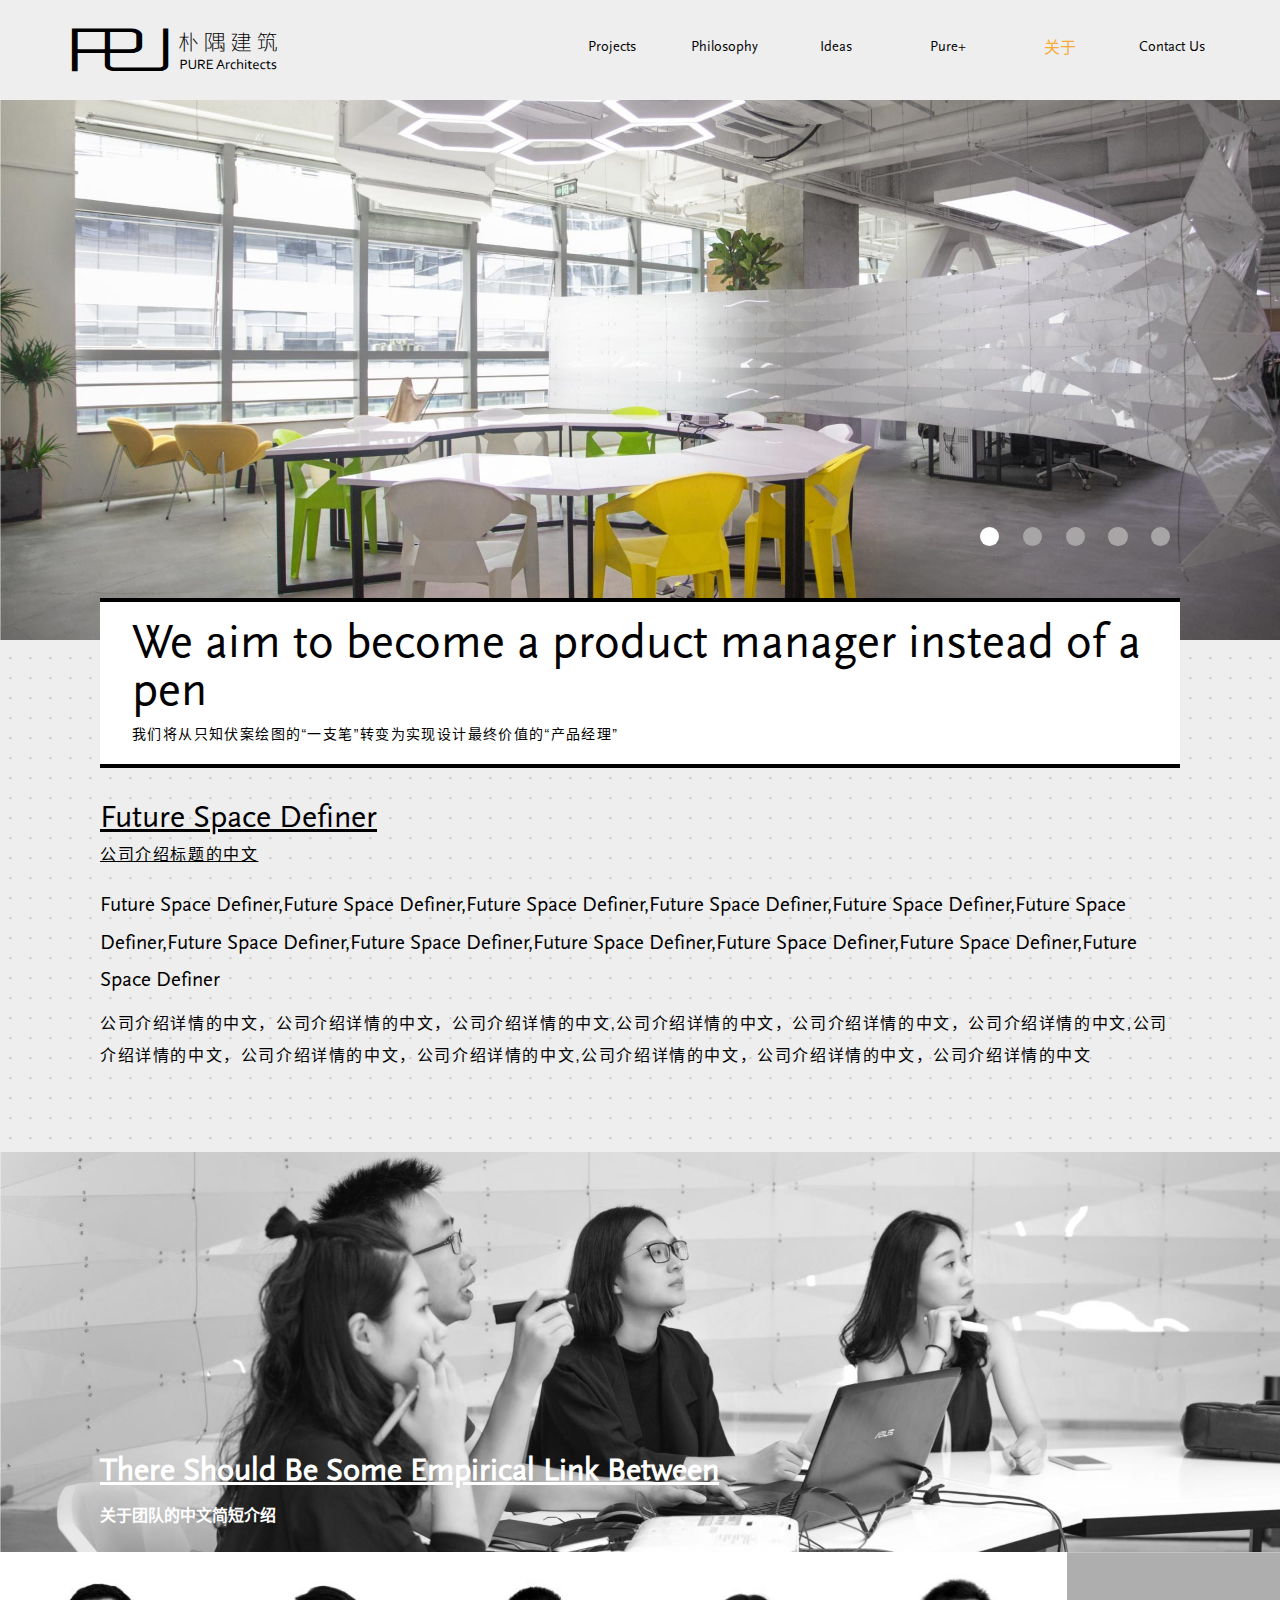
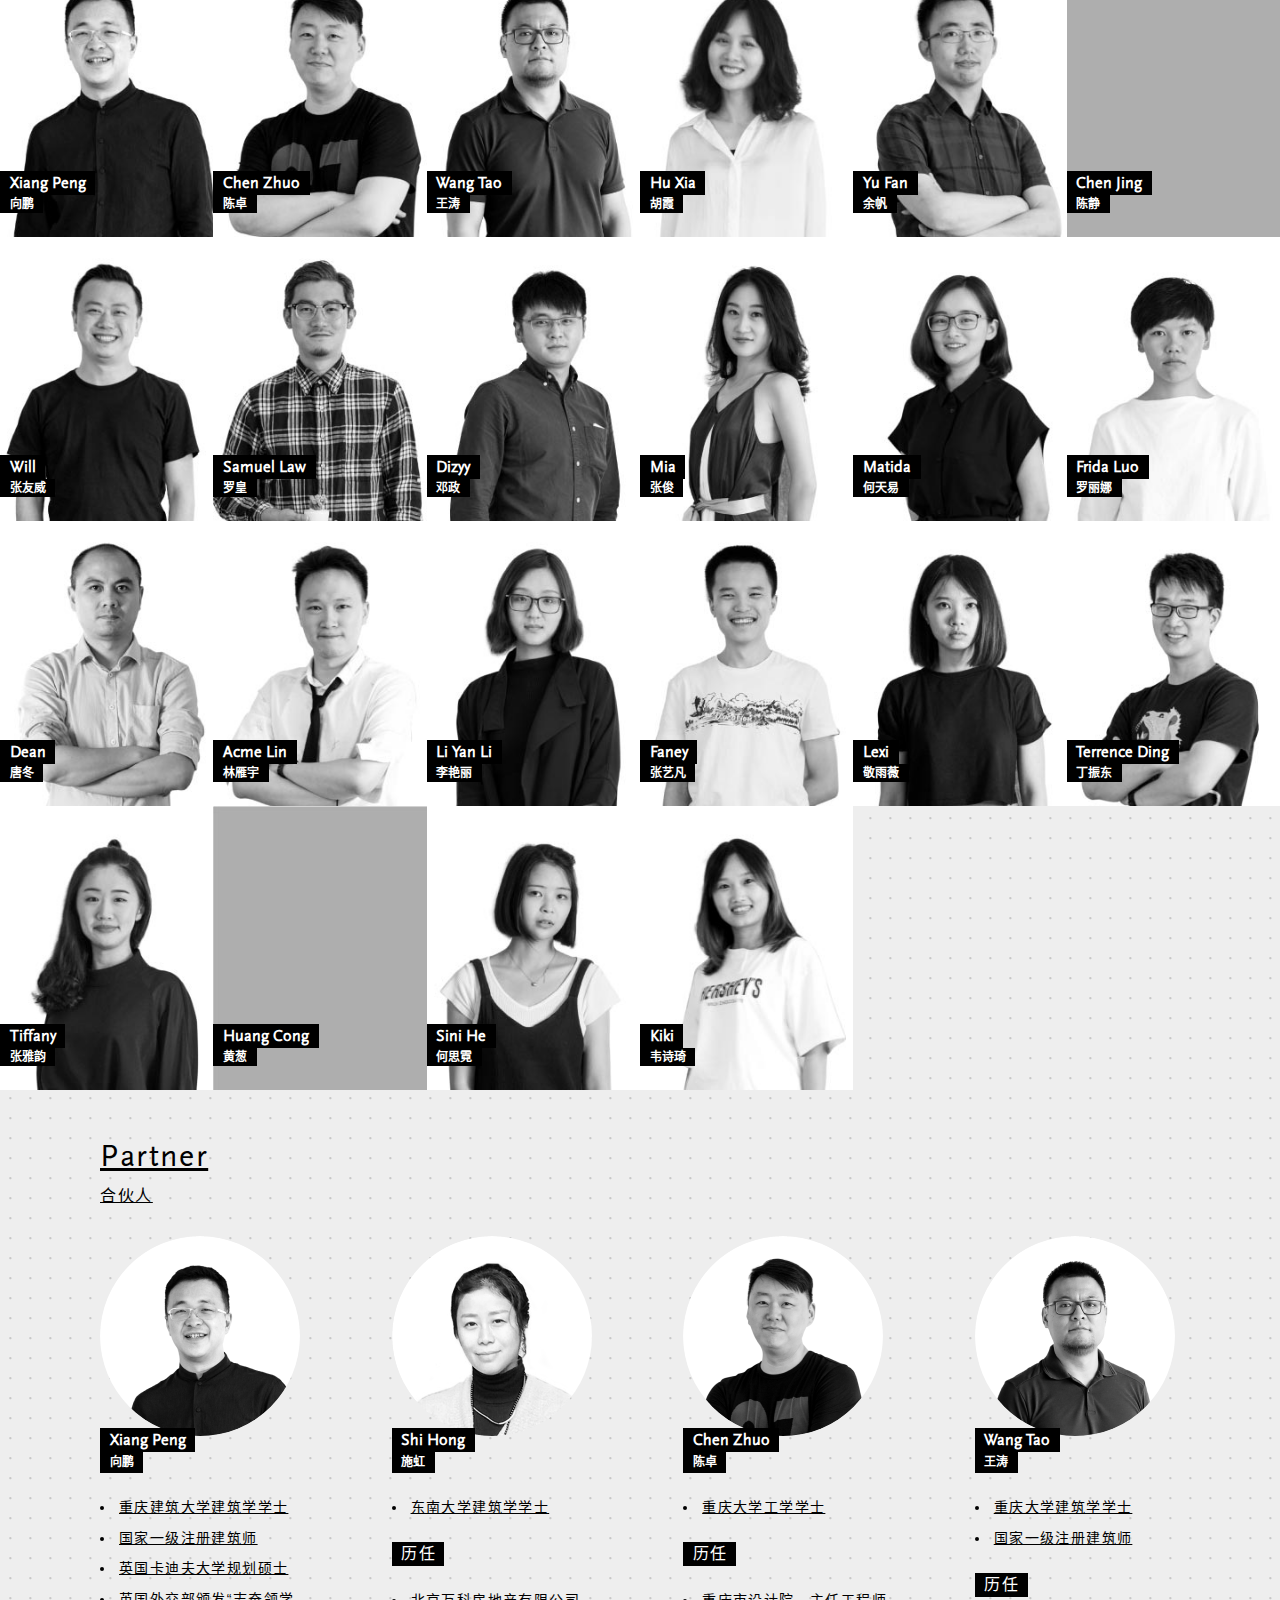
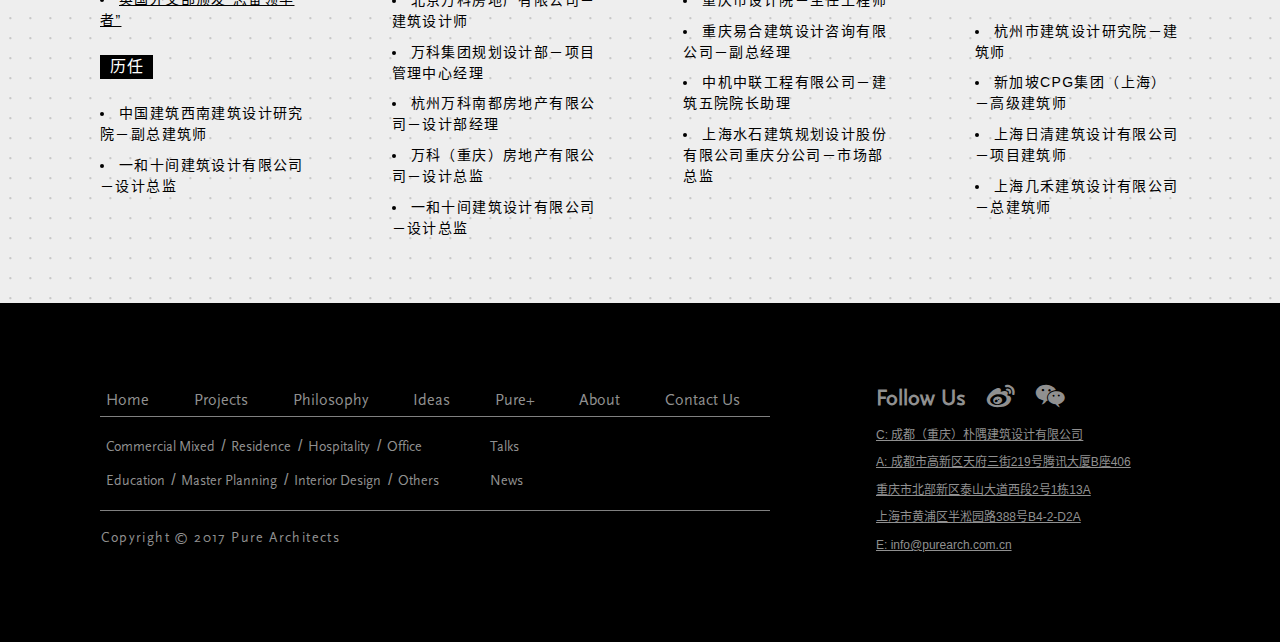
==== commit 14136e44: "改变轮播图切换方式为淡入淡出" ====
--- a/about.html
+++ b/about.html
@@ -126,7 +126,7 @@
             </nav>
         </header>
         <main id="main" role="main">
-            <div id="carousel-example-generic" class="carousel about-carousel slide" data-ride="carousel">
+            <div id="carousel-example-generic" class="carousel slide about-carousel" data-ride="carousel">
                 <ol class="carousel-indicators about-carousel-indicators">
                     <li data-target="#carousel-example-generic" data-slide-to="0" class="active"></li>
                     <li data-target="#carousel-example-generic" data-slide-to="1"></li>
@@ -588,7 +588,8 @@
         </footer>
         <script src="scripts/jquery.min.js"></script>
         <script src="scripts/polyfill.object-fit.min.js"></script>
-        <script src="scripts/carousel.js"></script>
+        <!--<script src="scripts/carousel.js"></script>-->
+        <script src="scripts/bootstrap.min.js"></script>
         <script src="scripts/jquery.dotdotdot.js"></script>
         <script src="scripts/puyu.js"></script>
         <script>
--- a/styles/puyu.css
+++ b/styles/puyu.css
@@ -940,7 +940,7 @@
   display: block;
   background-color: #000;
   color: #fff;
-  line-height: 1.2;
+  line-height: 1.2em;
   margin-bottom: 1rem;
   font-size: 2.25rem;
   font-weight: normal;
@@ -1037,6 +1037,7 @@
     overflow: hidden;
     text-overflow: ellipsis;
     white-space: nowrap;
+    max-height: 2.8em;
   }
   .holiday-mode .content h3 {
     margin-bottom: .6rem;
@@ -1104,7 +1105,7 @@
 }
 @media (min-width: 768px) and (max-width: 991px) {
   .grid {
-    width: 765px;
+    width: 745px;
   }
 }
 @media (max-width: 767px) {
@@ -1203,6 +1204,11 @@
     border: 1px solid #f7ac3b;
     background-color: rgba(255, 255, 255, 0.6);
     color: #f7ac3b;
+  }
+}
+@media (max-width: 767px) {
+  .home-outside .content h2 a {
+    height: auto;
   }
 }
 .home-inside {
@@ -3067,6 +3073,29 @@
   transform: translateX(-50%);
   list-style: none;
   text-align: right;
+  display: block;
+  margin-right: auto;
+  margin-left: auto;
+}
+@media (min-width: 1200px) {
+  .about-carousel-indicators {
+    width: 1080px;
+  }
+}
+@media (min-width: 992px) and (max-width: 1199px) {
+  .about-carousel-indicators {
+    width: 970px;
+  }
+}
+@media (min-width: 768px) and (max-width: 991px) {
+  .about-carousel-indicators {
+    width: 730px;
+  }
+}
+@media (max-width: 767px) {
+  .about-carousel-indicators {
+    width: 87.5%;
+  }
 }
 .about-carousel-indicators li {
   display: inline-block;
@@ -3982,18 +4011,23 @@
   transition: all 0.4s linear 0s;
 }
 .idea-show .idea-side-right .item-outside > figure {
+  position: relative;
   float: left;
   display: block;
   width: 50%;
   height: 100%;
   background-color: #dedede;
-  position: relative;
+  overflow: hidden;
 }
 .idea-show .idea-side-right .item-outside > figure a {
   display: block;
 }
 .idea-show .idea-side-right .item-outside > figure img {
   position: absolute;
+  display: block;
+  max-width: none;
+  width: 480px;
+  height: 480px;
   top: 50%;
   left: 50%;
   transform: translate(-50%, -50%);
@@ -4096,6 +4130,10 @@
   .idea-show {
     height: 50rem;
   }
+  .idea-show .idea-side-right .item-outside > figure img {
+    width: 400px;
+    height: 400px;
+  }
 }
 @media (min-width: 992px) and (max-width: 1199px) {
   .idea-show {
@@ -4126,6 +4164,10 @@
     bottom: 2rem;
     left: 2rem;
   }
+  .idea-show .idea-side-right .item-outside > figure img {
+    width: 300px;
+    height: 300px;
+  }
   .idea-show .idea-side-right .item-inside .content {
     padding: 2rem;
   }
@@ -4166,6 +4208,10 @@
   .idea-show .idea-side-right .item-outside .content a {
     bottom: 1.5rem;
     left: 1.5rem;
+  }
+  .idea-show .idea-side-right .item-outside > figure img {
+    width: 248px;
+    height: 248px;
   }
   .idea-show .idea-side-right .item-inside .content {
     padding: 1.5rem;
@@ -4237,11 +4283,21 @@
     bottom: auto;
     left: auto;
   }
-  .idea-show .idea-side-right .item-outside img {
+  .idea-show .idea-side-right .item-outside > figure {
+    position: static;
+    width: auto;
+    max-width: 100%;
+    float: none;
+  }
+  .idea-show .idea-side-right .item-outside > figure img {
+    position: static;
     float: none;
     width: auto;
     max-width: 100%;
     height: auto;
+    top: auto;
+    left: auto;
+    transform: translate(0);
   }
   .idea-show .idea-side-right .item-inside {
     width: auto;
@@ -6148,7 +6204,7 @@
 }
 @media (min-width: 1600px) {
   .project-carousel-indicators li {
-    margin-bottom: 1.6rem;
+    margin-bottom: 1.4rem;
   }
 }
 @media (min-width: 1200px) and (max-width: 1599px) {
@@ -6232,9 +6288,9 @@
     width: 100%;
     float: none;
   }
-  .project-carousel-inner > .item > img,
-  .project-carousel-inner > .item > a > img {
-    object-fit: none;
+  .project-carousel-inner > .item img,
+  .project-carousel-inner > .item a img {
+    object-fit: fill;
     display: block;
     max-width: 100%;
     width: auto;
@@ -6258,17 +6314,9 @@
     line-height: 1.3em;
   }
 
-  /*.project-carousel-indicators {
-    text-align: center;
-  }*/
   .project-carousel-indicators li {
     display: inline-block;
     text-align: center;
-    /*&.active {
-      p {
-        display: block;
-      }
-    }*/
   }
   .project-carousel-indicators li span {
     width: 1.5rem;
@@ -6278,7 +6326,11 @@
     margin-right: 2rem;
   }
   .project-carousel-indicators li p {
+    width: 100%;
     display: none;
+  }
+  .project-carousel-indicators li.active p {
+    display: block;
   }
 }
 /*文章部分*/
@@ -6485,12 +6537,12 @@
 }
 @media (min-width: 992px) and (max-width: 1199px) {
   .new-projects-list {
-    width: 61.8375rem;
+    width: 65.4rem;
   }
 }
 @media (min-width: 768px) and (max-width: 991px) {
   .new-projects-list {
-    width: 47.8125rem;
+    width: 52.65rem;
   }
 }
 @media (max-width: 767px) {
@@ -6766,7 +6818,8 @@
     margin-bottom: .5em;
   }
   .talk-details-banner .video,
-  .talk-details-banner img {
+  .talk-details-banner img,
+  .talk-details-banner #videodiv {
     display: block;
     max-width: 100%;
     width: auto;
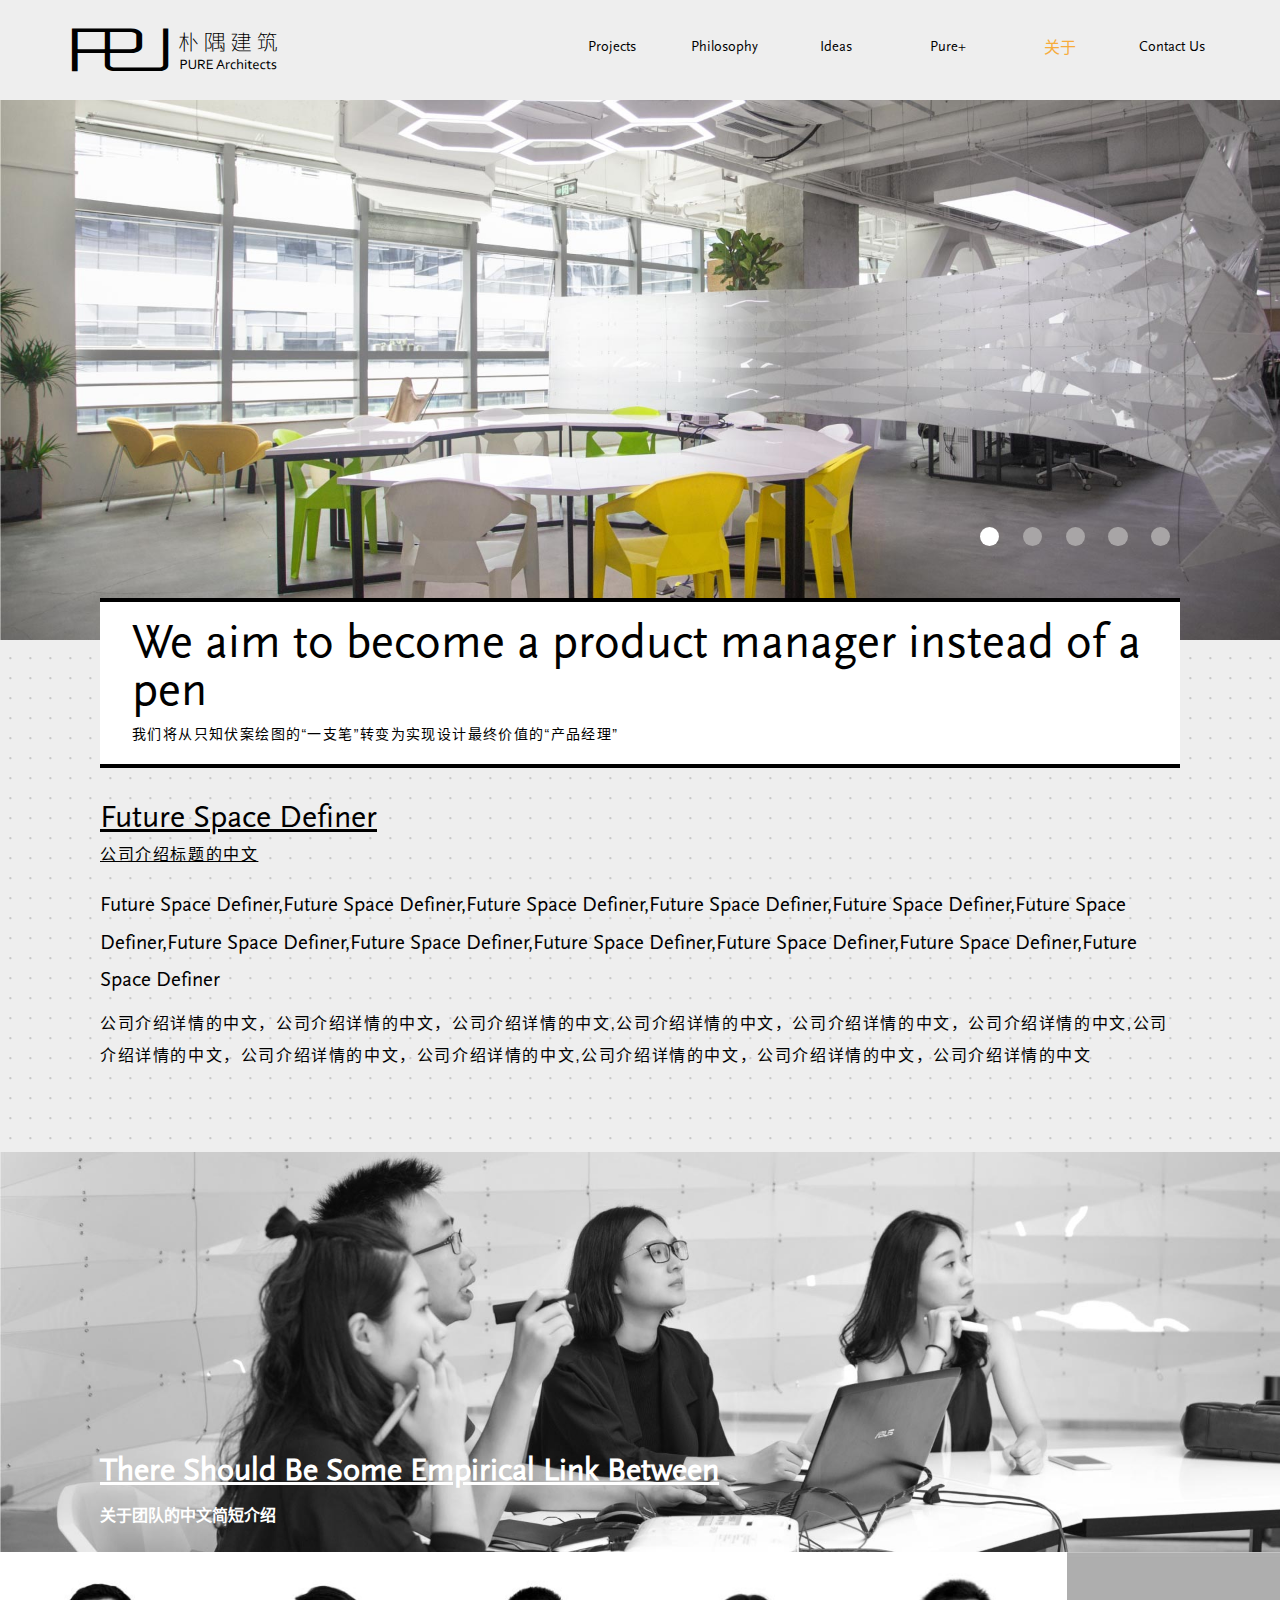
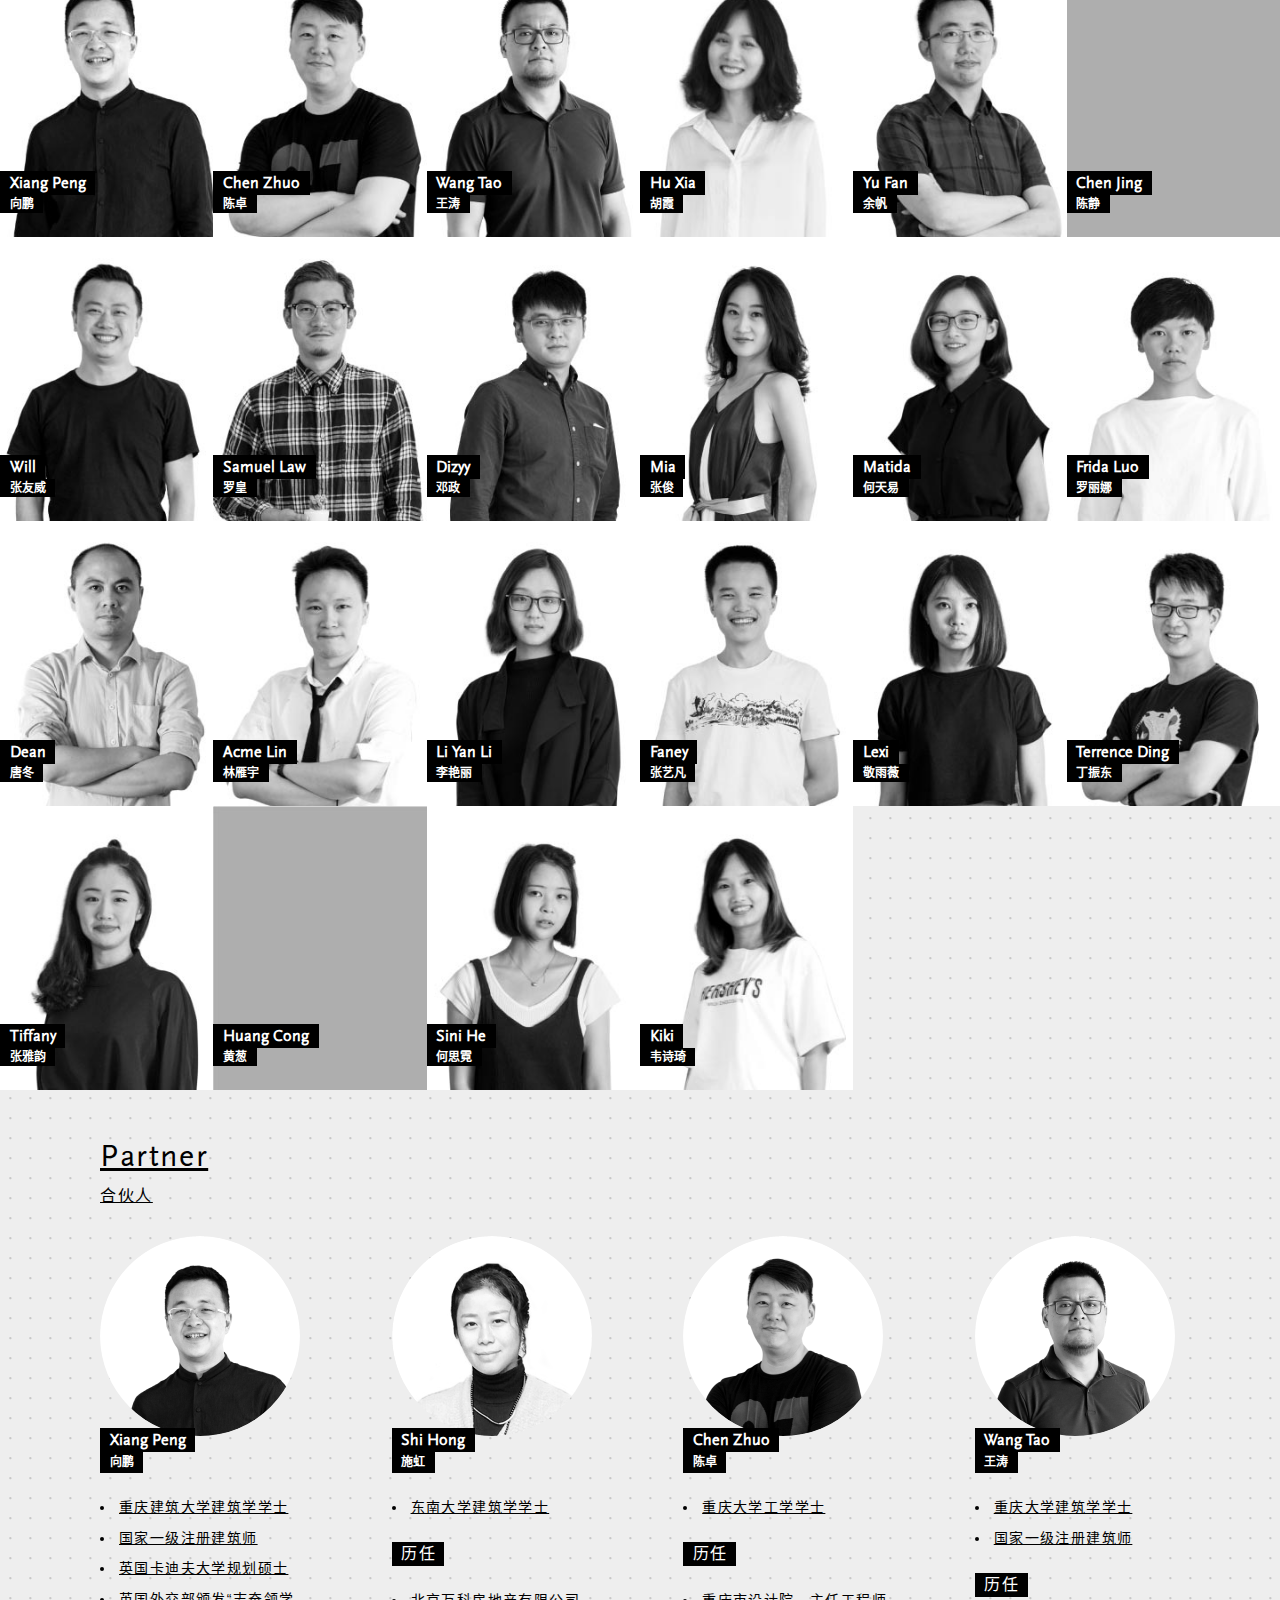
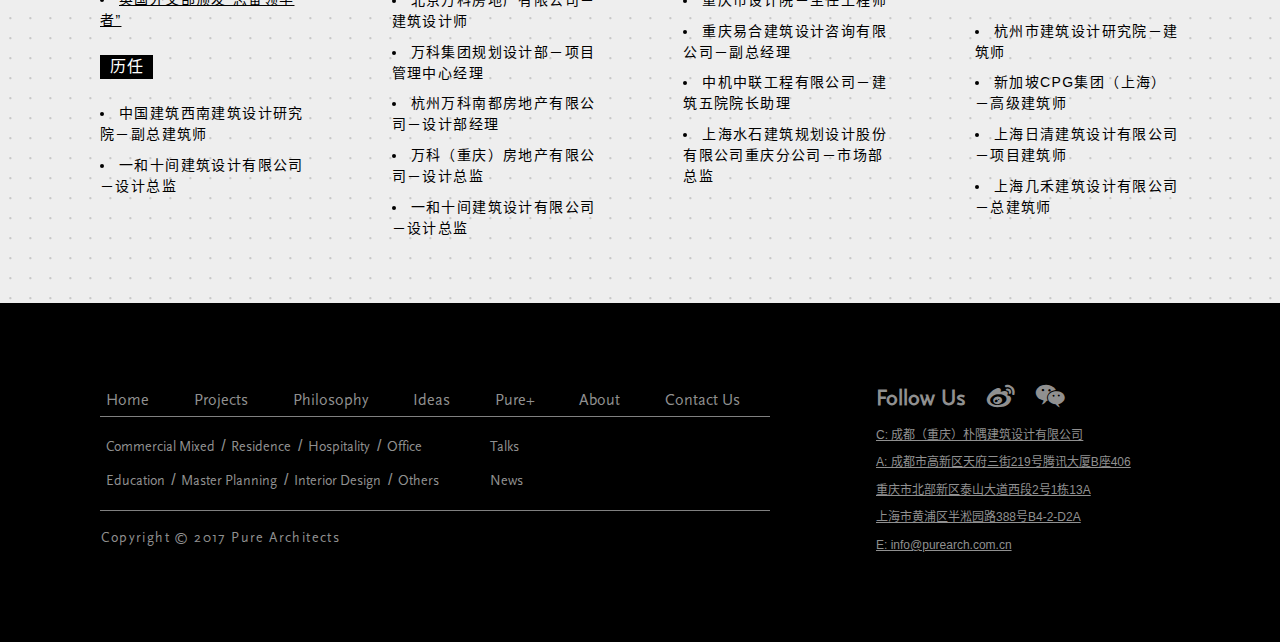
==== commit 01f7a8e5: "更改轮播图文本在手机端的展示效果" ====
--- a/about.html
+++ b/about.html
@@ -136,19 +136,19 @@
                 </ol>
                 <div class="carousel-inner about-carousel-inner" role="listbox">
                     <div class="item active">
-                        <img src="images/gylunbo1.jpg" alt="关于我们轮播图1" class="object-fit">
+                        <img src="images/gylunbo1.jpg" alt="关于我们轮播图1">
                     </div>
                     <div class="item">
-                        <img src="images/gylunbo2.jpg" alt="关于我们轮播图2" class="object-fit">
+                        <img src="images/gylunbo2.jpg" alt="关于我们轮播图2">
                     </div>
                     <div class="item">
-                        <img src="images/gylunbo3.jpg" alt="关于我们轮播图3" class="object-fit">
+                        <img src="images/gylunbo3.jpg" alt="关于我们轮播图3">
                     </div>
                     <div class="item">
-                        <img src="images/gylunbo4.jpg" alt="关于我们轮播图4" class="object-fit">
+                        <img src="images/gylunbo4.jpg" alt="关于我们轮播图4">
                     </div>
                     <div class="item">
-                        <img src="images/gylunbo5.jpg" alt="关于我们轮播图5" class="object-fit">
+                        <img src="images/gylunbo5.jpg" alt="关于我们轮播图5">
                     </div>
                 </div>
                 <h1 class="about-heading">
--- a/styles/puyu.css
+++ b/styles/puyu.css
@@ -1142,6 +1142,10 @@
   font-size: 0;
   transition: all 0.6s linear 0s;
 }
+.home-outside .content h3 a {
+  display: block;
+  font-size: 0;
+}
 .home-outside .content h3 span {
   display: inline-block;
   color: #000;
@@ -1179,7 +1183,7 @@
   transition: all 0.6s linear 0s;
 }
 .home-outside .content .label .details {
-  border: 1px solid #000;
+  border: 1px solid;
   background-color: rgba(255, 255, 255, 0.6);
   color: #000;
   transition: all 0.6s linear 0s;
@@ -1190,18 +1194,18 @@
     border-top-color: #f7ac3b;
   }
   .home-outside .content:hover h2 a {
+    display: block;
     color: #f7ac3b;
-    height: auto;
   }
   .home-outside .content:hover h3 span {
     color: #f7ac3b;
   }
   .home-outside .content:hover .label .classify {
-    border: 1px solid #f7ac3b;
+    border-color: #f7ac3b;
     background-color: #f7ac3b;
   }
   .home-outside .content:hover .label .details {
-    border: 1px solid #f7ac3b;
+    border-color: #f7ac3b;
     background-color: rgba(255, 255, 255, 0.6);
     color: #f7ac3b;
   }
@@ -2977,6 +2981,7 @@
   -webkit-transition: .6s ease-in-out left;
   -o-transition: .6s ease-in-out left;
   transition: .6s ease-in-out left;
+  overflow: hidden;
 }
 .about-carousel-inner > .item > img,
 .about-carousel-inner > .item > a > img {
@@ -3009,6 +3014,7 @@
     backface-visibility: hidden;
     -webkit-perspective: 1000px;
     perspective: 1000px;
+    overflow: hidden;
   }
   .about-carousel-inner > .item.next, .about-carousel-inner > .item.active.right {
     left: 0;
@@ -3316,7 +3322,7 @@
   .team img {
     display: block;
     max-width: 100%;
-    height: 16.8rem;
+    height: 18.4375rem;
     overflow: hidden;
     object-fit: cover;
   }
@@ -4637,7 +4643,7 @@
   font-size: .875rem;
   line-height: 2;
   letter-spacing: .1em;
-  padding: 2rem 0 1rem 2rem;
+  padding: 2rem 0 0 2rem;
 }
 
 @media (min-width: 1200px) and (max-width: 1599px) {
@@ -4681,6 +4687,7 @@
     width: 100%;
     position: static;
     bottom: auto;
+    left: 0;
     transform: translateX(0);
     padding: 1rem .8rem .8rem 0;
   }
@@ -5088,7 +5095,7 @@
   .project-banner img {
     display: block;
     max-width: 100%;
-    height: 14.625rem;
+    height: 18.4375rem;
     object-fit: cover;
     overflow: hidden;
   }
@@ -5881,7 +5888,7 @@
   background-color: #000;
   color: #fff;
   padding-right: 1rem;
-  padding-left: 1rem;
+  padding-left: 2rem;
   margin-bottom: 1em;
   text-transform: capitalize;
 }
@@ -5895,7 +5902,7 @@
   background-color: #000;
   color: #fff;
   padding-right: 1rem;
-  padding-left: 1rem;
+  padding-left: 2rem;
   line-height: 2;
   letter-spacing: .1em;
 }
@@ -5905,14 +5912,14 @@
   line-height: 2;
   letter-spacing: .1em;
   padding-right: 1rem;
-  padding-left: 1rem;
+  padding-left: 2rem;
   background-color: #000;
   color: #fff;
 }
 .project-intro .intro .content .sidebar-left .customer-info {
   color: #000;
-  margin-top: 1rem;
-  padding-left: 1rem;
+  margin-top: 2rem;
+  padding-left: 2rem;
 }
 .project-intro .intro .content .sidebar-left .customer-info span {
   display: block;
@@ -5920,6 +5927,9 @@
   line-height: 1.5;
   margin-bottom: .5em;
   letter-spacing: .1em;
+}
+.project-intro .intro .content .sidebar-left .customer-info span:last-of-type {
+  margin-bottom: 0;
 }
 .project-intro .intro .content .sidebar-right {
   float: right;
@@ -6276,6 +6286,14 @@
     max-height: 4em;
   }
 }
+@media (min-width: 768px) {
+  .project-carousel-indicators-min767 li p {
+    display: inline-block;
+  }
+  .project-carousel-indicators-min767 .carousel-caption {
+    display: none;
+  }
+}
 @media (max-width: 767px) {
   .project-carousel {
     position: static;
@@ -6328,9 +6346,11 @@
   .project-carousel-indicators li p {
     width: 100%;
     display: none;
+    height: auto;
+    max-height: none;
   }
   .project-carousel-indicators li.active p {
-    display: block;
+    display: inline-block;
   }
 }
 /*文章部分*/
